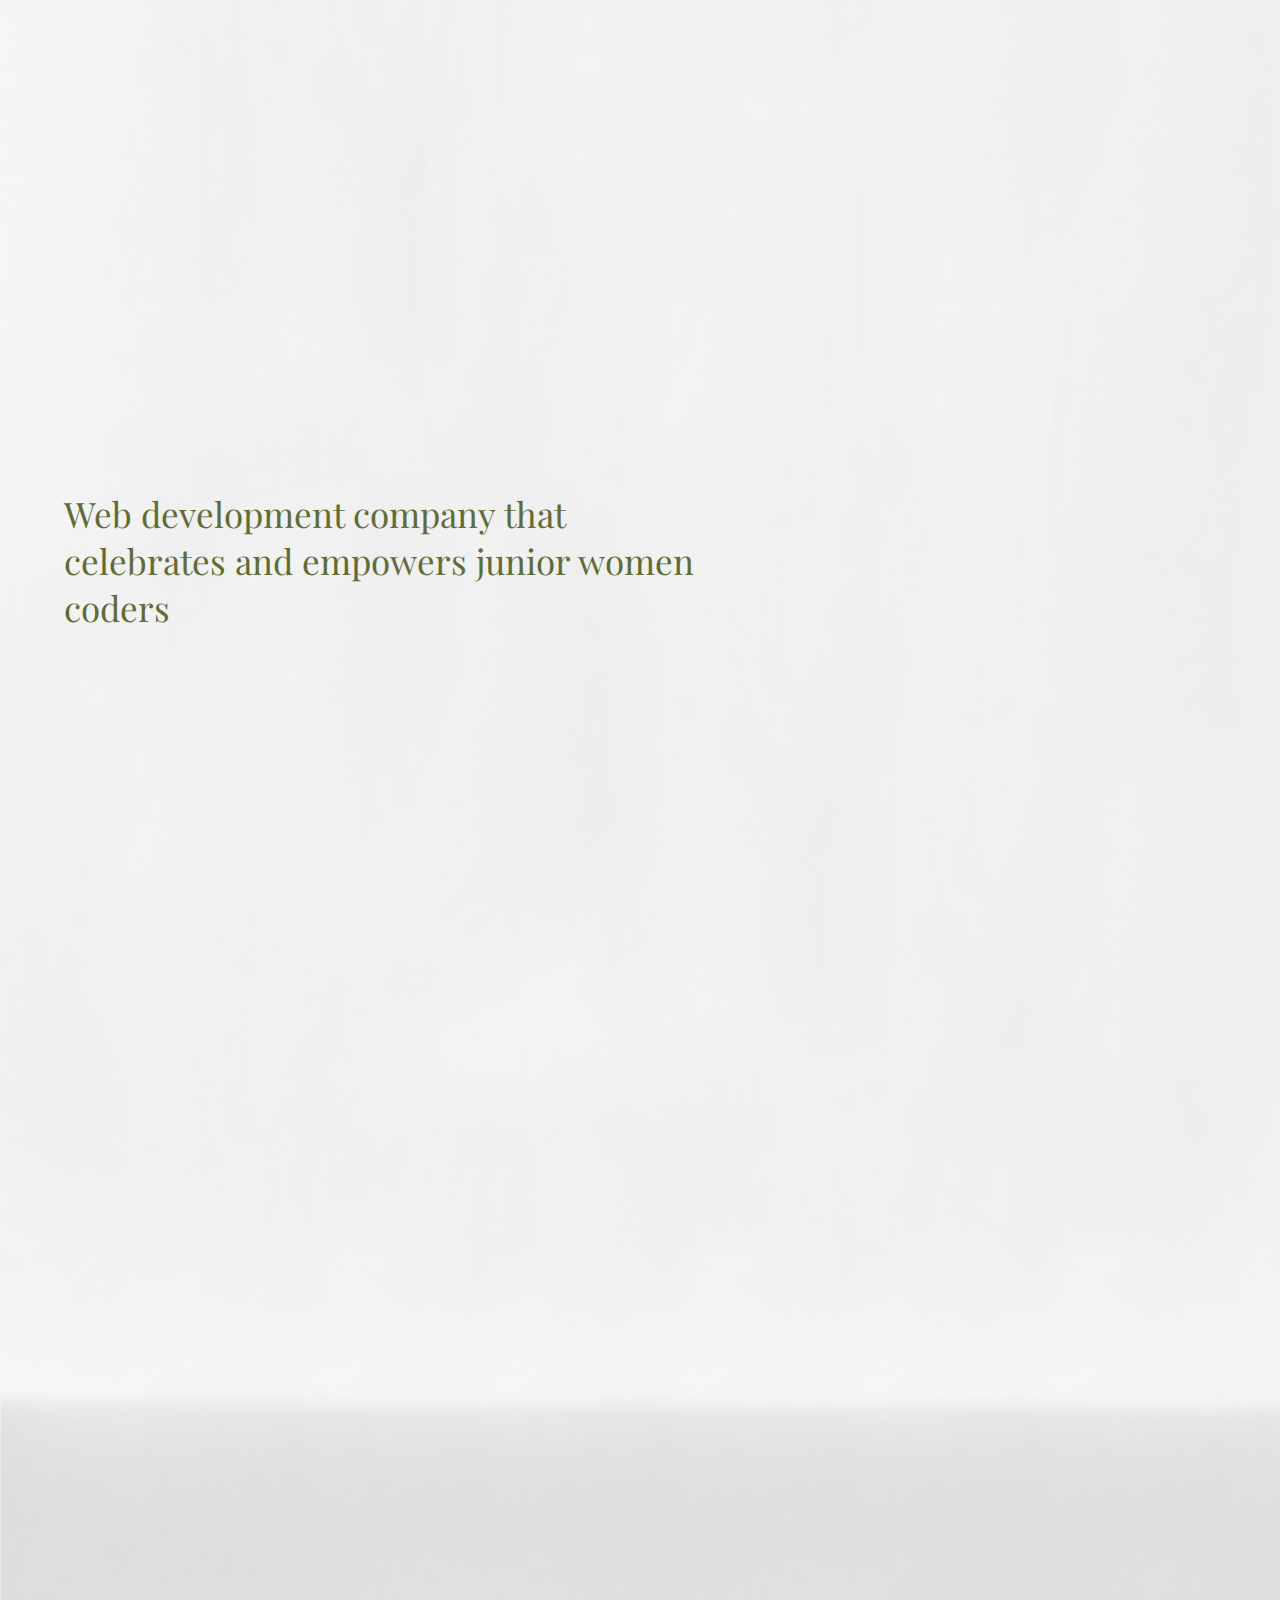
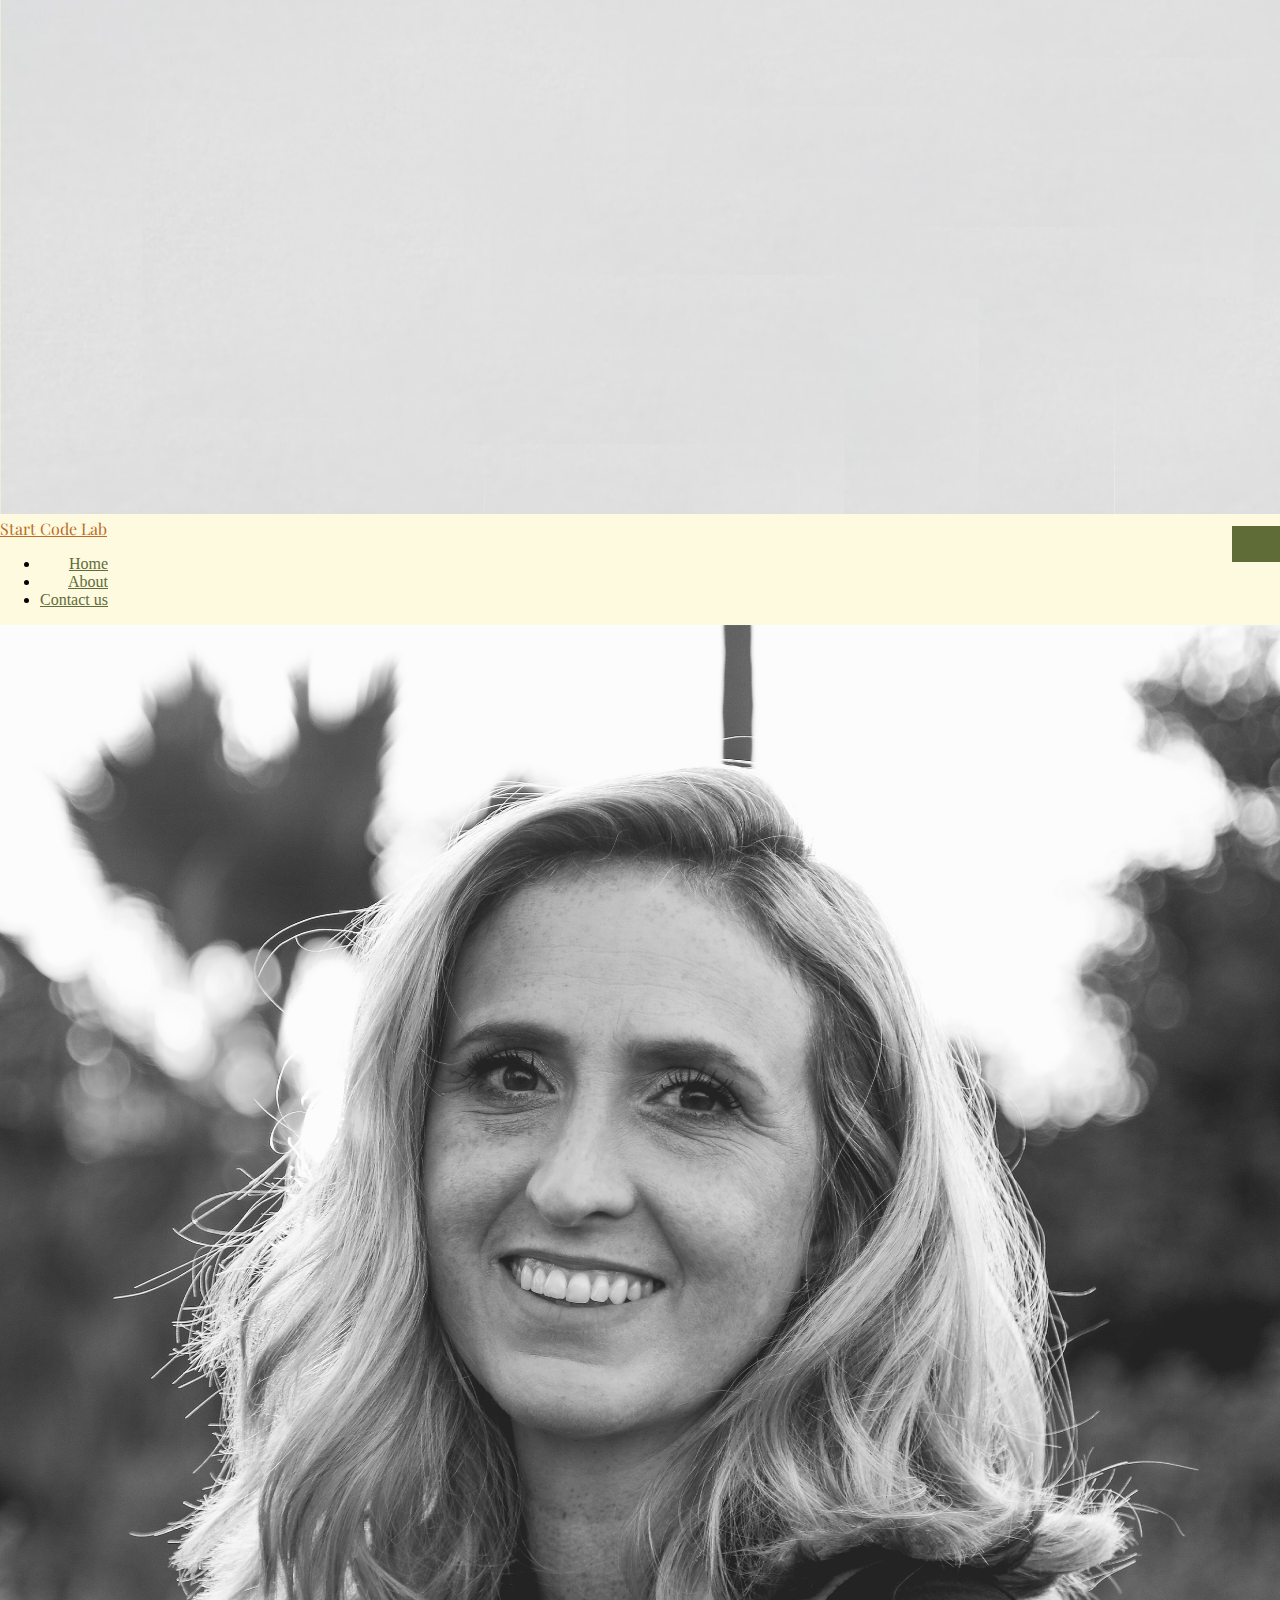
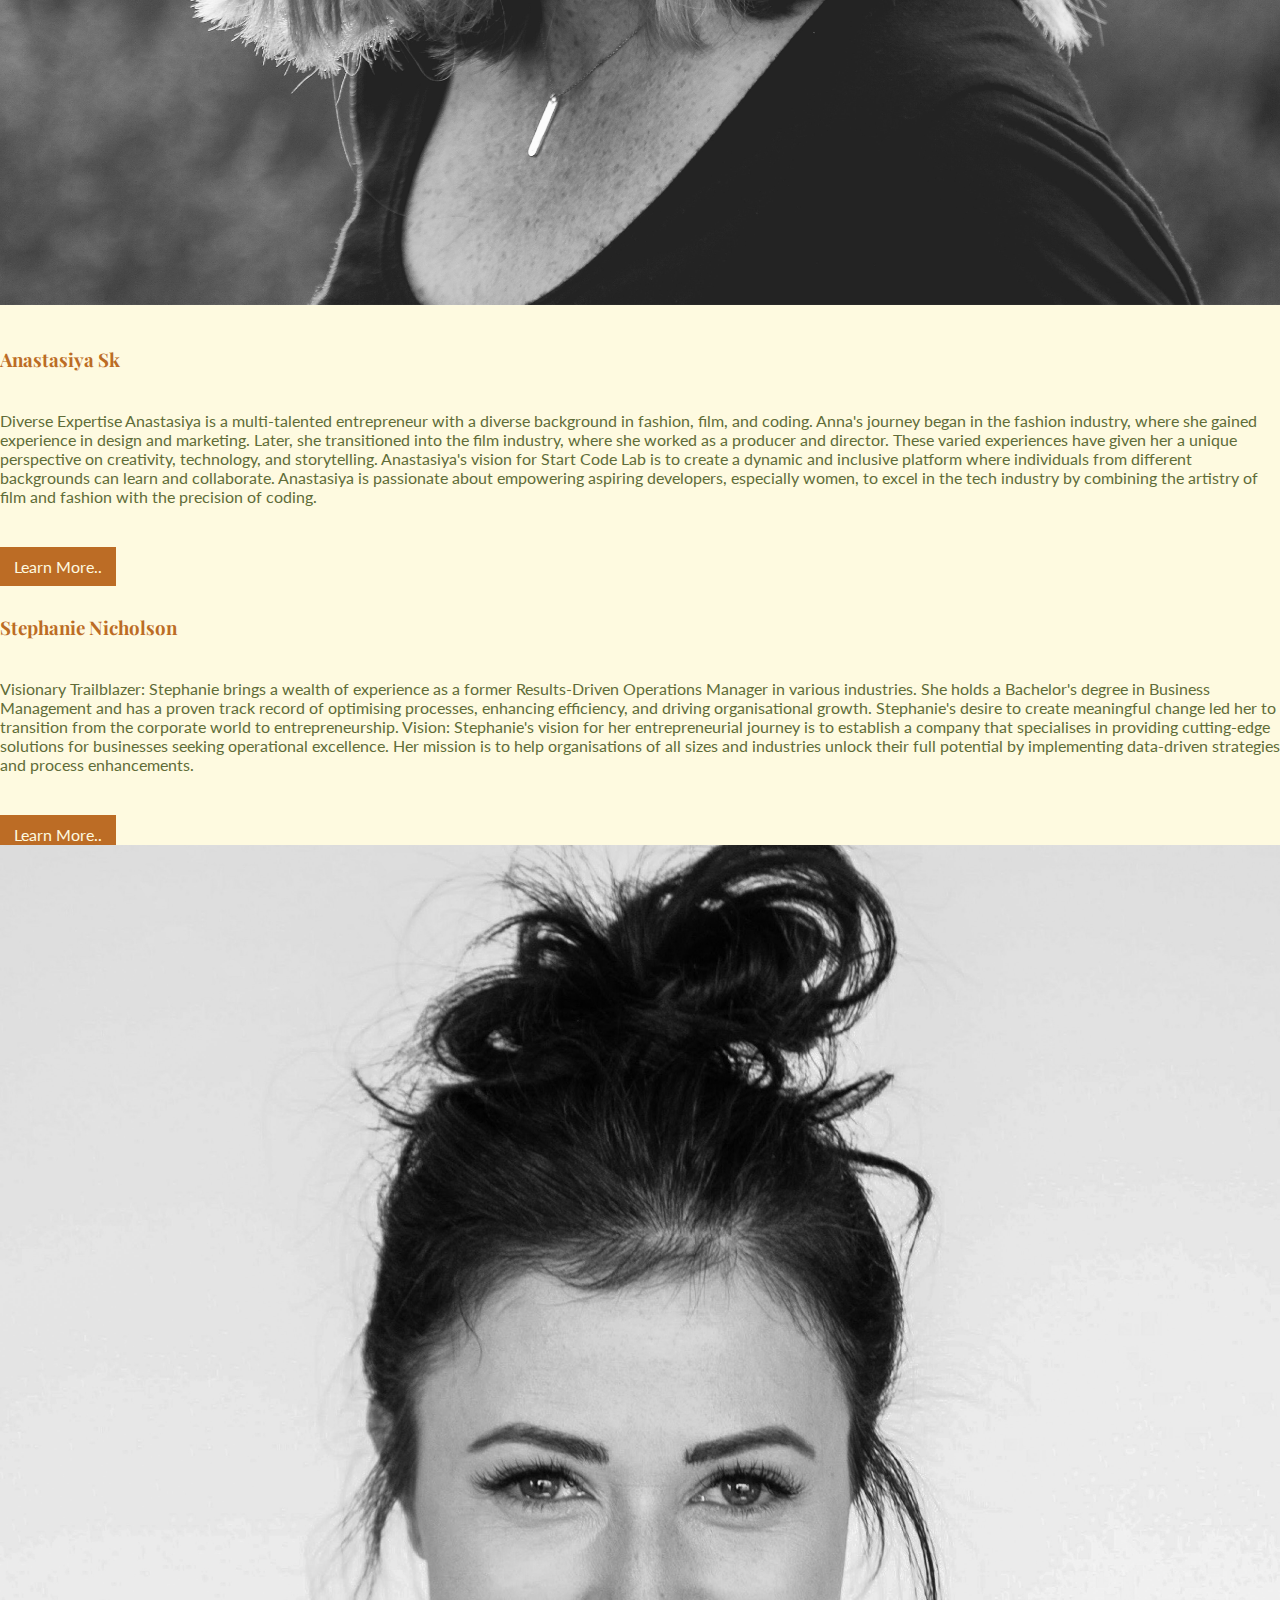
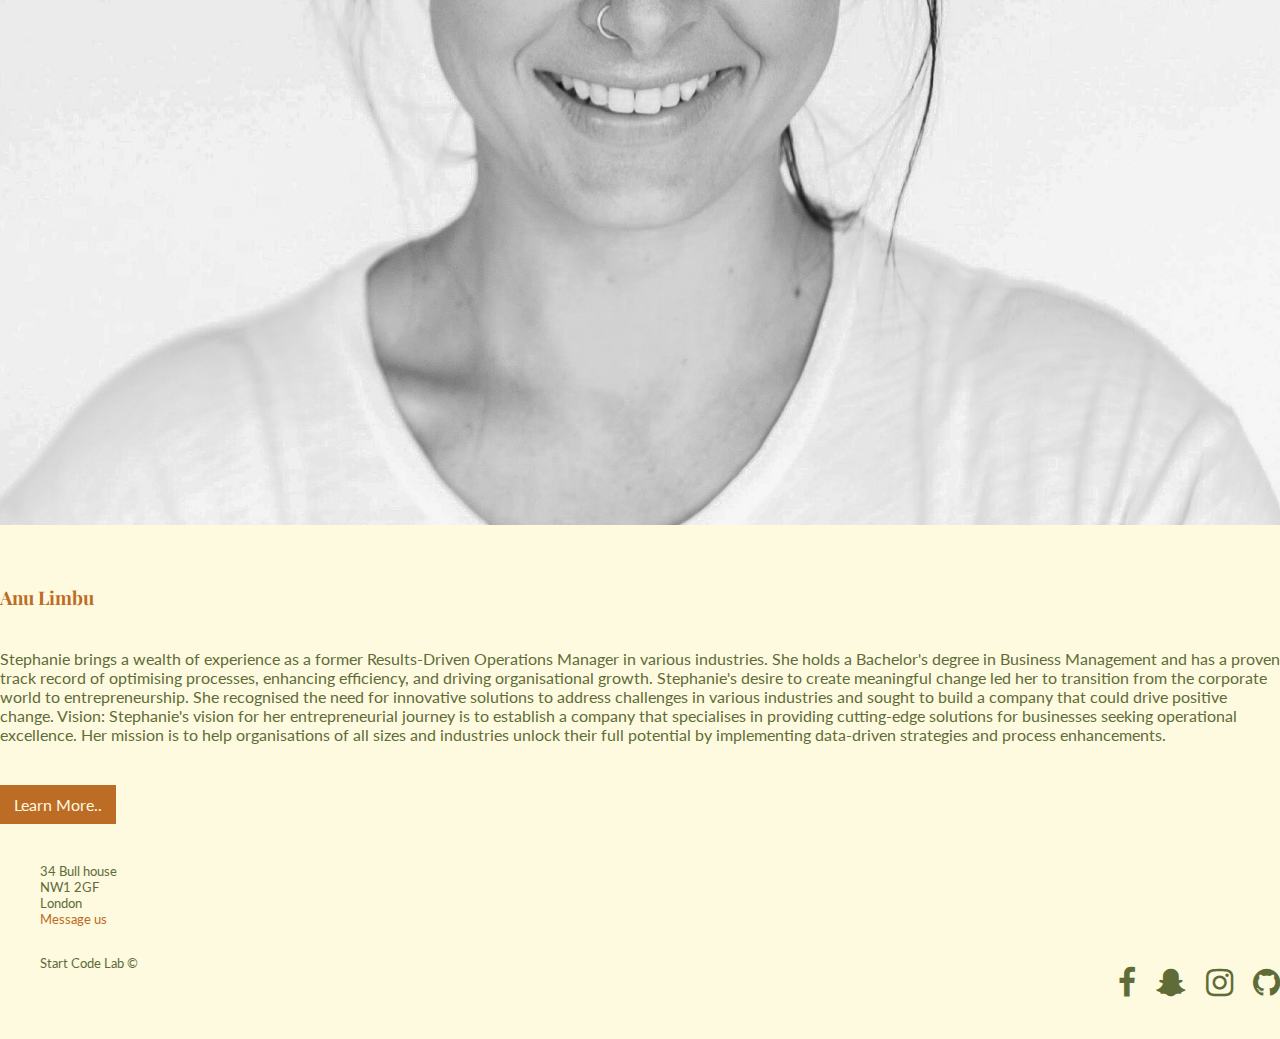
==== about.html @ 639496e7 "improvements to about us" ====
<!DOCTYPE html>
<html lang="en">

<head>
    <meta charset="UTF-8">
    <meta http-equiv="X-UA-Compatible" content="IE=edge">
    <meta name="viewport" content="width=device-width, initial-scale=1.0">

    <!-- Bootstrap-->
    <link href="https://cdn.jsdelivr.net/npm/bootstrap@5.3.2/dist/css/bootstrap.min.css" rel="stylesheet"
        integrity="sha384-T3c6CoIi6uLrA9TneNEoa7RxnatzjcDSCmG1MXxSR1GAsXEV/Dwwykc2MPK8M2HN" crossorigin="anonymous">
    <script src="https://cdn.jsdelivr.net/npm/bootstrap@5.3.2/dist/js/bootstrap.bundle.min.js"
        integrity="sha384-C6RzsynM9kWDrMNeT87bh95OGNyZPhcTNXj1NW7RuBCsyN/o0jlpcV8Qyq46cDfL"
        crossorigin="anonymous"></script>

    <!-- CSS stylesheet-->
    <link rel="stylesheet" href="style.css">

    <!-- Font awesome social icons for the footer -->
    <link rel="stylesheet" href="https://cdnjs.cloudflare.com/ajax/libs/font-awesome/4.7.0/css/font-awesome.min.css">

    <!-- Our custom Fonts Fonts (Playfair Display Bold 700 and Lato Regular 400) -->
    <link rel="preconnect" href="https://fonts.googleapis.com">
    <link rel="preconnect" href="https://fonts.gstatic.com" crossorigin>
    <link href="https://fonts.googleapis.com/css2?family=Playfair+Display:wght@700&display=swap" rel="stylesheet">
    <link rel="preconnect" href="https://fonts.googleapis.com">
    <link rel="preconnect" href="https://fonts.gstatic.com" crossorigin>
    <link href="https://fonts.googleapis.com/css2?family=Lato&display=swap" rel="stylesheet">

    <title> Start Code Lab - testing</title>
</head>

<body>

    <header class="d-flex flex-column-reverse">
        <!-- Banner image working with text -->
        <div class="box">
            <img src="./images/Cover-About.png" class="img img-fluid" alt="green leave in vase">
            <div class="">
                <p class="img-title2"> Web development company that celebrates and empowers junior women
                    coders
                </p>
            </div>
        </div>

        <nav class="navbar navbar-expand-lg">
            <div class="container-fluid">
                <a class="navbar-brand" href="index.html"> Start Code Lab </a>
                <button class="navbar-toggler" type="button" data-bs-toggle="collapse"
                    data-bs-target="#collapsibleNavbar">
                    <span class="navbar-toggler-icon"></span>
                </button>

                <div class="collapse navbar-collapse justify-content-end" id="collapsibleNavbar">
                    <ul class="nav">
                        <li class="nav-item">
                            <a class="nav-link active" area-current="page" href="index.html"> Home </a>
                        </li>
                        <li class="nav-item">
                            <a class="nav-link" href="about.html"> About </a>
                        </li>
                        <li class="nav-item">
                            <a class="nav-link" href="contact.html"> Contact us </a>
                        </li>
                    </ul>
                </div>
            </div>
        </nav>
    </header>

    <main>
        <section class="bios">

            <div class="containeraboutus text-center">
                <div class="row">
                    <div class="col-sm">
                        <img class="profile1" src="./images/Founder2.png" width="100%" alt="">
                    </div>
                    <div class="col-sm align-self-center">
                        <h3>Anastasiya Sk</h3>
                        <p>Diverse Expertise

                            Anastasiya is a multi-talented entrepreneur with a diverse background in fashion, film, and
                            coding. Anna's journey began
                            in the fashion industry, where she gained experience in design and marketing. Later, she
                            transitioned into the film
                            industry, where she worked as a producer and director. These varied experiences have given
                            her a unique perspective on
                            creativity, technology, and storytelling.

                            Anastasiya's vision for Start Code Lab is to create a dynamic and inclusive platform where
                            individuals from different
                            backgrounds can learn and collaborate. Anastasiya is passionate about empowering aspiring
                            developers, especially women,
                            to excel in the tech industry by combining the artistry of film and fashion with the
                            precision of coding.

                        </p>
                        <button2>Learn More..</button2>

                    </div>
                </div>
                <div class="row">
                    <div class="col-sm order-md-1 align-self-center">
                        <h3>Stephanie Nicholson </h3>
                        <p>
                            Visionary Trailblazer: Stephanie brings a wealth of experience as a former Results-Driven
                            Operations Manager in various industries. She holds a Bachelor's degree in Business
                            Management and has a proven track record of optimising
                            processes, enhancing efficiency, and driving organisational growth.

                            Stephanie's desire to create meaningful change led her to transition from the corporate
                            world to entrepreneurship.

                            Vision: Stephanie's vision for her entrepreneurial journey is to establish a company that
                            specialises in providing
                            cutting-edge solutions for businesses seeking operational excellence. Her mission is to help
                            organisations of all sizes
                            and industries unlock their full potential by implementing data-driven strategies and
                            process enhancements.

                        </p>
                        <button2>Learn More..</button2>
                    </div>
                    <div class="col-sm order-md-1">

                        <img class="profile1" src="./images/Founder1.png" width="100%" alt="">
                    </div>
                </div>
                <div class="row">
                    <div class="col-sm">
                        <img class="profile1" src="./images/Founder3.png" width="100%" alt="">
                    </div>
                    <div class="col-sm align-self-center">
                        <h3>Anu Limbu </h3>
                        <p>Stephanie brings a wealth of experience as a former Results-Driven Operations Manager in
                            various industries. She holds a
                            Bachelor's degree in Business Management and has a proven track record of optimising
                            processes, enhancing efficiency,
                            and driving organisational growth.

                            Stephanie's desire to create meaningful change led her to transition from the corporate
                            world to entrepreneurship. She
                            recognised the need for innovative solutions to address challenges in various industries and
                            sought to build a company
                            that could drive positive change.

                            Vision: Stephanie's vision for her entrepreneurial journey is to establish a company that
                            specialises in providing
                            cutting-edge solutions for businesses seeking operational excellence. Her mission is to help
                            organisations of all sizes
                            and industries unlock their full potential by implementing data-driven strategies and
                            process enhancements.

                        </p>
                        <button2>Learn More..</button2>
                    </div>
                </div>

            </div>

        </section>
    </main>

    <footer class="footer d-inline-flex justify-content-between">
        <div class="address">
            <p> 34 Bull house <br> NW1 2GF <br> London <br>
                <a href="contact.html" class="link"> Message us </a>
            </p>
        </div>

        <div class="social-icons">
            <ul class="footer-social">
                <li class="flex-center"> <a href="#" class="fa fa-facebook fa-2x"></a></li>
                <li class="flex-center"> <a href="#" class="fa fa-snapchat-ghost fa-2x"></a></li>
                <li class="flex-center"> <a href="#" class="fa fa-instagram fa-2x"></a></li>
                <li class="flex-center"> <a href="#" class="fa fa-github fa-2x"></a> </li>
            </ul>
        </div>
        <p class="copyright"> Start Code Lab &copy </p>
    </footer>


</body>
---- style.css ----
body {}

/* background colour working only with  !important */
.bg-body {
        background-color: #FEFAE0 !important;


}

h1,
h2,
h3,
h4,
h5,
h6 {
        font-family: 'Playfair Display', serif !important;
        color: #BC6C25;
        margin-top: 3%;
        margin-bottom: 3%;

}

p {
        font-family: 'Lato', sans-serif !important;
        color: #606C38;
        margin-top: 3%;
        margin-bottom: 4%;

}

/* HEADER  */
/* Navigation hover isn't done yet  */

.box {
        position: relative;
}

/*  margin-top set to -%; so Nav bar would sit on the image properly */
a.navbar-brand {
        color: #BC6C25;
        font-family: 'Playfair Display', serif;
}


.img-fluid {
        margin-top: -15%
}

.img-title {
        position: absolute;
        font-family: 'Playfair Display', serif !important;
        color: #606C38 !important;
        font-size: 35px !important;
        text-align: center;
        left: 45%;
        right: 5%;
        top: 28%;
        /* letter-spacing: 3px; */
}

.img-title2 {
        position: absolute;
        font-family: 'Playfair Display', serif !important;
        color: #606C38 !important;
        font-size: 35px !important;
        text-align: left;
        left: 5%;
        right: 45%;
        top: 20%;
        /* letter-spacing: 3px; */
}





/* Hero img text Responsive for the mobile  */
@media screen and (max-width: 480px) {
        .img-title {
                font-size: 15px !important;
        }
}

@media screen and (max-width: 280px) {
        .img-title {
                font-size: 15px !important;
                left: 45%;
                right: 5%;
                top: 10%;
        }
}

.nav-link {
        color: #606C38 !important;
}

/* right align nav bar items */
.navbar-collapse {
        display: flex;
        text-align: right !important;
}

/* SERVICES */

.service-img {
        margin-top: 2%;
        margin-bottom: 2%;
}

div.container {
        margin-top: 3%;

}

/* TESTIMONIALS */

.testimonials {
        background-color: #606C38;
        margin-top: 2%;
        margin-bottom: 2%;
        padding-top: 2%;
        padding-bottom: 2%;
}

.carousel-item {
        margin-bottom: 3%;
}

/* find another solutions to have  text colour aplies in one section */
.testimonials p {
        color: #FEFAE0;
}

.testimonials h1 {
        color: #FEFAE0;
}

.testimonials h6 {
        color: #FEFAE0;
}

/* CONTACT US */
body {
        background: #FEFAE0;
        margin: 0
}

.form {
        width: 800px;
        height: 440px;
        background: #FEFAE0;
        border-radius: 8px;
        box-shadow: 0 #606C38;
        margin: 50px;
        padding: 20px 30px;
        max-width: calc(100vw - 50px);
        box-sizing: border-box;
        font-family: 'Lato', sans-serif;
        position: relative;

}

h2 {
        margin: 10px 0;
        font-family: 'Playfair Display';
        padding-bottom: 10px;
        width: 200px;
        color: #606C38;
        border-bottom: 2px solid #606C38;
        font-size: 30px;
}

input {
        width: 100%;
        padding: 20px;
        box-sizing: border-box;
        border-radius: 0px;
        background: #FEFAE0;
        opacity: 0.5;
        outline: none;
        resize: none;
        border: 0;
        font-family: 'Lato', sans-serif;
        border-bottom: 2px solid #606C38;
}

p:before {
        content: attr(type);
        display: block;
        margin: 28px 0 0;
        font-size: 14px;
        color: #606C38
}

button {
        float: right;
        border-radius: 0px;
        padding: 8px 12px;
        margin: 8px 0 0;
        font-family: 'Lato', sans-serif;
        border: 2px solid #606C38;
        color: #FEFAE0;
        background: #606C38;
        cursor: pointer;
        transition: all .3s
}

button:hover {
        background: #BC6C25;
        border: 2px solid #BC6C25;
}

button2 {
        float: center;
        border-radius: 0px;
        padding: 8px 12px;
        margin: 8px 0 0;
        font-family: 'Lato', sans-serif;
        border: 2px solid #BC6C25;
        color: #FEFAE0;
        background: #BC6C25;
        cursor: pointer;
        transition: all .3s
}

button2:hover {
        background: #606C38;
        border: 2px solid #606C38;
}

span {
        margin: 0 5px 0 15px
}

/* FOOTER  */
/* Revisit padding for the link (message us) */
.address a {
        text-decoration: none;
        color: #BC6C25;
}

/* Footer not responsive on smaller devices need to be aligned more; "message us" to put a bit lower; 
social icons position a bit higher than address text, to align  with the addresses;
  */
.footer {
        width: 100%;
        padding: 20px 20px;
        flex-wrap: wrap;
        gap: 20px;
        overflow: hidden;
}

.footer p {
        font-size: 13px;
        margin: 20px 20px;
}

.footer ul {
        list-style: none;
        display: flex;
        flex-wrap: wrap;
        flex-direction: row;
        gap: 20px;
        text-align: right;
        float: right;
        margin: 20px;
        align-items: center;
}

.footer-social li {
        align-items: center;
        cursor: pointer;
}

.footer-social li img {
        width: 25px;
        height: 25px;
        align-items: center;
        object-fit: contain;
}

.fa {
        color: #606C38;
        text-decoration: none;
}
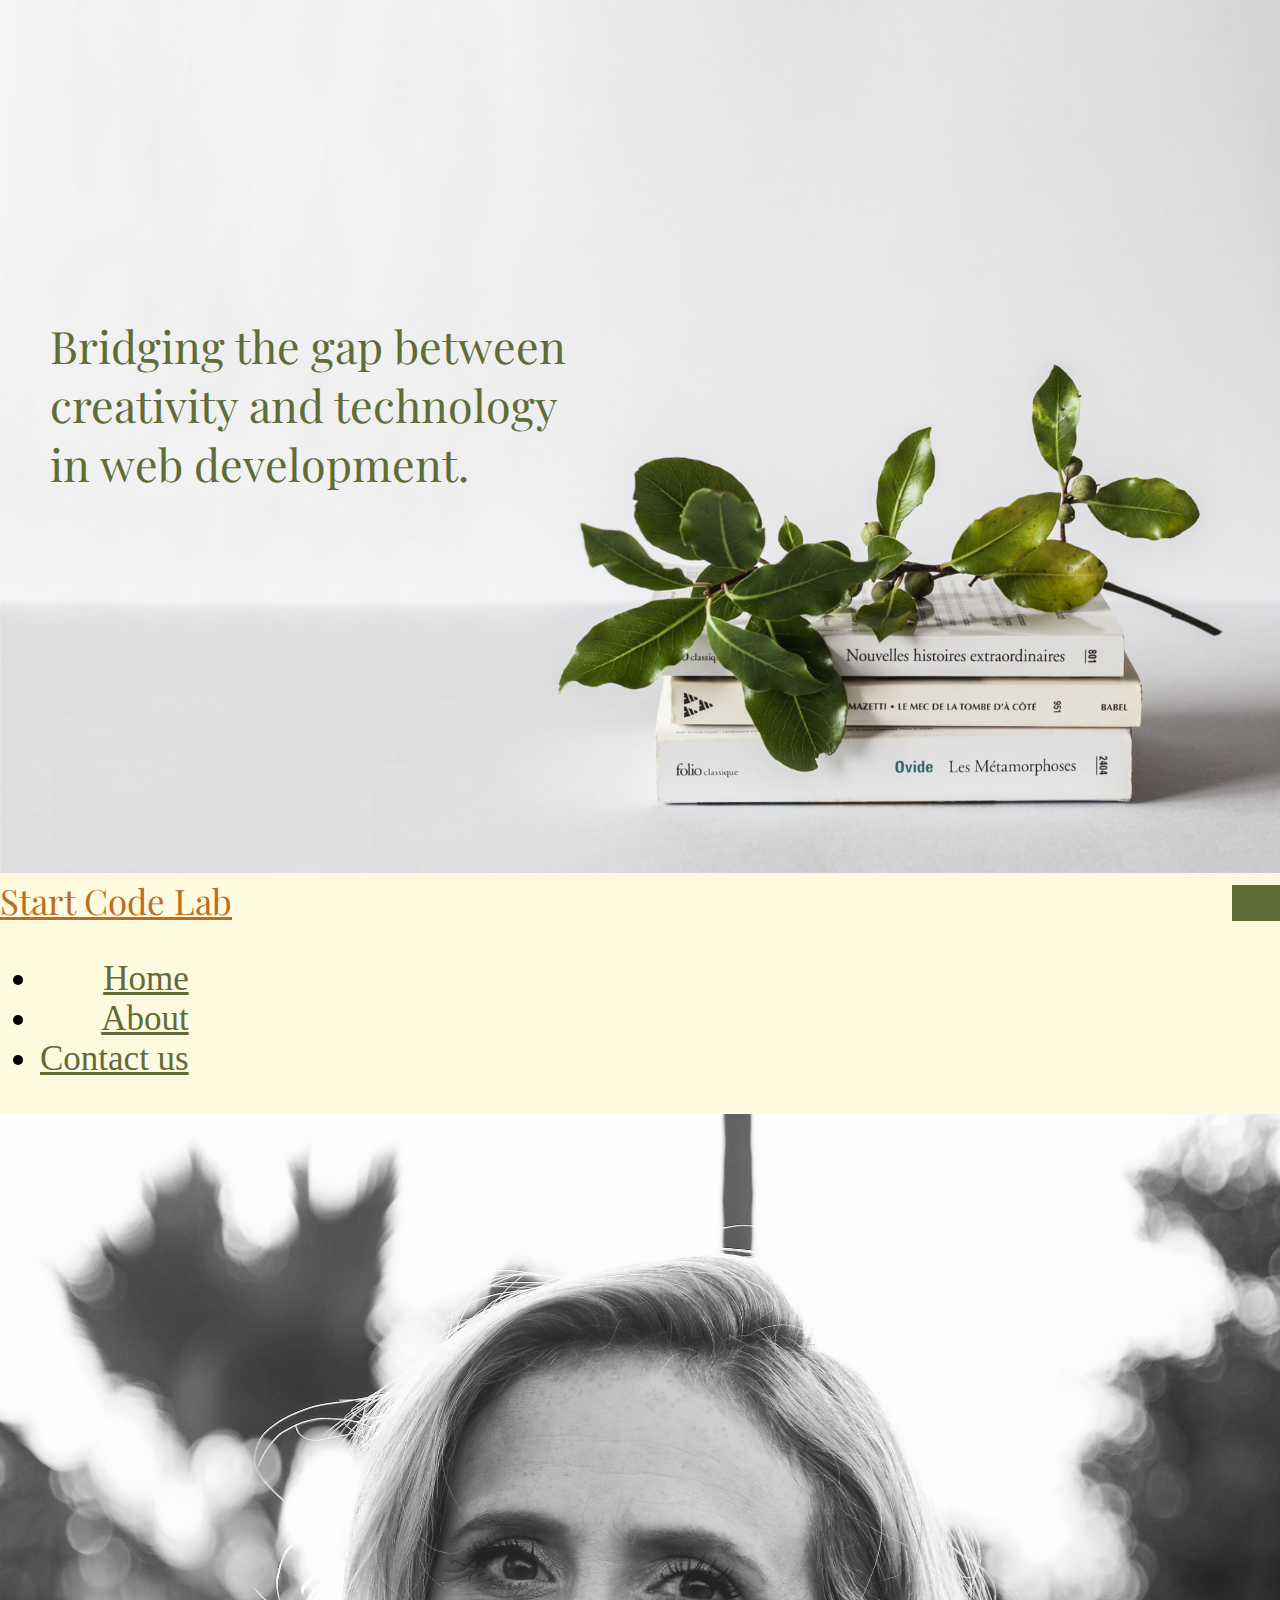
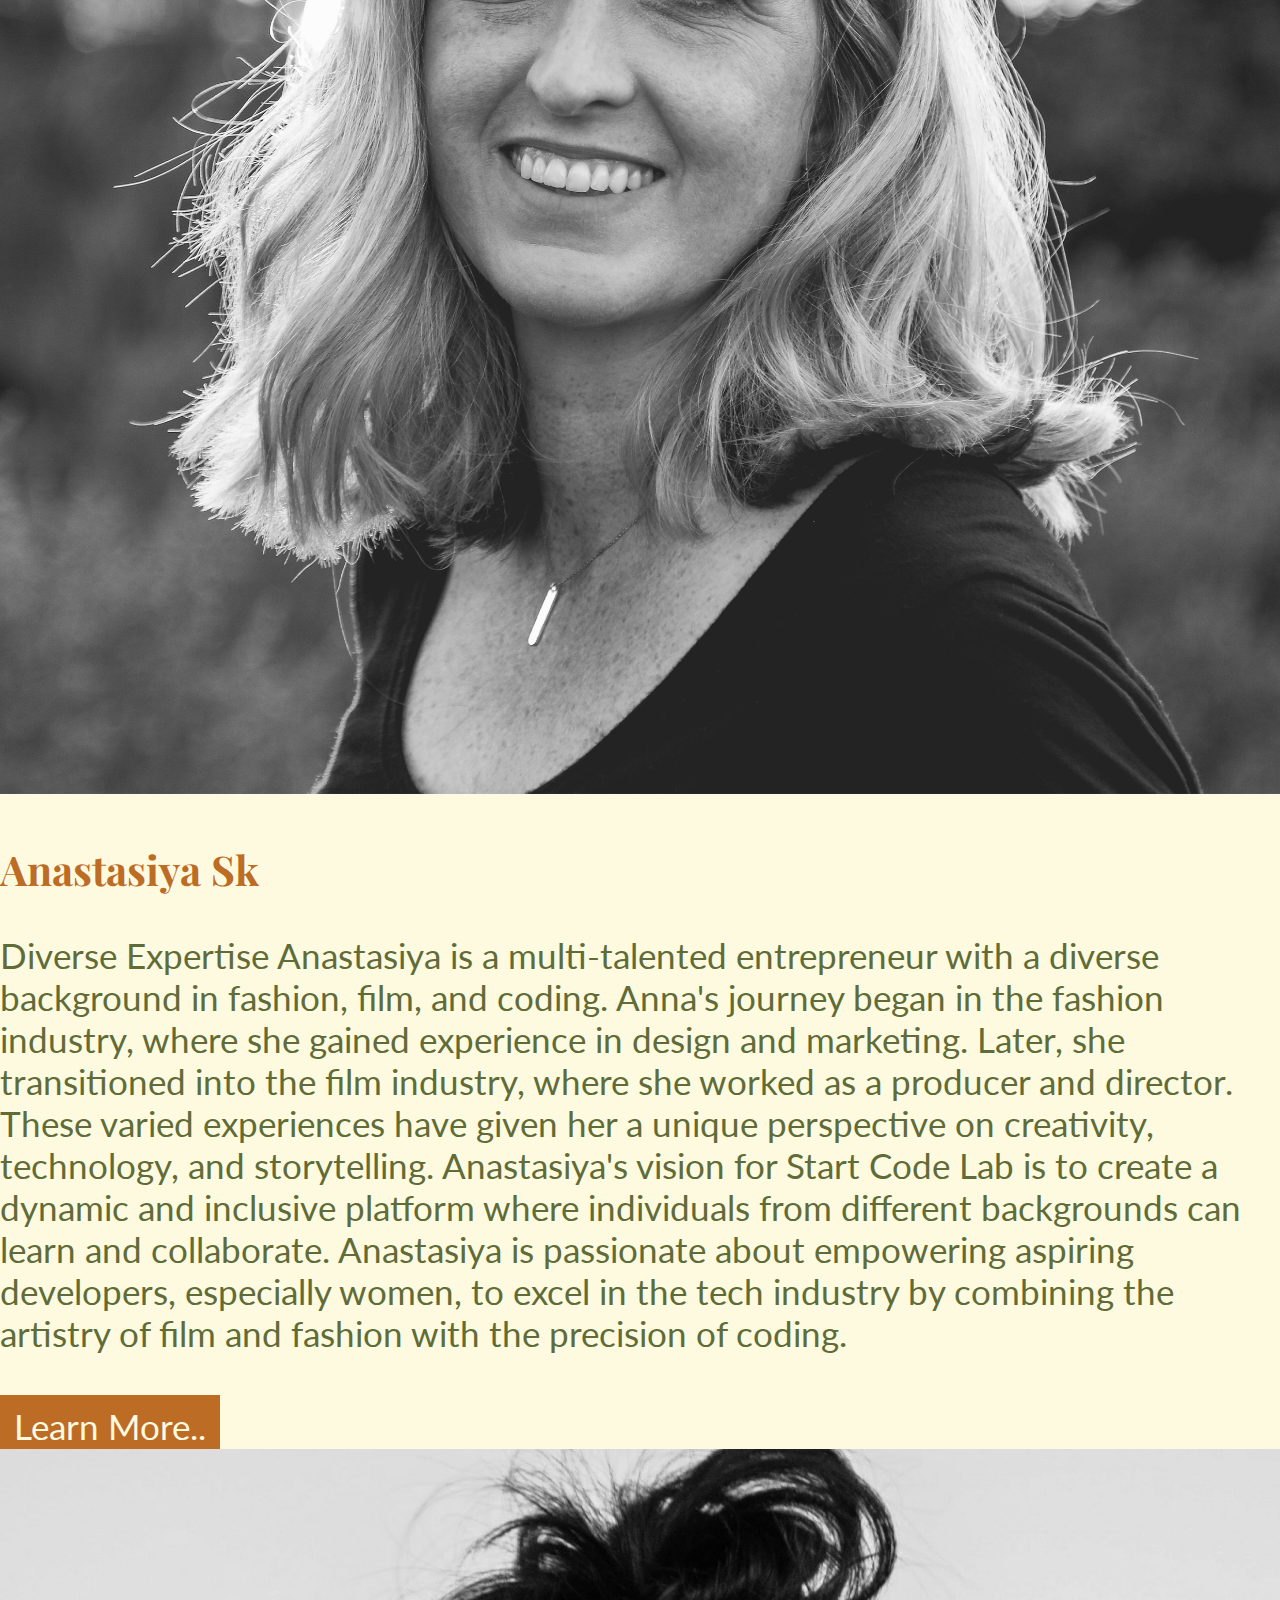
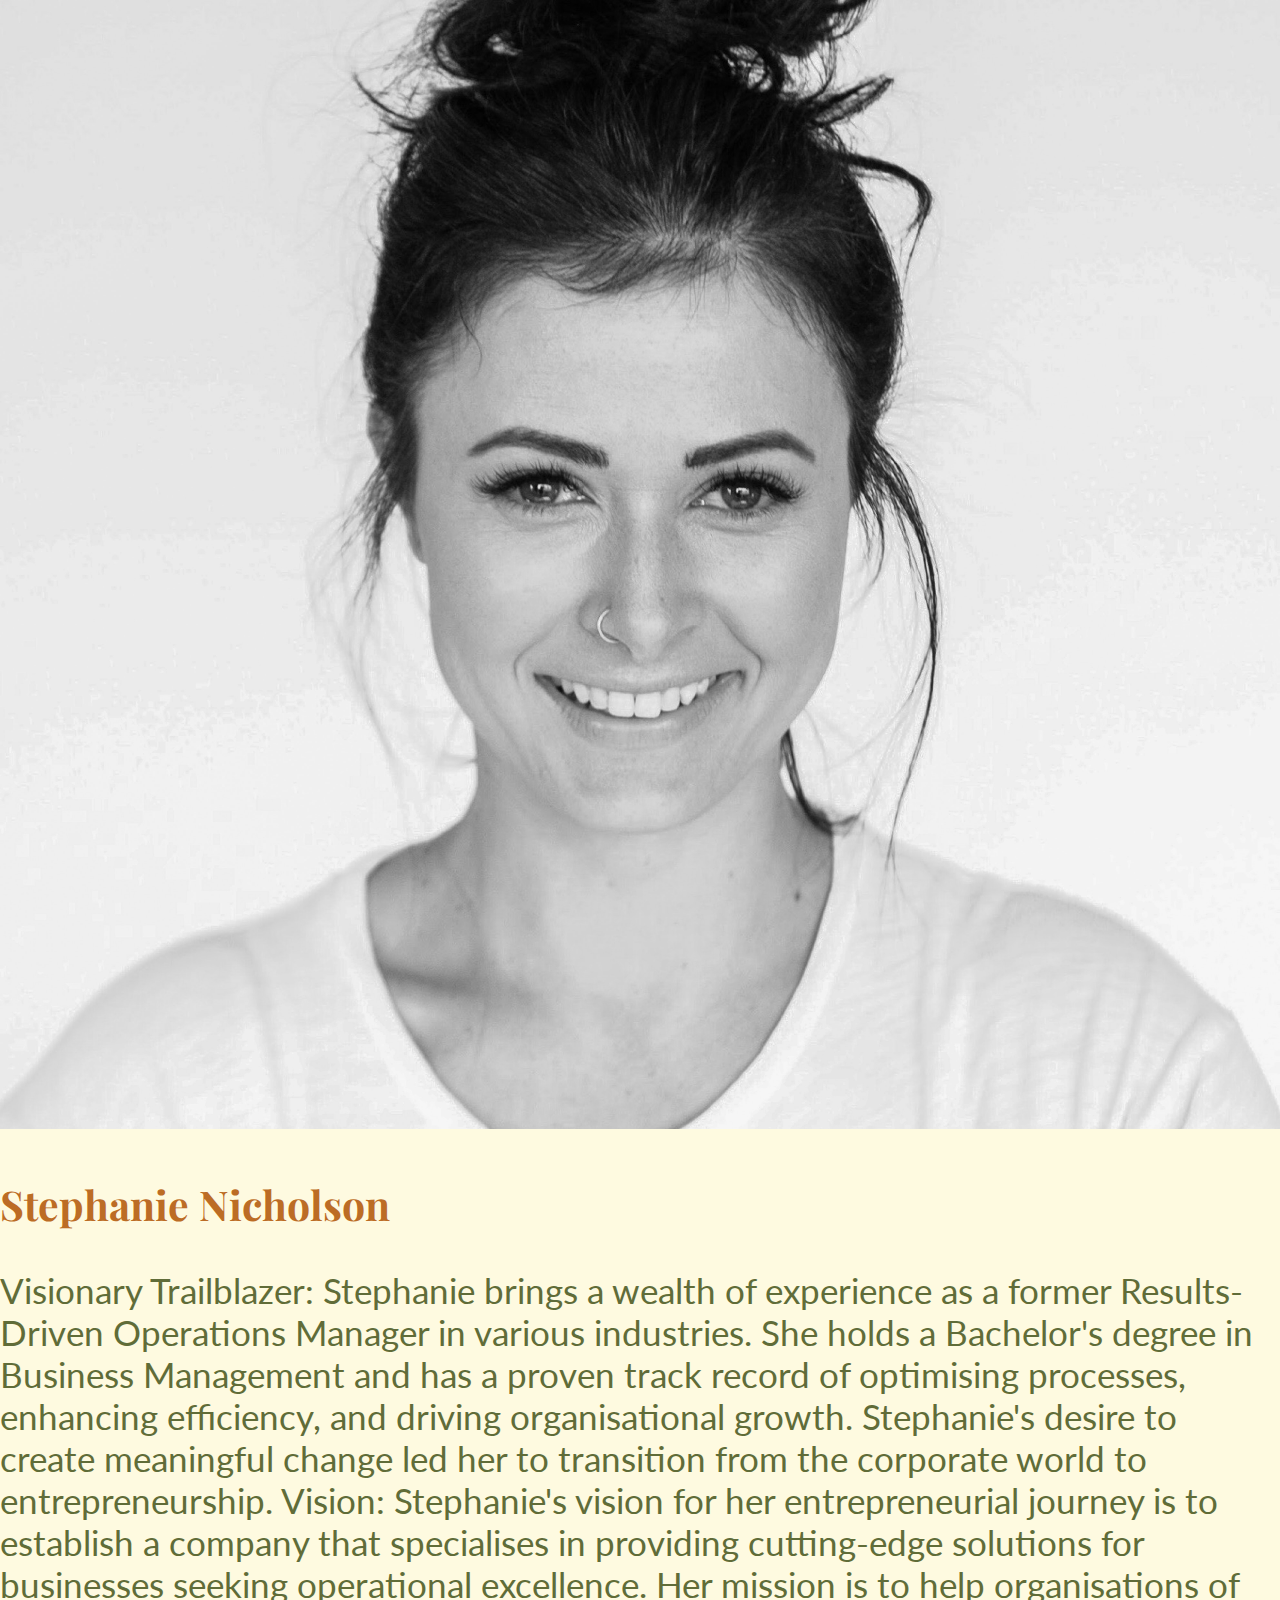
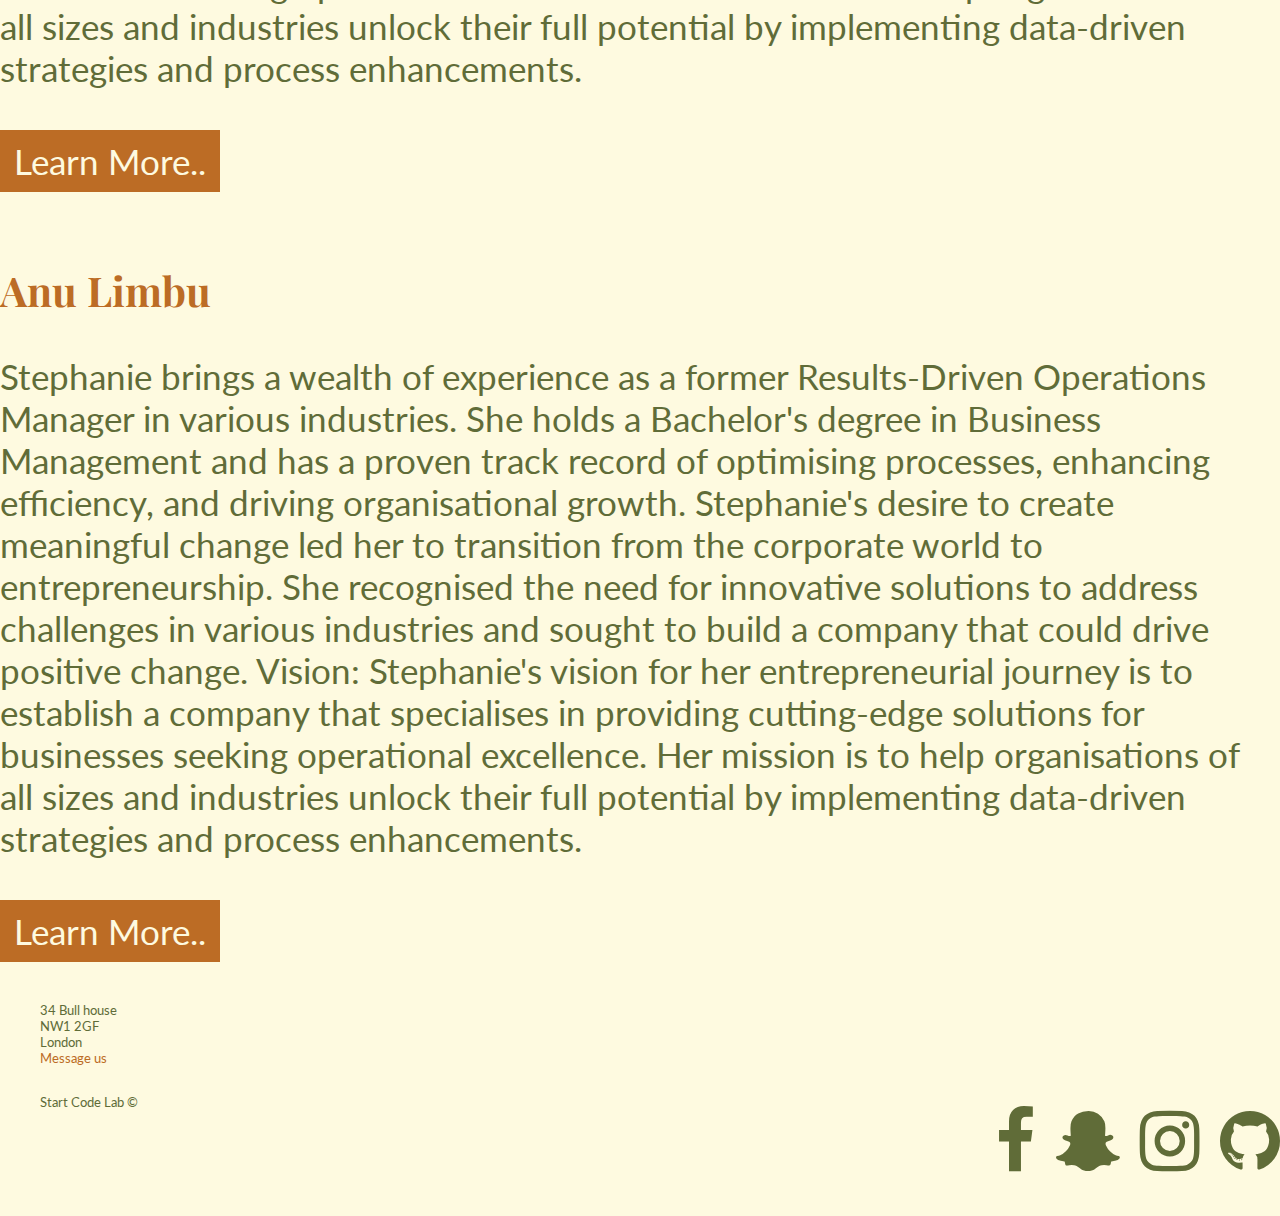
==== commit c56782f4: "with updates from Anu" ====
--- a/about.html
+++ b/about.html
@@ -34,13 +34,14 @@
 
     <header class="d-flex flex-column-reverse">
         <!-- Banner image working with text -->
-        <div class="box">
-            <img src="./images/Cover-About.png" class="img img-fluid" alt="green leave in vase">
-            <div class="">
-                <p class="img-title2"> Web development company that celebrates and empowers junior women
-                    coders
-                </p>
+
+        <div class="image-container">
+            <img src="./images/Cover-About.png" alt="cover home">
+            <div class="overlay-text" style="font-size:3.5vw;">Bridging the gap between <br> creativity and technology
+                <br> in
+                web development.
             </div>
+
         </div>
 
         <nav class="navbar navbar-expand-lg">
@@ -101,7 +102,11 @@
                     </div>
                 </div>
                 <div class="row">
-                    <div class="col-sm order-md-1 align-self-center">
+                    <div class="col-sm order-sm-2">
+
+                        <img class="profile1" src="./images/Founder1.png" width="100%" alt="">
+                    </div>
+                    <div class="col-sm order-sm-1 align-self-center">
                         <h3>Stephanie Nicholson </h3>
                         <p>
                             Visionary Trailblazer: Stephanie brings a wealth of experience as a former Results-Driven
@@ -122,10 +127,7 @@
                         </p>
                         <button2>Learn More..</button2>
                     </div>
-                    <div class="col-sm order-md-1">
 
-                        <img class="profile1" src="./images/Founder1.png" width="100%" alt="">
-                    </div>
                 </div>
                 <div class="row">
                     <div class="col-sm">
--- a/style.css
+++ b/style.css
@@ -282,4 +282,37 @@
 .fa {
         color: #606C38;
         text-decoration: none;
+}
+
+/* testing Anu header
+  */
+.image-container {
+        position: relative;
+        display: inline-block;
+}
+
+.image-container img {
+        display: block;
+        width: 100%;
+        height: auto%;
+}
+
+.overlay-text {
+        position: absolute;
+        padding: 10px;
+        top: 35%;
+        right: 55%;
+
+        color: #606C38;
+        font-size: 55px;
+        text-align: left;
+        font-family: 'Playfair Display', serif !important;
+
+}
+
+
+@media screen and (min-width: 601px) {
+        div {
+                font-size: 35px;
+        }
 }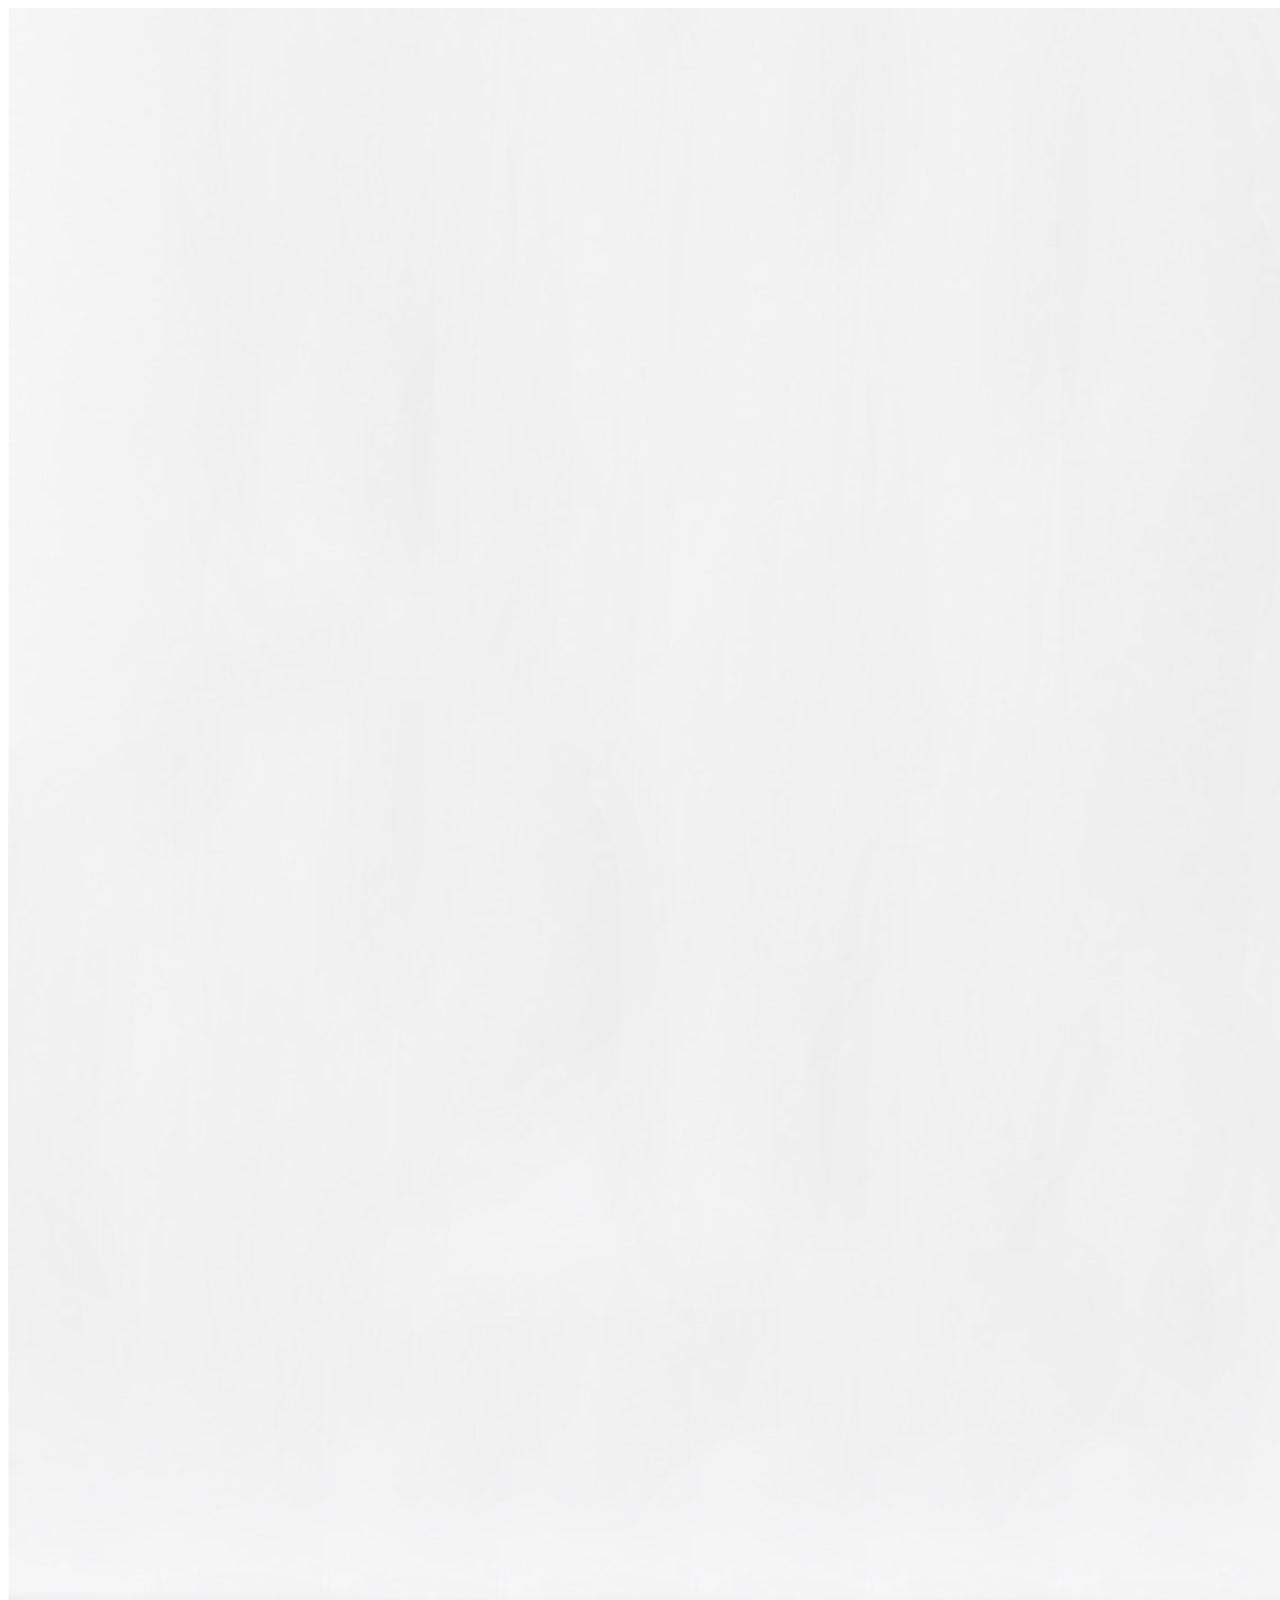
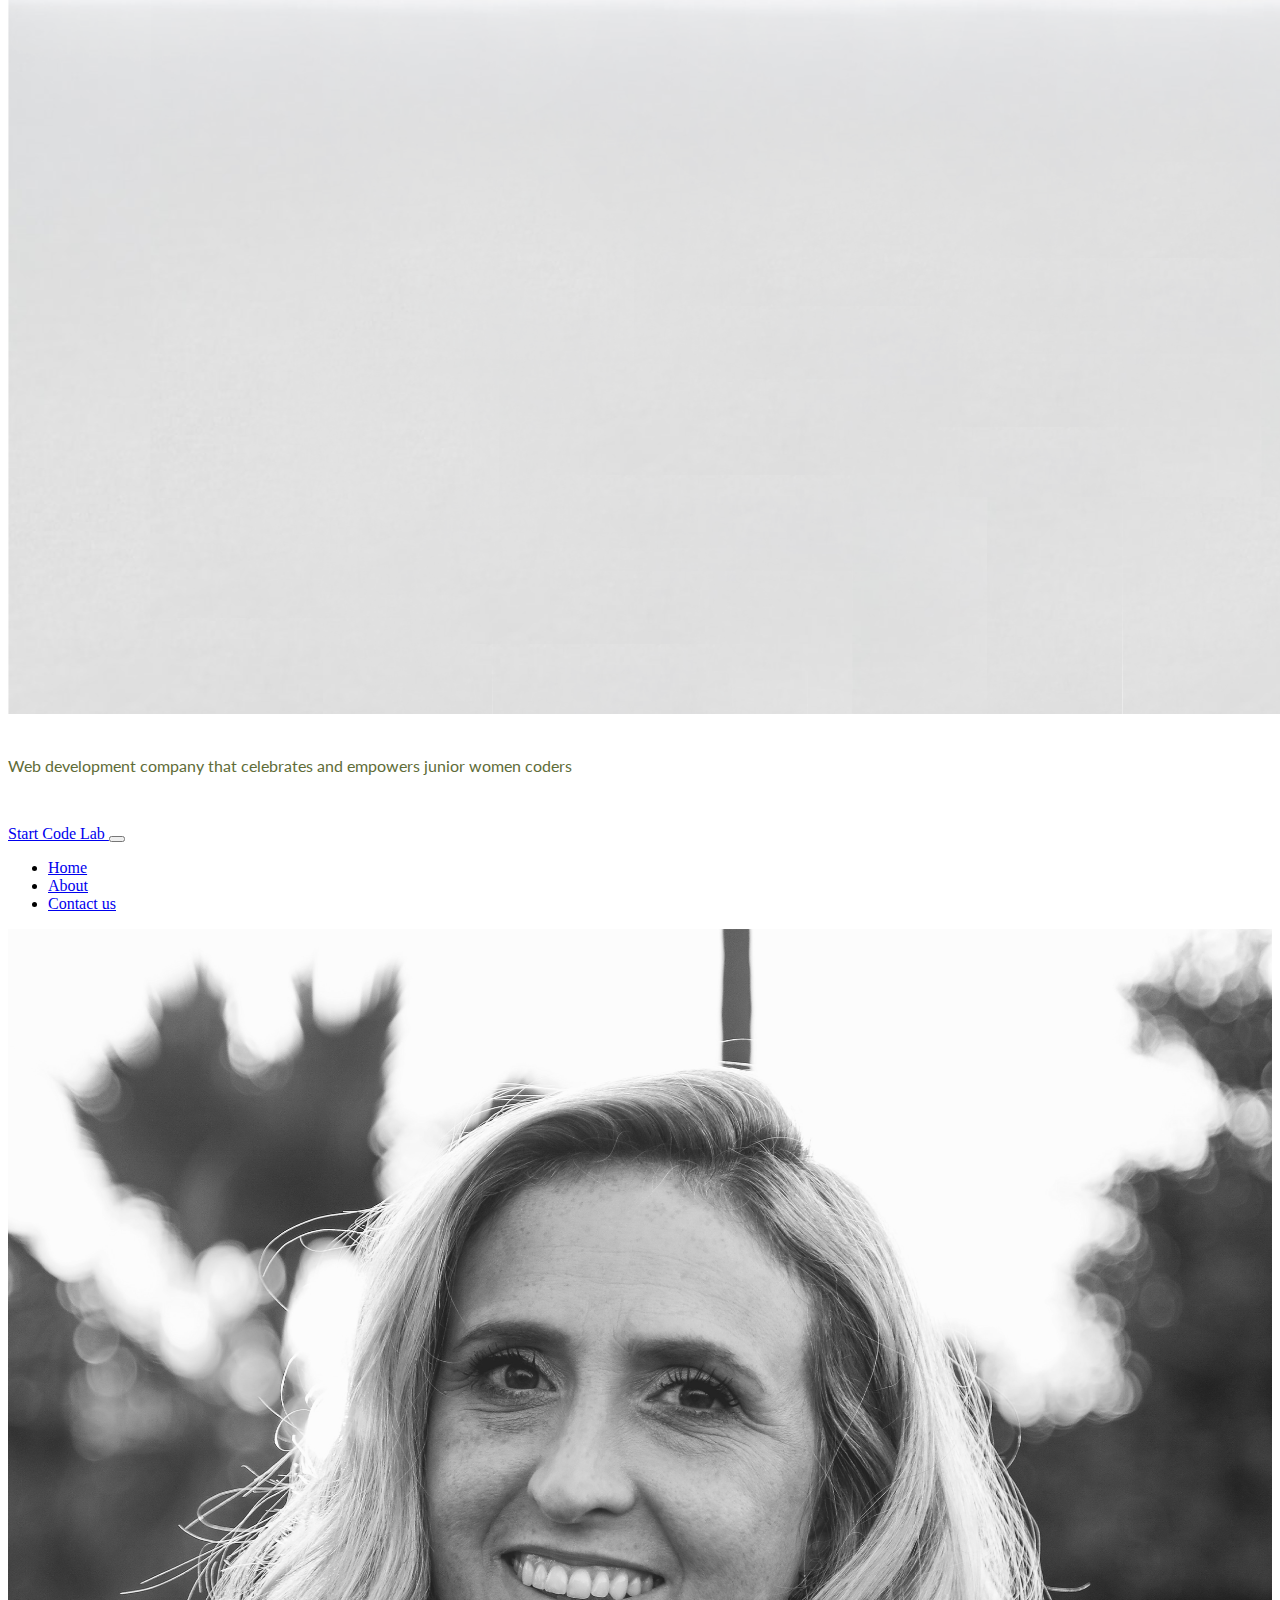
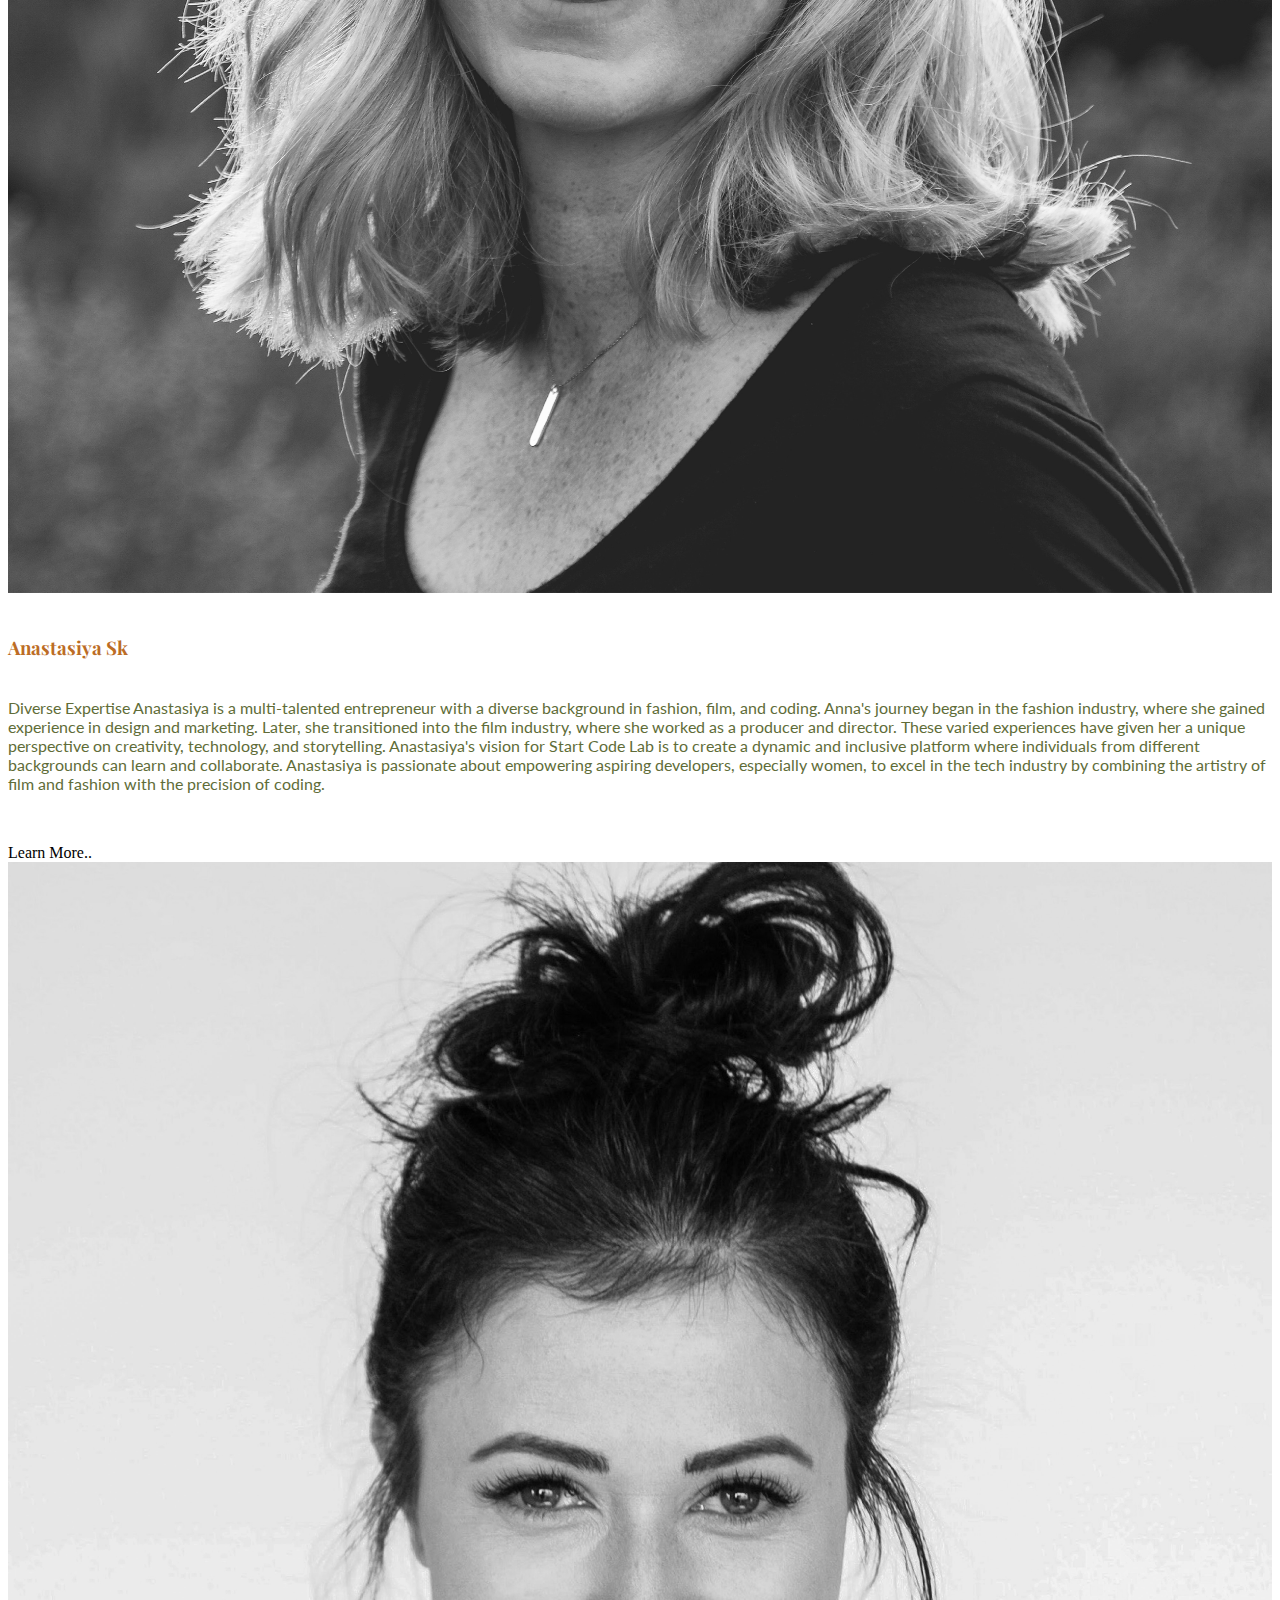
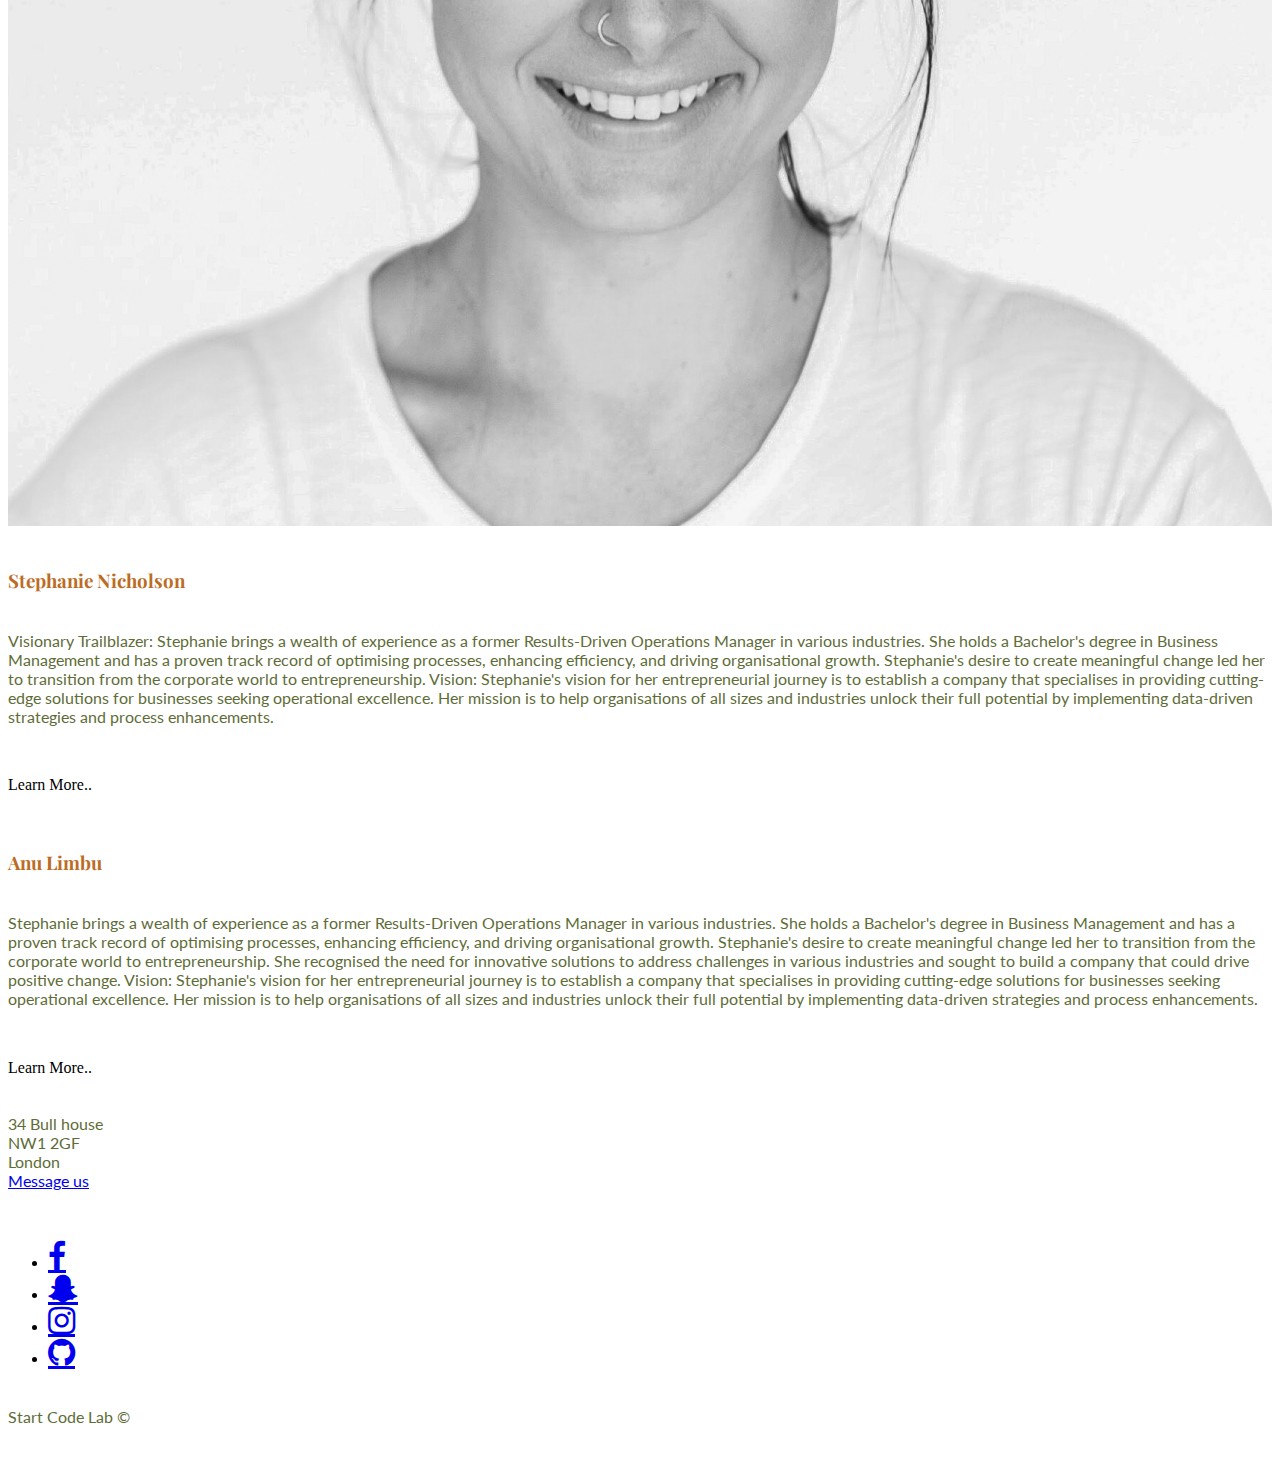
==== commit cef7bfda: "responsive order" ====
--- a/about.html
+++ b/about.html
@@ -34,14 +34,13 @@
 
     <header class="d-flex flex-column-reverse">
         <!-- Banner image working with text -->
-
-        <div class="image-container">
-            <img src="./images/Cover-About.png" alt="cover home">
-            <div class="overlay-text" style="font-size:3.5vw;">Bridging the gap between <br> creativity and technology
-                <br> in
-                web development.
+        <div class="box">
+            <img src="./images/Cover-About.png" class="img img-fluid" alt="green leave in vase">
+            <div class="">
+                <p class="img-title2"> Web development company that celebrates and empowers junior women
+                    coders
+                </p>
             </div>
-
         </div>
 
         <nav class="navbar navbar-expand-lg">
@@ -101,12 +100,12 @@
 
                     </div>
                 </div>
+        
                 <div class="row">
                     <div class="col-sm order-sm-2">
-
                         <img class="profile1" src="./images/Founder1.png" width="100%" alt="">
                     </div>
-                    <div class="col-sm order-sm-1 align-self-center">
+                     <div class="col-sm order-sm-1 align-self-center">
                         <h3>Stephanie Nicholson </h3>
                         <p>
                             Visionary Trailblazer: Stephanie brings a wealth of experience as a former Results-Driven
--- a/style.css
+++ b/style.css
@@ -1,4 +1,5 @@
 body {}
+
 
 /* background colour working only with  !important */
 .bg-body {
@@ -6,6 +7,7 @@
 
 
 }
+
 
 h1,
 h2,
@@ -26,6 +28,30 @@
         margin-top: 3%;
         margin-bottom: 4%;
 
+=======
+.row h1 {
+        font-family: 'Playfair Display', serif!important;
+        color: #BC6C25;
+        margin-top:15%;
+        margin-bottom:1%;
+        font-size: 30px ;
+}
+
+h2,h3,h4,h5,h6 {
+        font-family: 'Playfair Display', serif!important;
+        color: #BC6C25;
+        margin-top:3%;
+        margin-bottom:3%;
+        font-size: 20px ;
+
+}
+
+.row p {
+        font-family: 'Lato', sans-serif!important;
+        color: #606C38 ;
+        margin-top: 3%;
+        margin-bottom:40%;
+        font-size: 15px;     
 }
 
 /* HEADER  */
@@ -91,7 +117,11 @@
 }
 
 .nav-link {
-        color: #606C38 !important;
+      color: #606C38 !important;
+
+        color: #606C38!important;
+        font-size: 15px;
+
 }
 
 /* right align nav bar items */
@@ -100,11 +130,54 @@
         text-align: right !important;
 }
 
+
 /* SERVICES */
+        /* cover section */
+.image-container {
+        position: relative;
+        display: inline-block;
+        }
+
+        .image-container img {
+        display: block;
+        width: 100%;
+        height: auto%;
+        }
+
+        .overlay-text {
+        position: absolute;
+        padding: 10px; 
+        top: 35%; 
+        left: 55%; 
+
+        color: #606C38; 
+        font-size: 55px; 
+        text-align: left;
+        font-family: 'Playfair Display', serif!important;
+
+        }
+
+
+        @media screen and (min-width: 601px) {
+        div {
+                font-size: 35px;
+        }
+        }
+        
+
+        /* SERVICES */
 
 .service-img {
         margin-top: 2%;
         margin-bottom: 2%;
+}
+
+.services h1 {
+        font-family: 'Playfair Display', serif!important;
+        color: #BC6C25;
+        margin-top:10%;
+        margin-bottom:1%;
+        font-size: 30px ;
 }
 
 div.container {
@@ -121,9 +194,20 @@
         padding-top: 2%;
         padding-bottom: 2%;
 }
+.testimonials h1 {
+        font-family: 'Playfair Display', serif!important;
+        color: #BC6C25;
+        margin-top:3%;
+        margin-bottom:1%;
+        font-size: 30px ;
+}
 
 .carousel-item {
         margin-bottom: 3%;
+        font-family: 'Lato', sans-serif!important;
+        color: #606C38 ;
+        margin-bottom:3%;
+        font-size: 15px;
 }
 
 /* find another solutions to have  text colour aplies in one section */
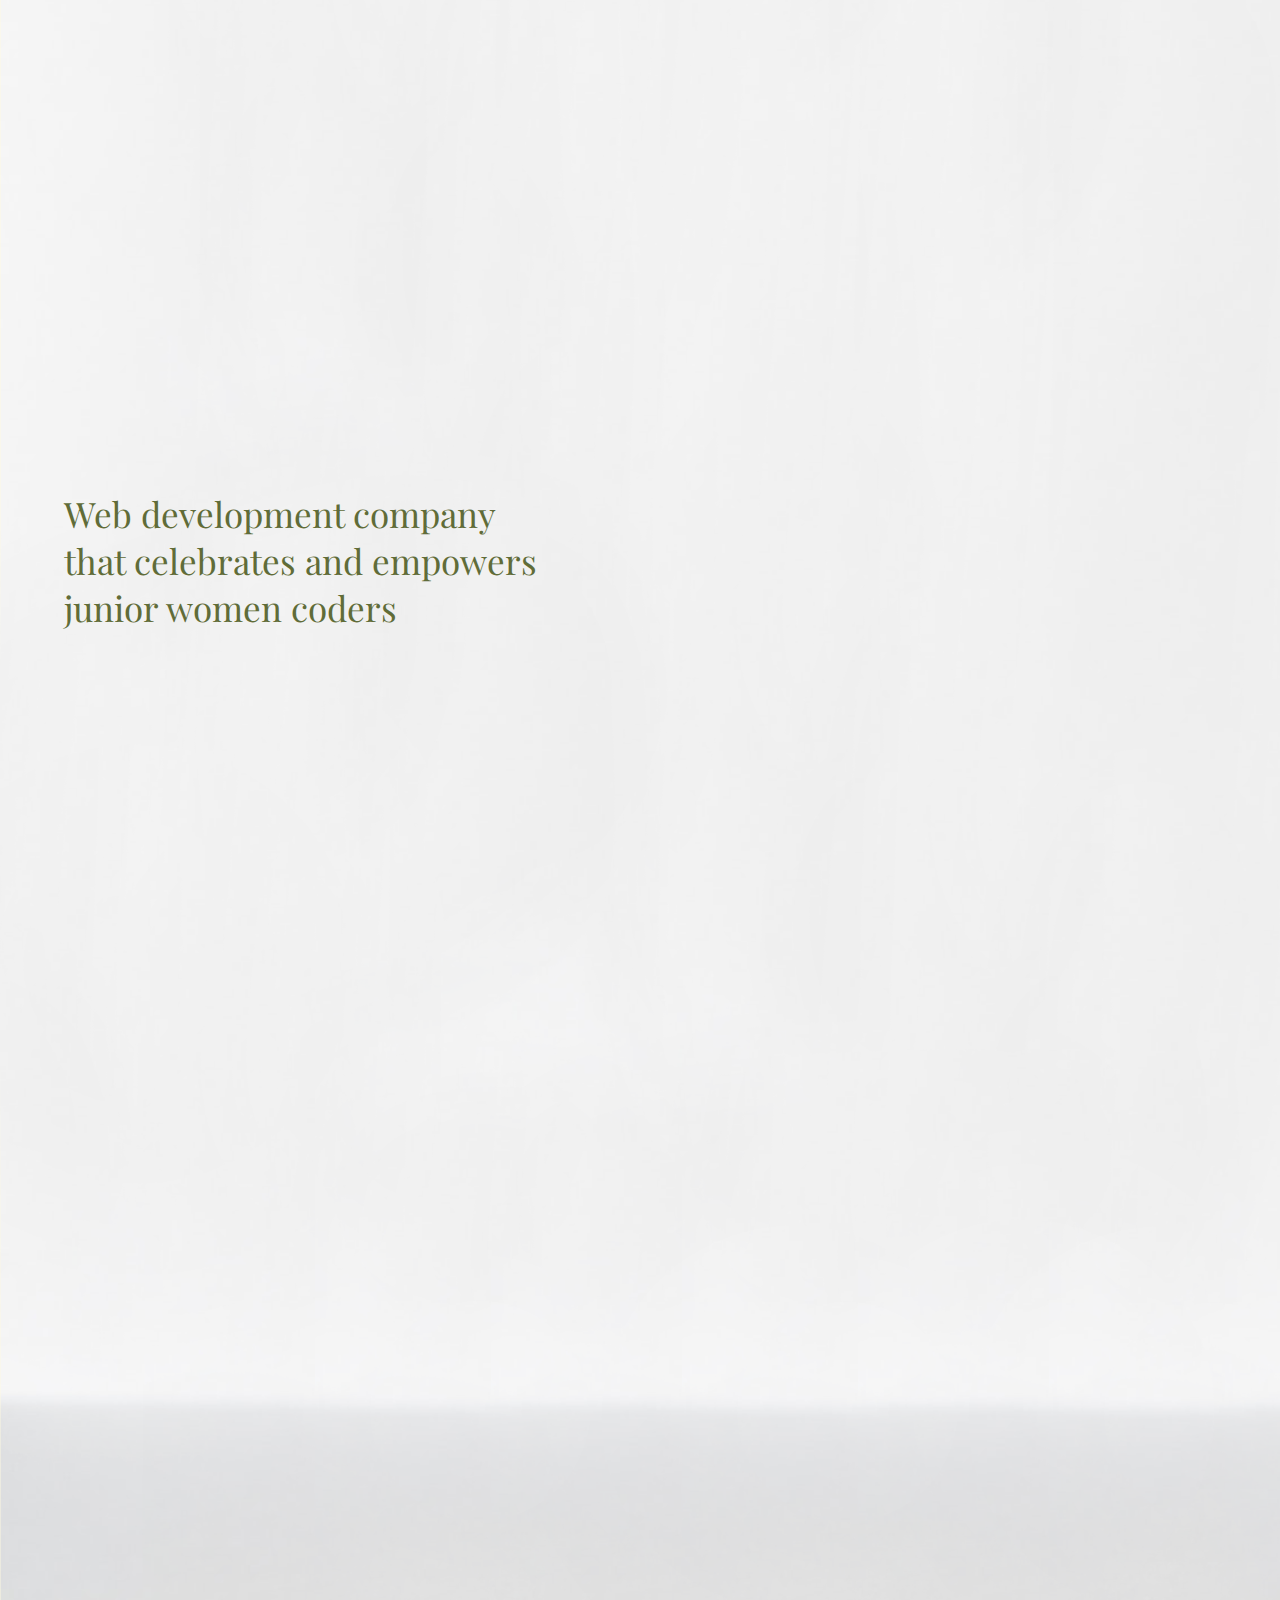
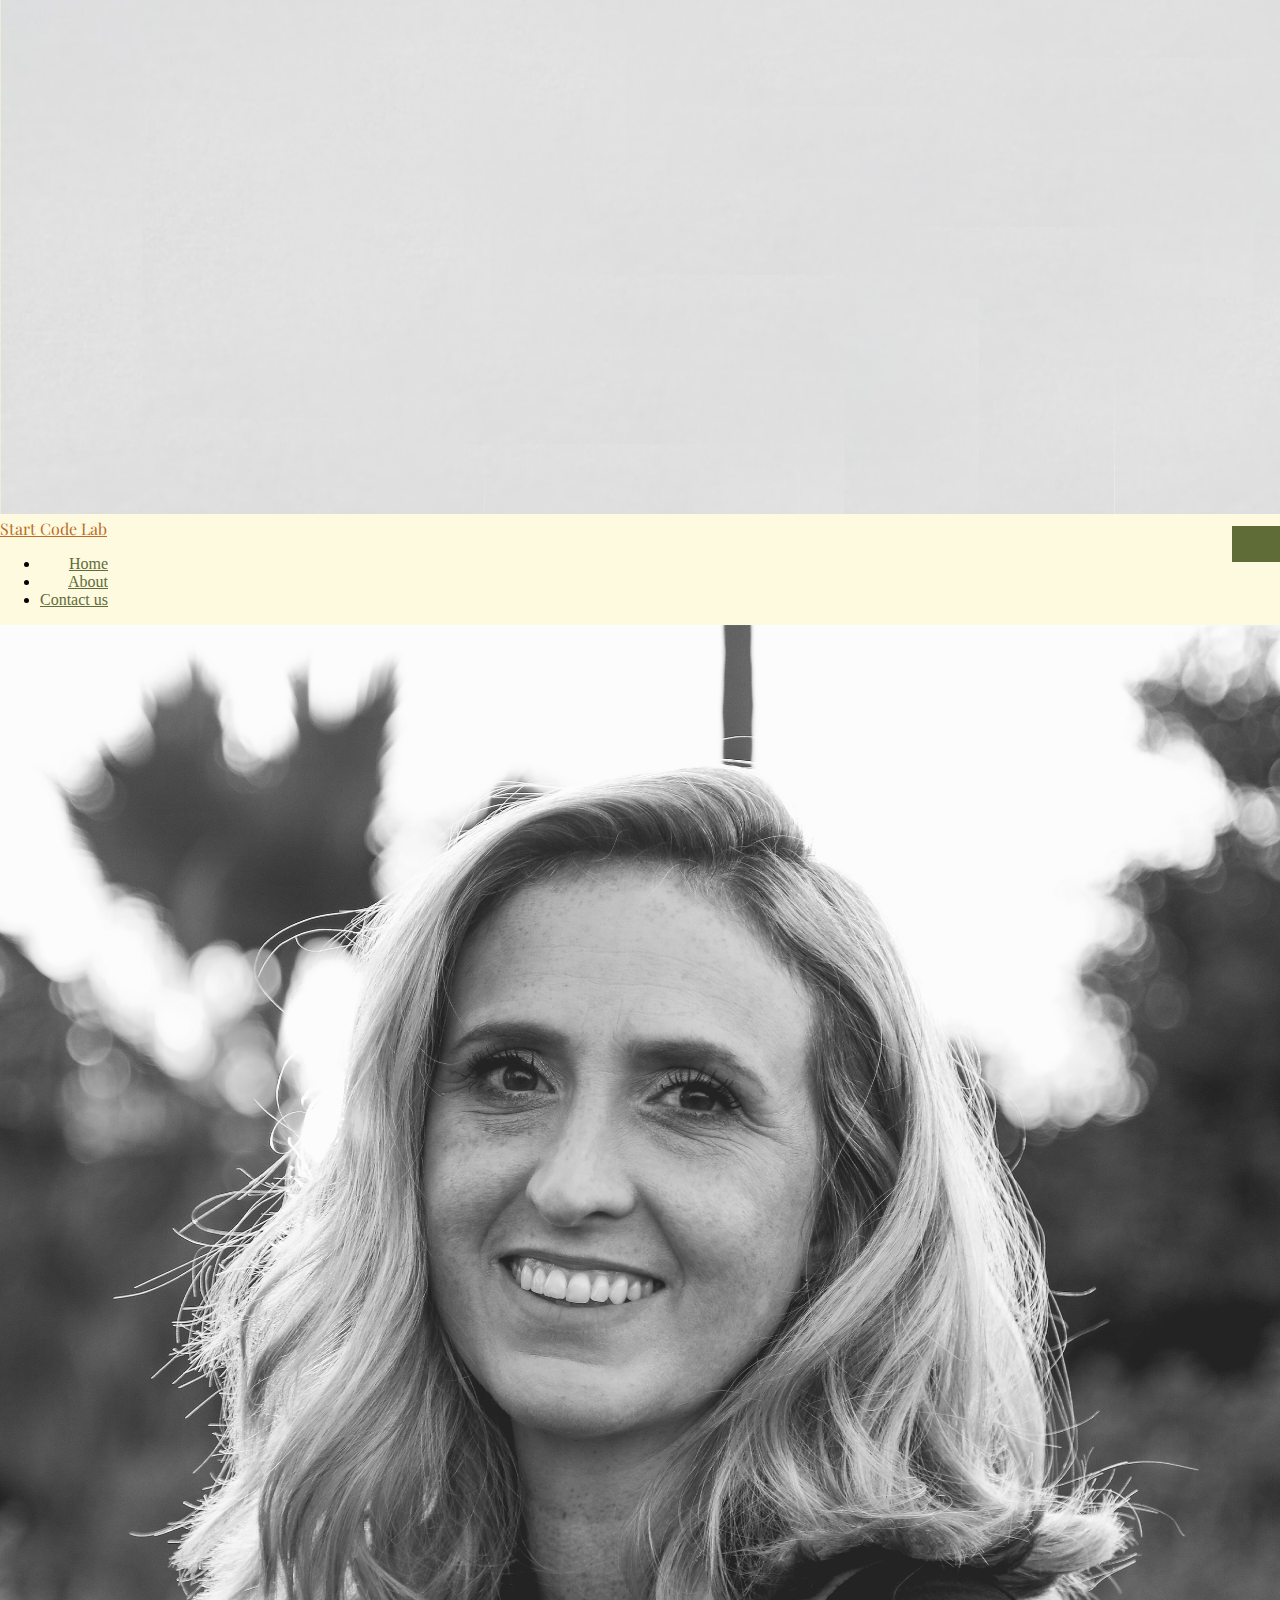
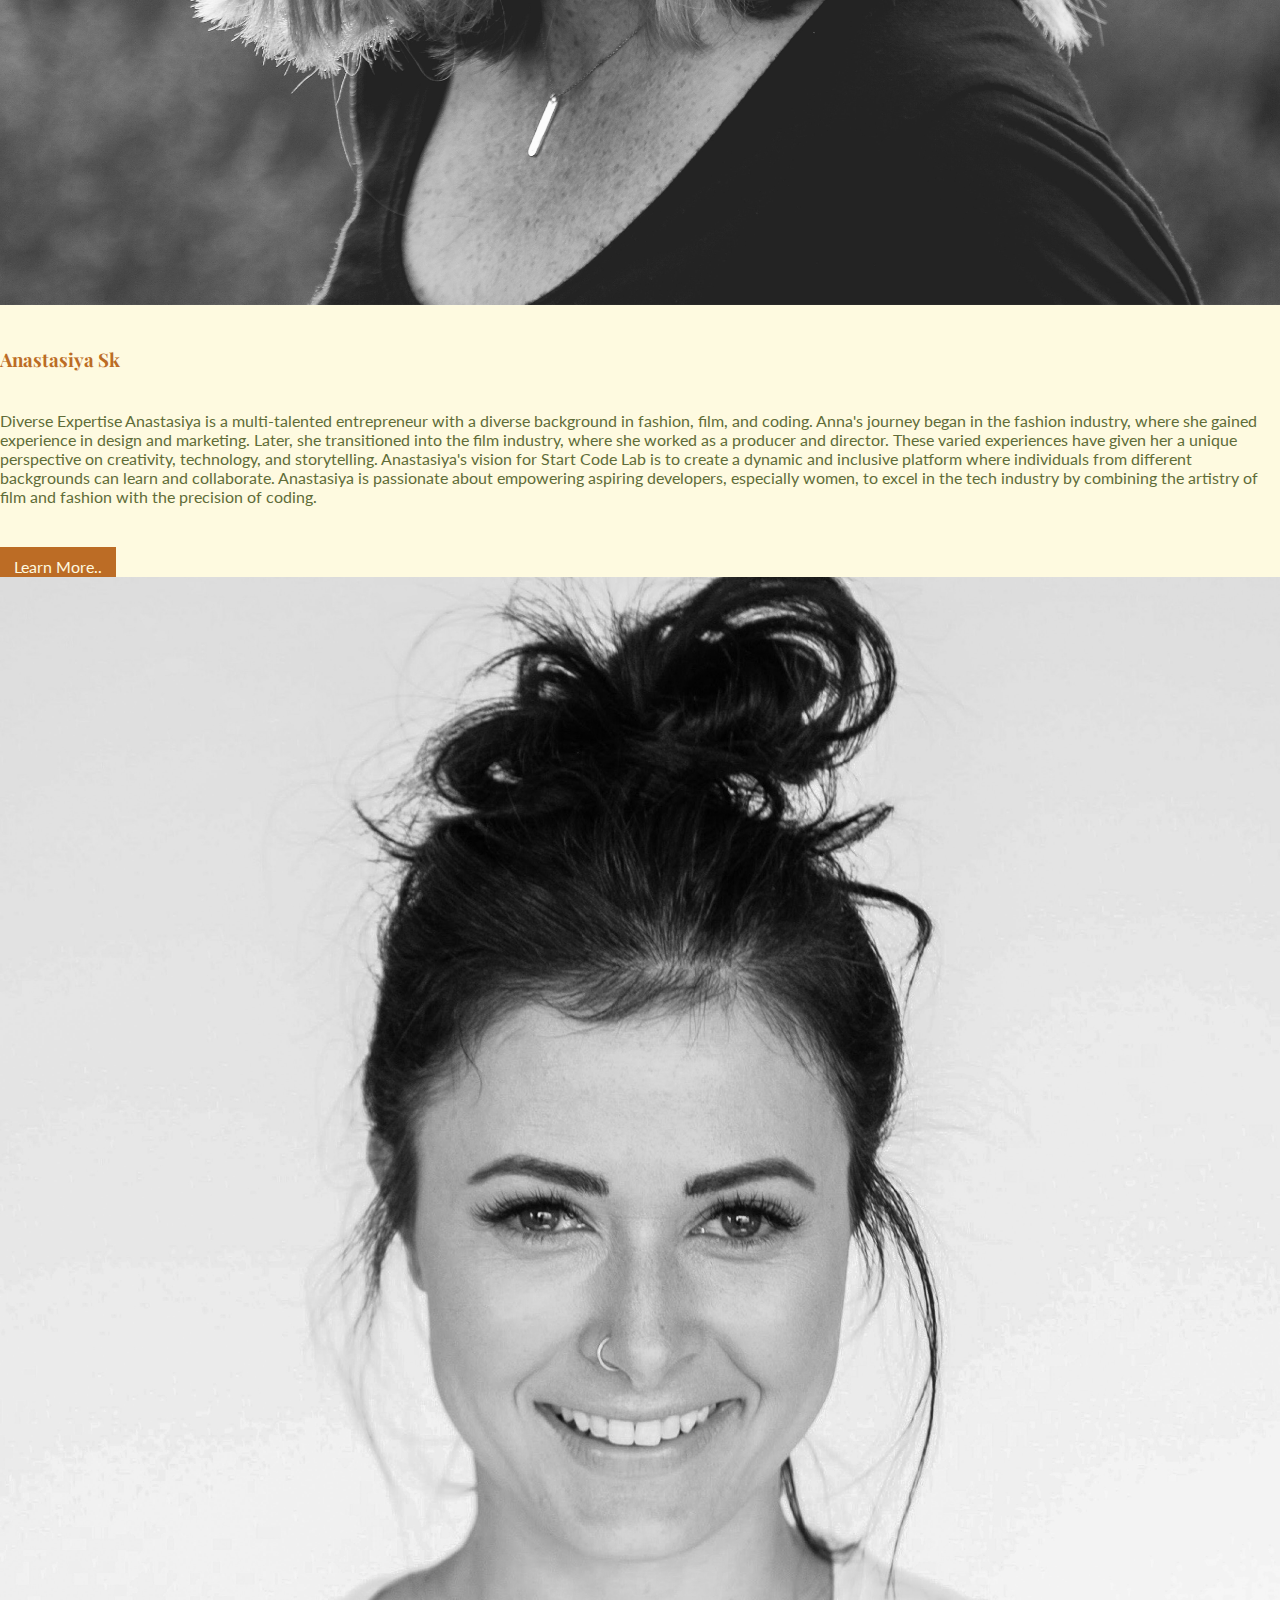
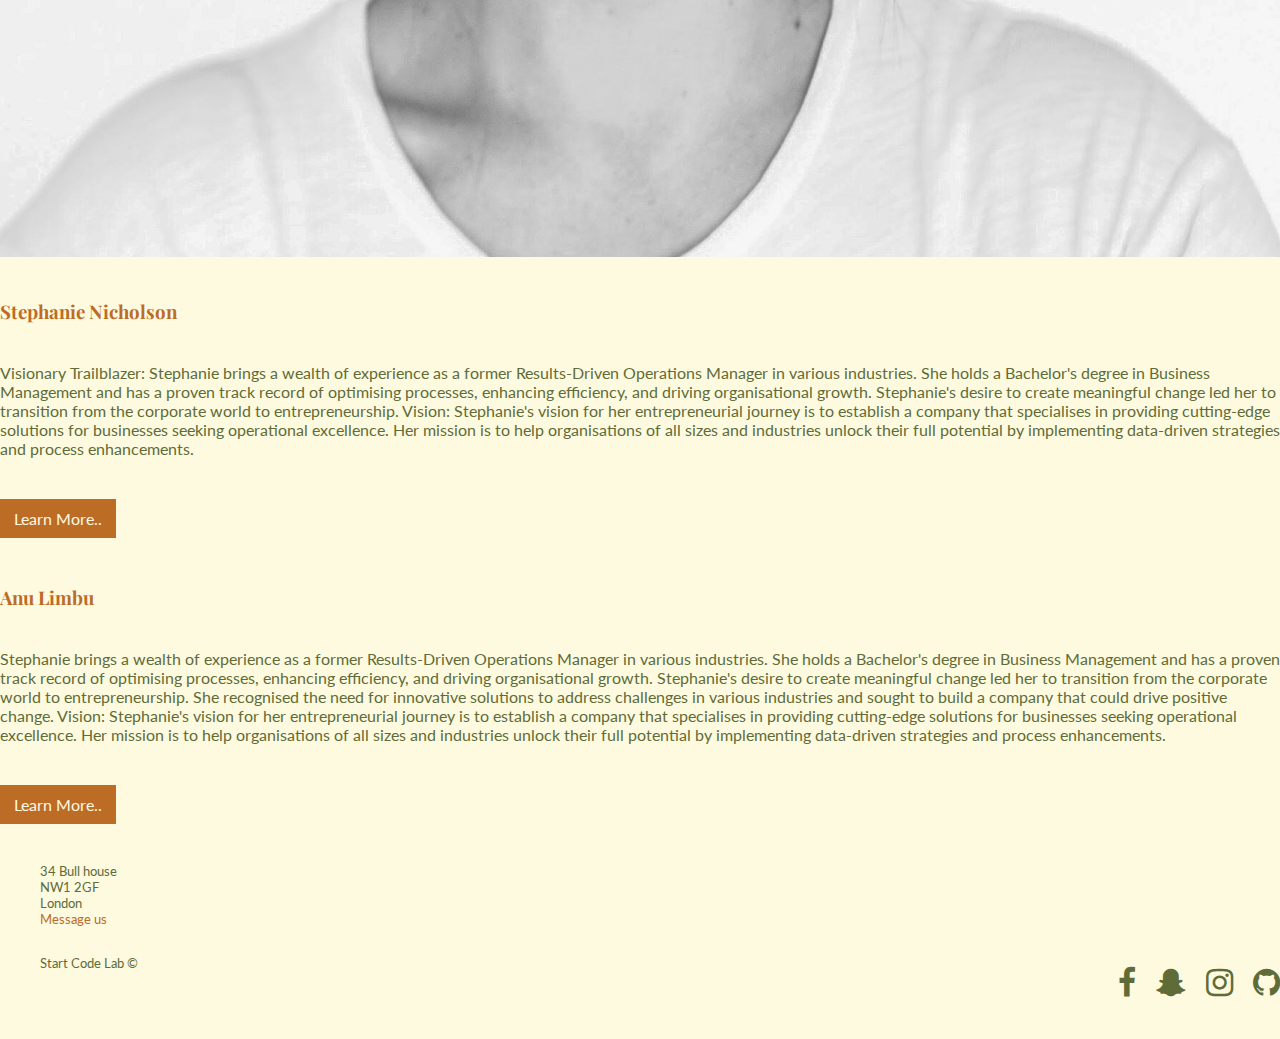
==== commit 474ccf23: "Working changes" ====
--- a/about.html
+++ b/about.html
@@ -37,7 +37,7 @@
         <div class="box">
             <img src="./images/Cover-About.png" class="img img-fluid" alt="green leave in vase">
             <div class="">
-                <p class="img-title2"> Web development company that celebrates and empowers junior women
+                <p class="img-title2 text-end"> Web development company that celebrates and empowers junior women
                     coders
                 </p>
             </div>
--- a/style.css
+++ b/style.css
@@ -1,5 +1,4 @@
 body {}
-
 
 /* background colour working only with  !important */
 .bg-body {
@@ -7,7 +6,6 @@
 
 
 }
-
 
 h1,
 h2,
@@ -28,30 +26,6 @@
         margin-top: 3%;
         margin-bottom: 4%;
 
-=======
-.row h1 {
-        font-family: 'Playfair Display', serif!important;
-        color: #BC6C25;
-        margin-top:15%;
-        margin-bottom:1%;
-        font-size: 30px ;
-}
-
-h2,h3,h4,h5,h6 {
-        font-family: 'Playfair Display', serif!important;
-        color: #BC6C25;
-        margin-top:3%;
-        margin-bottom:3%;
-        font-size: 20px ;
-
-}
-
-.row p {
-        font-family: 'Lato', sans-serif!important;
-        color: #606C38 ;
-        margin-top: 3%;
-        margin-bottom:40%;
-        font-size: 15px;     
 }
 
 /* HEADER  */
@@ -91,7 +65,7 @@
         font-size: 35px !important;
         text-align: left;
         left: 5%;
-        right: 45%;
+        right: 56%;
         top: 20%;
         /* letter-spacing: 3px; */
 }
@@ -105,6 +79,9 @@
         .img-title {
                 font-size: 15px !important;
         }
+        .img-title2 {
+                font-size: 15px !important;
+        }
 }
 
 @media screen and (max-width: 280px) {
@@ -114,14 +91,14 @@
                 right: 5%;
                 top: 10%;
         }
+        .img-title2 {
+                font-size: 15px !important;
+
+        }
 }
 
 .nav-link {
-      color: #606C38 !important;
-
-        color: #606C38!important;
-        font-size: 15px;
-
+        color: #606C38 !important;
 }
 
 /* right align nav bar items */
@@ -131,53 +108,15 @@
 }
 
 
+
+
+
+
 /* SERVICES */
-        /* cover section */
-.image-container {
-        position: relative;
-        display: inline-block;
-        }
-
-        .image-container img {
-        display: block;
-        width: 100%;
-        height: auto%;
-        }
-
-        .overlay-text {
-        position: absolute;
-        padding: 10px; 
-        top: 35%; 
-        left: 55%; 
-
-        color: #606C38; 
-        font-size: 55px; 
-        text-align: left;
-        font-family: 'Playfair Display', serif!important;
-
-        }
-
-
-        @media screen and (min-width: 601px) {
-        div {
-                font-size: 35px;
-        }
-        }
-        
-
-        /* SERVICES */
 
 .service-img {
         margin-top: 2%;
         margin-bottom: 2%;
-}
-
-.services h1 {
-        font-family: 'Playfair Display', serif!important;
-        color: #BC6C25;
-        margin-top:10%;
-        margin-bottom:1%;
-        font-size: 30px ;
 }
 
 div.container {
@@ -194,20 +133,9 @@
         padding-top: 2%;
         padding-bottom: 2%;
 }
-.testimonials h1 {
-        font-family: 'Playfair Display', serif!important;
-        color: #BC6C25;
-        margin-top:3%;
-        margin-bottom:1%;
-        font-size: 30px ;
-}
 
 .carousel-item {
         margin-bottom: 3%;
-        font-family: 'Lato', sans-serif!important;
-        color: #606C38 ;
-        margin-bottom:3%;
-        font-size: 15px;
 }
 
 /* find another solutions to have  text colour aplies in one section */
@@ -366,37 +294,4 @@
 .fa {
         color: #606C38;
         text-decoration: none;
-}
-
-/* testing Anu header
-  */
-.image-container {
-        position: relative;
-        display: inline-block;
-}
-
-.image-container img {
-        display: block;
-        width: 100%;
-        height: auto%;
-}
-
-.overlay-text {
-        position: absolute;
-        padding: 10px;
-        top: 35%;
-        right: 55%;
-
-        color: #606C38;
-        font-size: 55px;
-        text-align: left;
-        font-family: 'Playfair Display', serif !important;
-
-}
-
-
-@media screen and (min-width: 601px) {
-        div {
-                font-size: 35px;
-        }
 }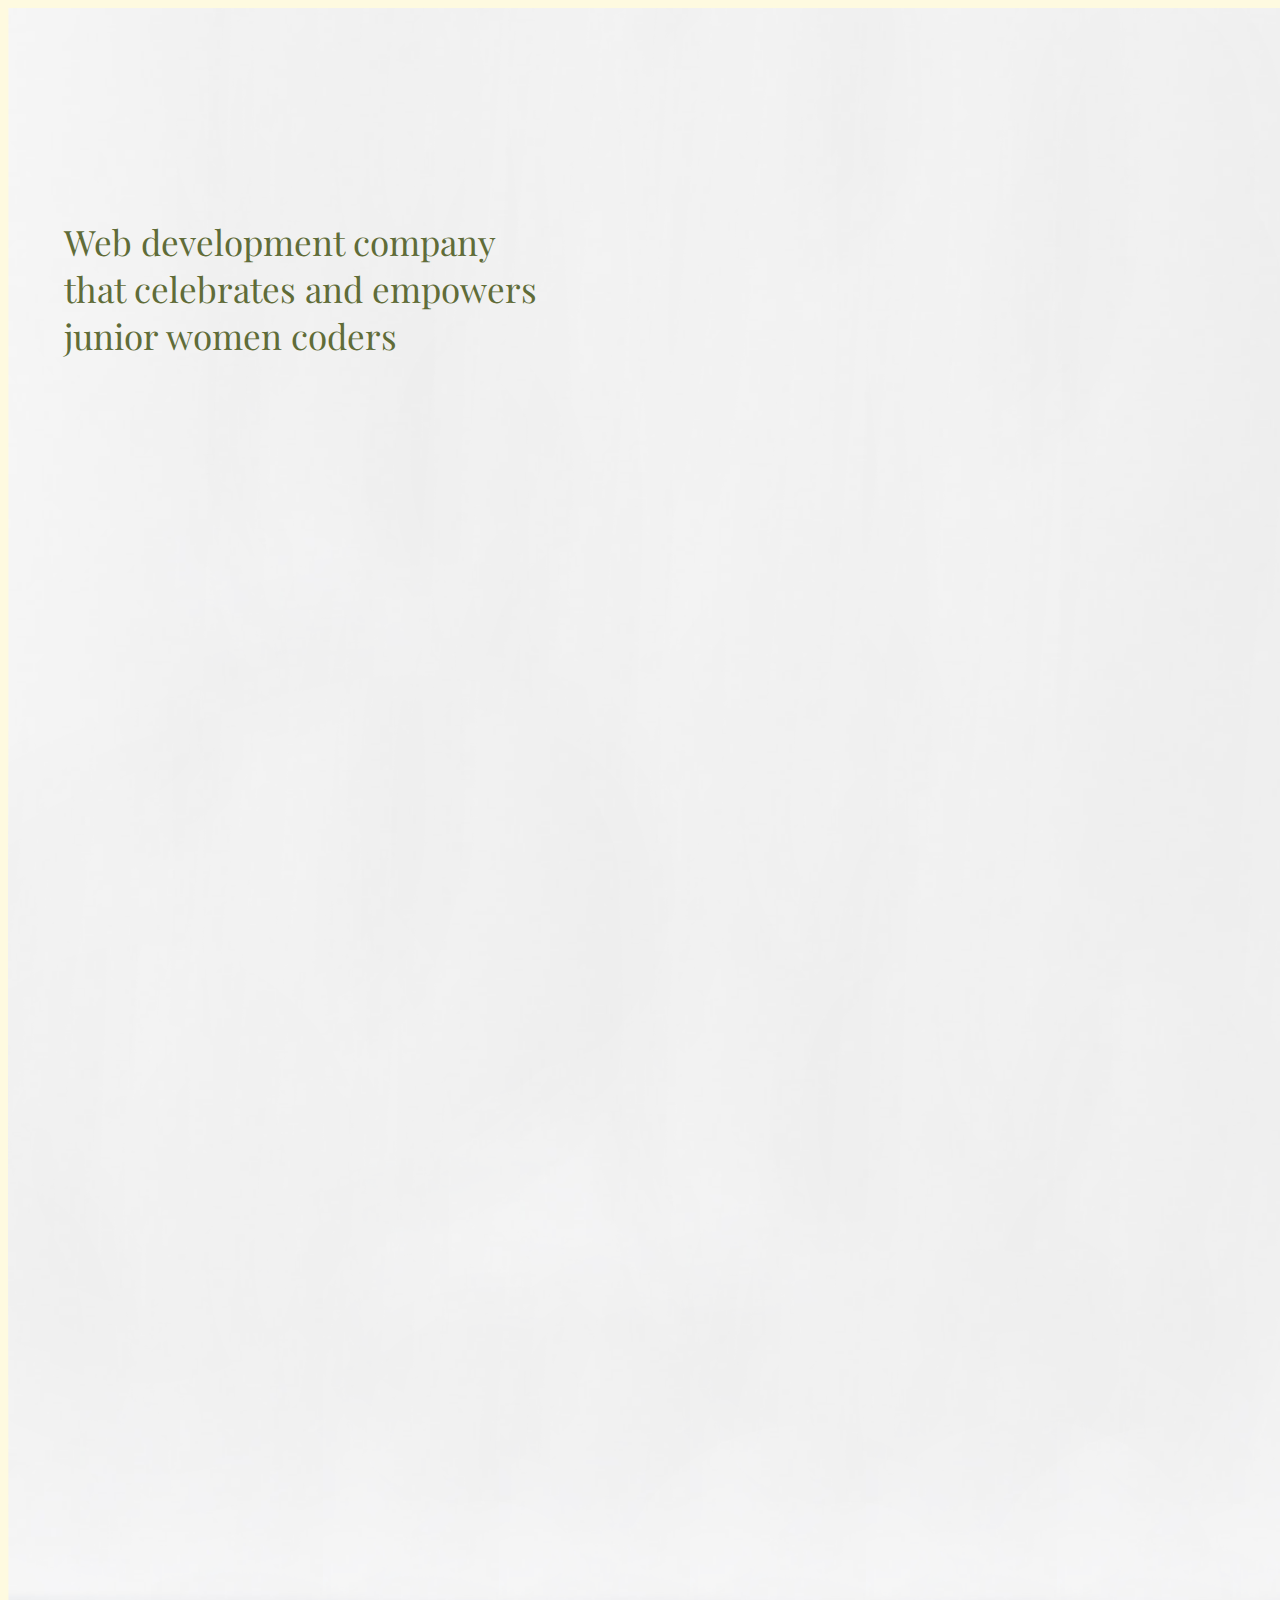
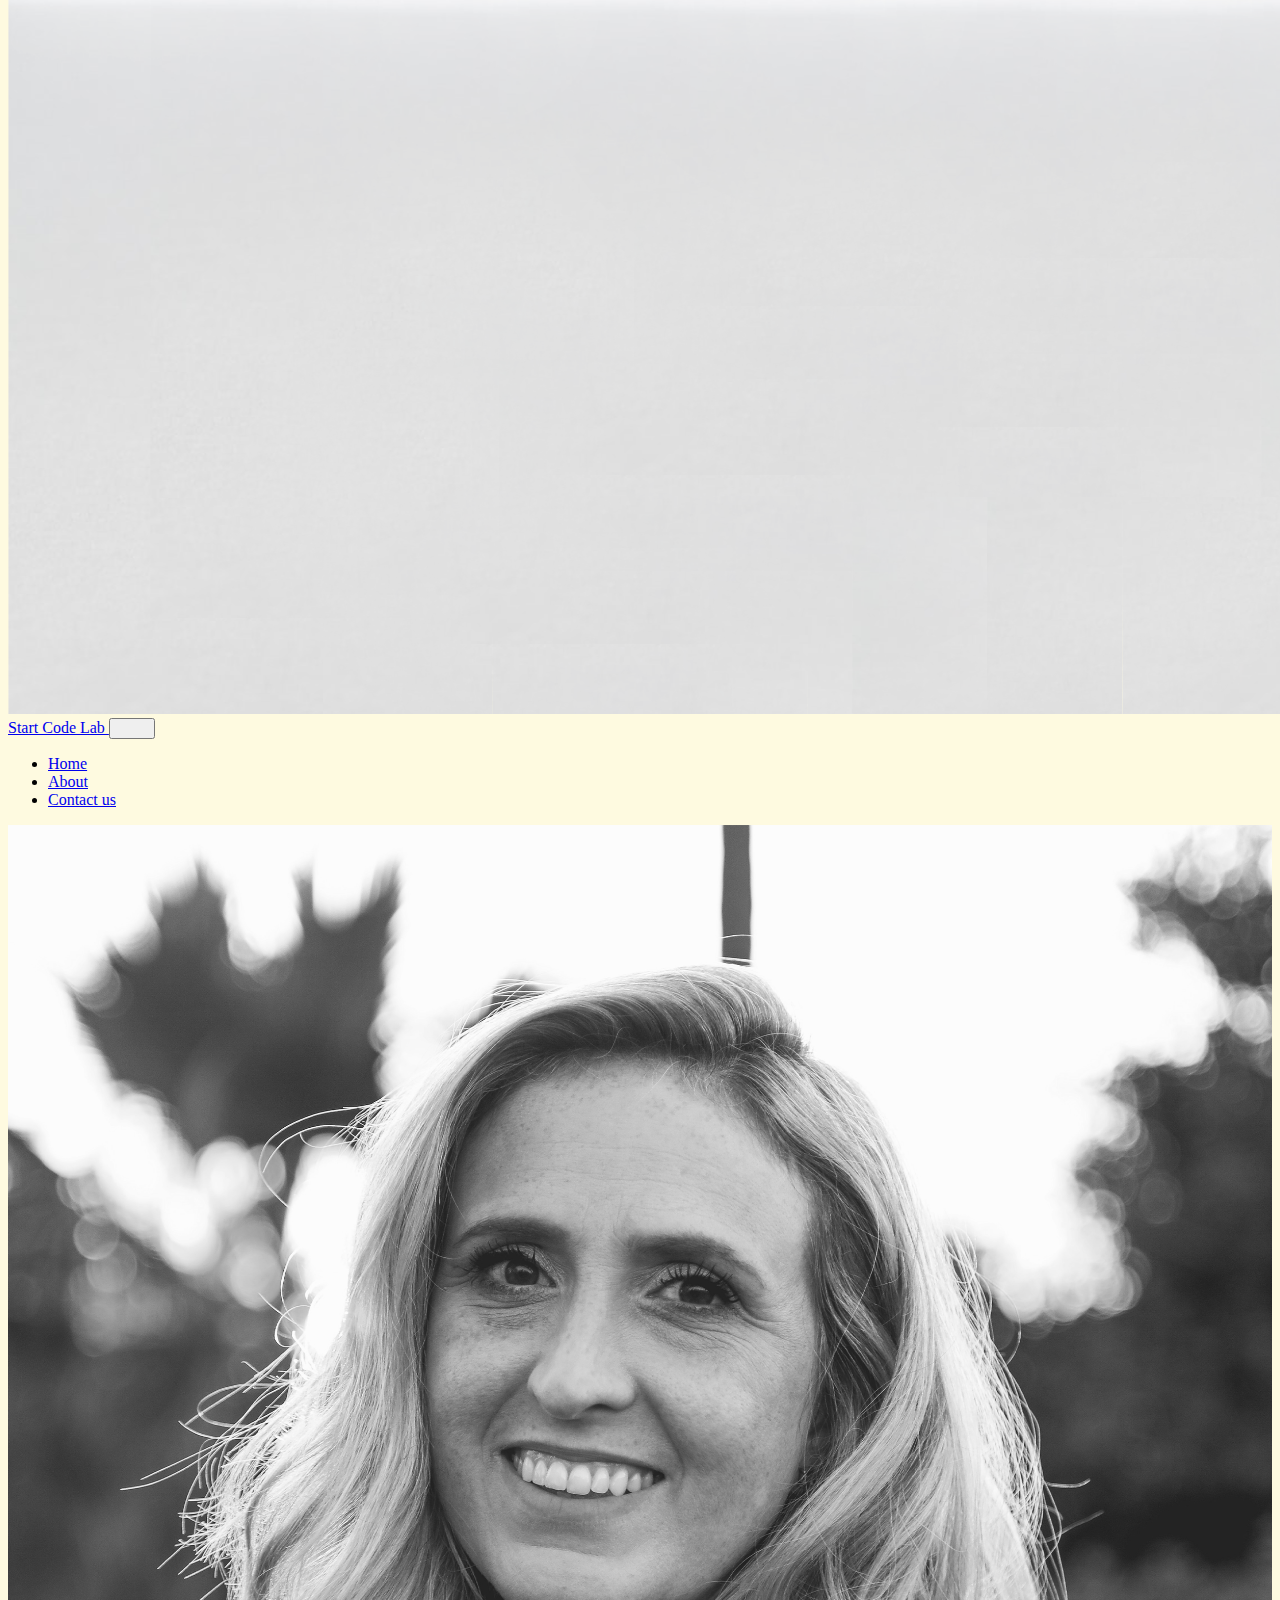
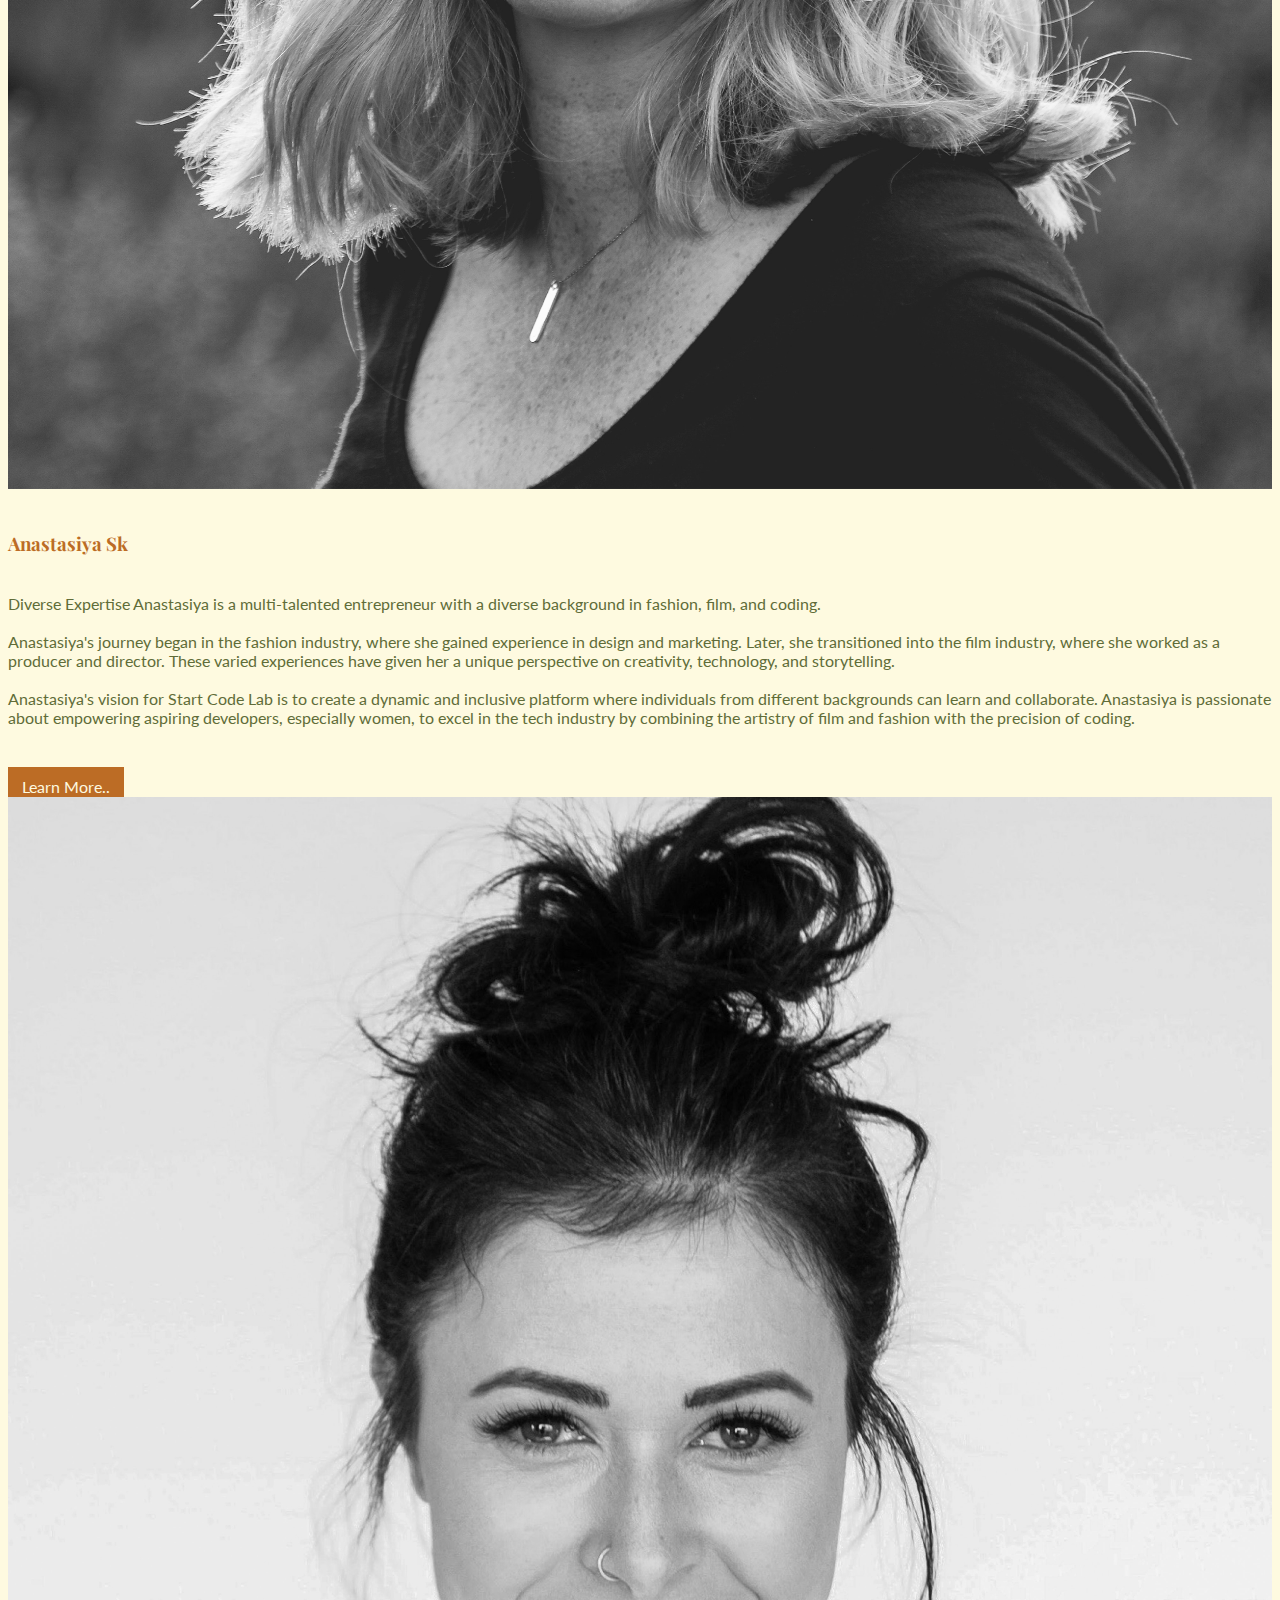
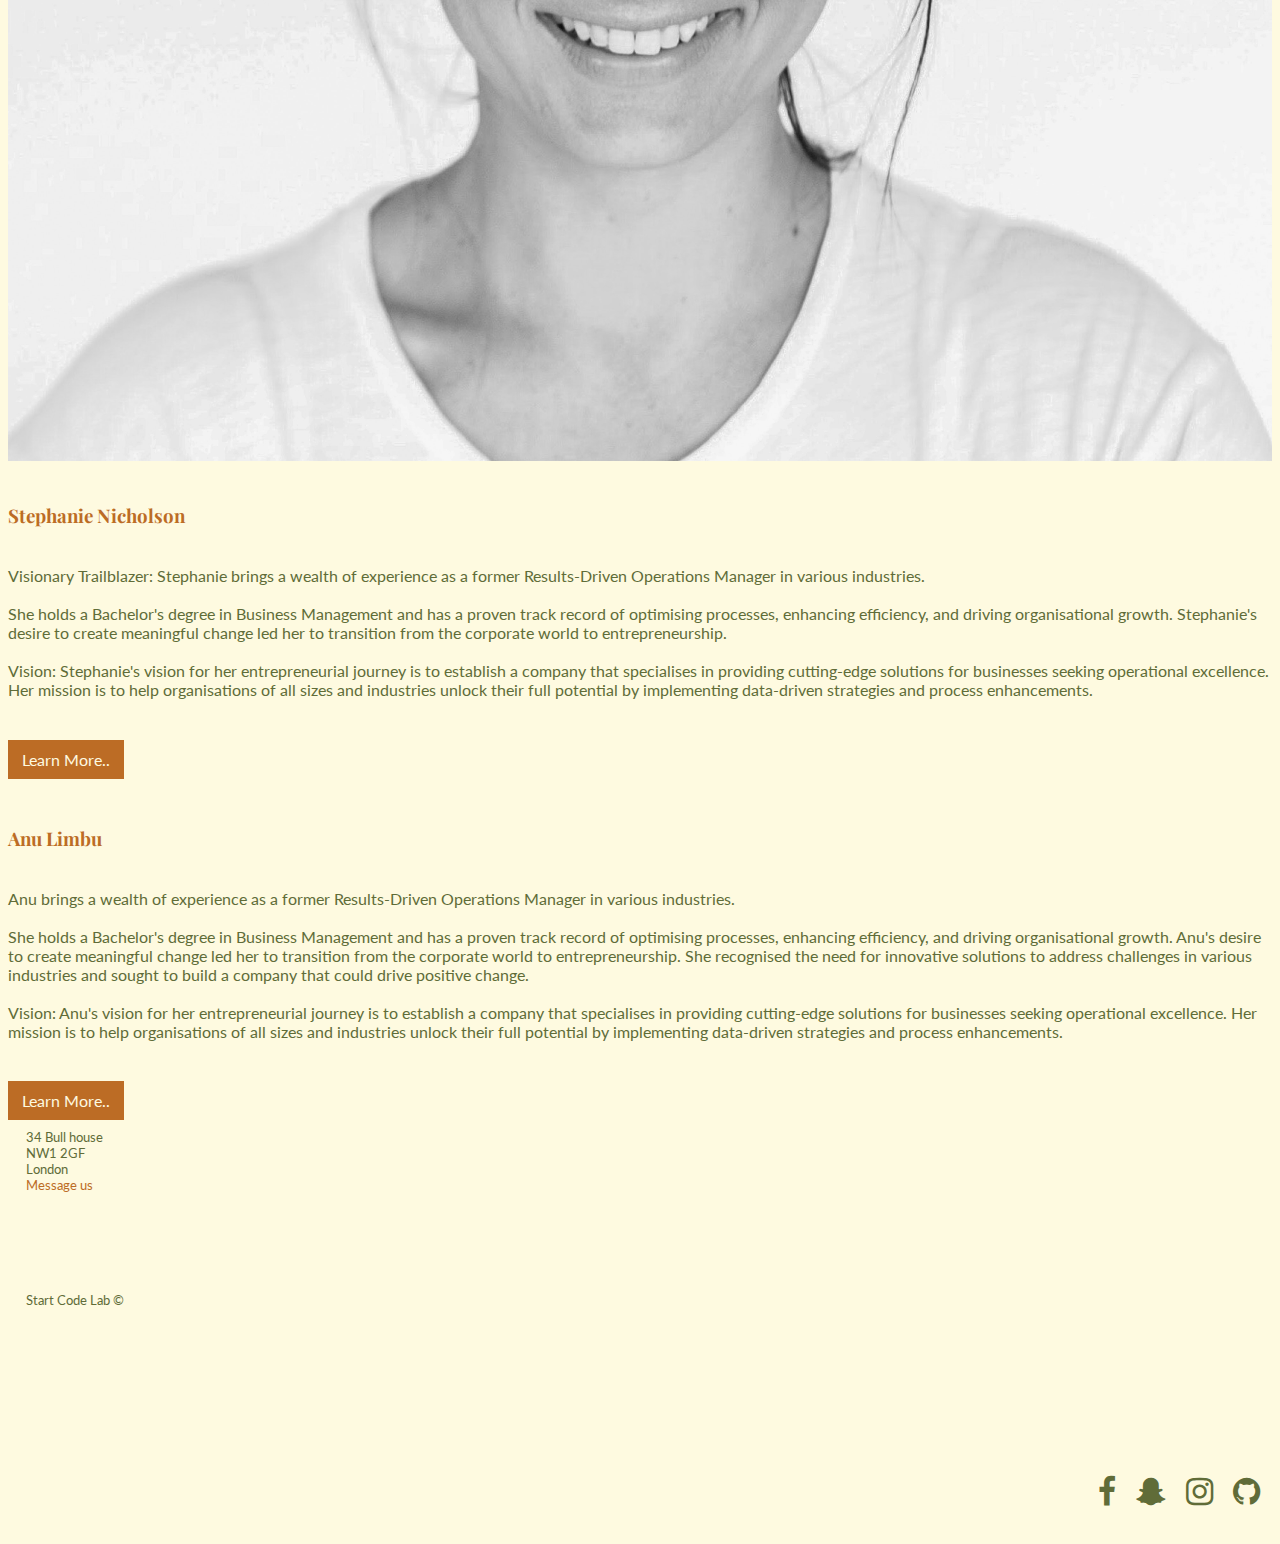
==== commit 8ddb2dd8: "added classes so they wont overlap other code" ====
--- a/about.html
+++ b/about.html
@@ -81,13 +81,13 @@
                         <p>Diverse Expertise
 
                             Anastasiya is a multi-talented entrepreneur with a diverse background in fashion, film, and
-                            coding. Anna's journey began
+                            coding. <br> <br> Anastasiya's journey began
                             in the fashion industry, where she gained experience in design and marketing. Later, she
                             transitioned into the film
                             industry, where she worked as a producer and director. These varied experiences have given
                             her a unique perspective on
                             creativity, technology, and storytelling.
-
+                            <br> <br>
                             Anastasiya's vision for Start Code Lab is to create a dynamic and inclusive platform where
                             individuals from different
                             backgrounds can learn and collaborate. Anastasiya is passionate about empowering aspiring
@@ -109,12 +109,12 @@
                         <h3>Stephanie Nicholson </h3>
                         <p>
                             Visionary Trailblazer: Stephanie brings a wealth of experience as a former Results-Driven
-                            Operations Manager in various industries. She holds a Bachelor's degree in Business
+                            Operations Manager in various industries. <br> <br>She holds a Bachelor's degree in Business
                             Management and has a proven track record of optimising
                             processes, enhancing efficiency, and driving organisational growth.
 
                             Stephanie's desire to create meaningful change led her to transition from the corporate
-                            world to entrepreneurship.
+                            world to entrepreneurship.<br> <br>
 
                             Vision: Stephanie's vision for her entrepreneurial journey is to establish a company that
                             specialises in providing
@@ -134,19 +134,19 @@
                     </div>
                     <div class="col-sm align-self-center">
                         <h3>Anu Limbu </h3>
-                        <p>Stephanie brings a wealth of experience as a former Results-Driven Operations Manager in
-                            various industries. She holds a
+                        <p>Anu brings a wealth of experience as a former Results-Driven Operations Manager in
+                            various industries. <br> <br> She holds a
                             Bachelor's degree in Business Management and has a proven track record of optimising
                             processes, enhancing efficiency,
                             and driving organisational growth.
 
-                            Stephanie's desire to create meaningful change led her to transition from the corporate
+                            Anu's desire to create meaningful change led her to transition from the corporate
                             world to entrepreneurship. She
                             recognised the need for innovative solutions to address challenges in various industries and
                             sought to build a company
-                            that could drive positive change.
-
-                            Vision: Stephanie's vision for her entrepreneurial journey is to establish a company that
+                            that could drive positive change.<br> <br>
+                            
+                            Vision: Anu's vision for her entrepreneurial journey is to establish a company that
                             specialises in providing
                             cutting-edge solutions for businesses seeking operational excellence. Her mission is to help
                             organisations of all sizes
--- a/style.css
+++ b/style.css
@@ -1,11 +1,7 @@
-body {}
-
-/* background colour working only with  !important */
-.bg-body {
-        background-color: #FEFAE0 !important;
-
-
-}
+body {
+        background-color: #FEFAE0 !important;     
+}
+
 
 h1,
 h2,
@@ -28,33 +24,67 @@
 
 }
 
+/*  NAV BAR */
+
+/* text style for the nav bar(hover) */
+.w3-hover-theme:hover {
+        color:#bc6c25!important; 
+        background-color:#bc6c25 !important;
+}
+
+.w3-hover-text-theme:hover {
+        color:#bc6c25 !important;
+}
+
+.w3-hover-border-theme:hover {
+        border-color:#bc6c25 !important;
+}
+
+.w3-border-bottom {
+        border-bottom: 2px solid  #FEFAE0 !important;
+}
+
+
+.w3-bar-item{
+        font-family: 'Playfair Display', serif !important;
+        color: #606C38!important;
+        font-size: 16px;
+        font-weight: bold;
+}
+
+
+.logo{
+        color:#bc6c25!important;
+        font-size: 20px;
+
+}
+
+
+     /* cover  image section */
+      .image-container {
+        position: relative;
+        display: inline-block;
+        }
+
+         .image-container img {
+        display: block;
+        width: 100%;
+        height: auto;
+        }
+
+
 /* HEADER  */
-/* Navigation hover isn't done yet  */
-
-.box {
-        position: relative;
-}
-
-/*  margin-top set to -%; so Nav bar would sit on the image properly */
-a.navbar-brand {
-        color: #BC6C25;
-        font-family: 'Playfair Display', serif;
-}
-
-
-.img-fluid {
-        margin-top: -15%
-}
 
 .img-title {
         position: absolute;
         font-family: 'Playfair Display', serif !important;
+        font-size: 3.5vw;
         color: #606C38 !important;
-        font-size: 35px !important;
+        /* font-size: 35px !important; */
         text-align: center;
         left: 45%;
         right: 5%;
-        top: 28%;
+        top: 26%;
         /* letter-spacing: 3px; */
 }
 
@@ -72,47 +102,190 @@
 
 
 
-
-
-/* Hero img text Responsive for the mobile  */
-@media screen and (max-width: 480px) {
+/* Cover img text Responsive  */
+
+
+@media screen (max-device-width: 600px) {
         .img-title {
-                font-size: 15px !important;
+                font-size: 18px !important;
+                left: 45%;
+                right: 5%;
+                top: 9%;
         }
         .img-title2 {
                 font-size: 15px !important;
-        }
-}
-
-@media screen and (max-width: 280px) {
+
+        }
+}
+
+@media screen and (min-device-width: 460px) and (max-device-width: 500px) {
+        .img-title {
+                font-size: 16px !important;
+                left: 45%;
+                right: 5%;
+                top: 13%;
+        }
+        .img-title2 {
+                font-size: 15px !important;
+
+        }
+}
+
+
+
+@media screen and (min-device-width: 370px) and (max-device-width: 460px) {
         .img-title {
                 font-size: 15px !important;
                 left: 45%;
                 right: 5%;
                 top: 10%;
         }
+
         .img-title2 {
                 font-size: 15px !important;
 
         }
 }
 
-.nav-link {
-        color: #606C38 !important;
-}
-
-/* right align nav bar items */
-.navbar-collapse {
+
+@media screen and (min-device-width: 300px) and (max-device-width: 370px) {
+        .img-title {
+                font-size: 12px !important;
+                left: 48%;
+                right: 5%;
+                top: 10%;
+        }
+
+        .img-title2 {
+                font-size: 15px !important;
+        }
+}
+
+
+/* The smallest size  */
+@media screen and (min-device-width: 250px) and (max-device-width: 300px) {
+        .img-title {
+                font-size: 10px !important;
+                left: 47%;
+                right: 5%;
+                top: 25%;
+        }
+
+        .img-title2 {
+                font-size: 15px !important;
+        }
+}
+
+
+
+/* Responsive text size of the NAV BAR  */
+
+@media screen and (min-device-width: 450px) and (max-device-width: 550px) {
+
+        .w3-bar .w3-bar-item {
+                padding: 8px 9px;
+                font-size: 13px;
+        }
+}
+
+@media screen and (min-device-width: 250px) and (max-device-width: 450px) {
+
+        .w3-bar .w3-bar-item {
+                padding: 8px 8px;
+                font-size: 10px;
+        }
+}
+
+
+                /* FOOTER  */
+
+/* Footer not responsive on smaller devices need to be aligned more; */
+.footer {
+        width: 100%;
+        padding: 8px 8px;
+        flex-wrap: wrap;
+        gap: 5px;
+        overflow: hidden;
+}
+
+.footer p {
+        font-size: 13px;
+        margin: 10px 10px;
+}
+
+
+.footer ul {
+        list-style: none;
         display: flex;
-        text-align: right !important;
-}
-
-
-
-
-
-
-/* SERVICES */
+        flex-wrap: wrap;
+        flex-direction: row;
+        gap: 20px;
+        text-align: right;
+        float: right;
+        margin: 20px;
+        padding-top: 20%;
+        align-items: center;
+}
+
+.footer-social li {
+        align-items: center;
+        cursor: pointer;
+}
+
+.footer-social li img {
+        width: 25px;
+        height: 25px;
+        align-items: center;
+        object-fit: contain;
+}
+
+.fa {
+        color: #606C38;
+        text-decoration: none;
+}
+.fa:hover {
+        color: #BC6C25;
+      }
+
+.link{
+        text-decoration: none;
+        color: #BC6C25;
+}
+
+.link:hover{
+        color: #606C38;
+
+}
+
+
+.copyright {
+        padding-top: 7%;        
+
+}
+
+@media screen  and (min-device-width: 461px) and (max-device-width: 530px)   {
+        p.copyright{
+                padding-top: 14%;         
+        }       
+}
+
+@media screen  and (min-device-width: 530px) and (max-device-width: 725px)   {
+        p.copyright{
+                padding-top: 10%;         
+        }       
+}
+
+@media screen  and (min-device-width: 725px) and (max-device-width: 900px)   {
+        p.copyright{
+                padding-top: 9%;         
+        }       
+}
+
+
+
+                /* HOME PAGE */
+
+/* SERVICES section */
 
 .service-img {
         margin-top: 2%;
@@ -121,10 +294,16 @@
 
 div.container {
         margin-top: 3%;
-
-}
-
-/* TESTIMONIALS */
+}
+
+/* hover on the service list */
+.service.w3-hover-text-theme:hover {
+        color: #606C38 !important;
+}
+
+
+
+                /* TESTIMONIALS  section */
 
 .testimonials {
         background-color: #606C38;
@@ -151,11 +330,20 @@
         color: #FEFAE0;
 }
 
-/* CONTACT US */
-body {
-        background: #FEFAE0;
-        margin: 0
-}
+/* Testimonials arrows not overlapping and responsive  */
+@media screen and (min-device-width: 250px)  and (max-device-width: 670px)  {
+       .carousel-inner{
+        padding-left: 20%;
+        padding-right: 20%;
+        font-size: 13px;
+        }
+}
+
+
+
+
+
+                /* CONTACT US  PAGE */
 
 .form {
         width: 800px;
@@ -196,7 +384,7 @@
         border-bottom: 2px solid #606C38;
 }
 
-p:before {
+p.form-input:before {
         content: attr(type);
         display: block;
         margin: 28px 0 0;
@@ -204,7 +392,7 @@
         color: #606C38
 }
 
-button {
+button.form-btn {
         float: right;
         border-radius: 0px;
         padding: 8px 12px;
@@ -217,7 +405,7 @@
         transition: all .3s
 }
 
-button:hover {
+button.form-btn:hover {
         background: #BC6C25;
         border: 2px solid #BC6C25;
 }
@@ -241,57 +429,6 @@
 }
 
 span {
-        margin: 0 5px 0 15px
-}
-
-/* FOOTER  */
-/* Revisit padding for the link (message us) */
-.address a {
-        text-decoration: none;
-        color: #BC6C25;
-}
-
-/* Footer not responsive on smaller devices need to be aligned more; "message us" to put a bit lower; 
-social icons position a bit higher than address text, to align  with the addresses;
-  */
-.footer {
-        width: 100%;
-        padding: 20px 20px;
-        flex-wrap: wrap;
-        gap: 20px;
-        overflow: hidden;
-}
-
-.footer p {
-        font-size: 13px;
-        margin: 20px 20px;
-}
-
-.footer ul {
-        list-style: none;
-        display: flex;
-        flex-wrap: wrap;
-        flex-direction: row;
-        gap: 20px;
-        text-align: right;
-        float: right;
-        margin: 20px;
-        align-items: center;
-}
-
-.footer-social li {
-        align-items: center;
-        cursor: pointer;
-}
-
-.footer-social li img {
-        width: 25px;
-        height: 25px;
-        align-items: center;
-        object-fit: contain;
-}
-
-.fa {
-        color: #606C38;
-        text-decoration: none;
-}+        margin: 0 15px 0 15px
+}
+
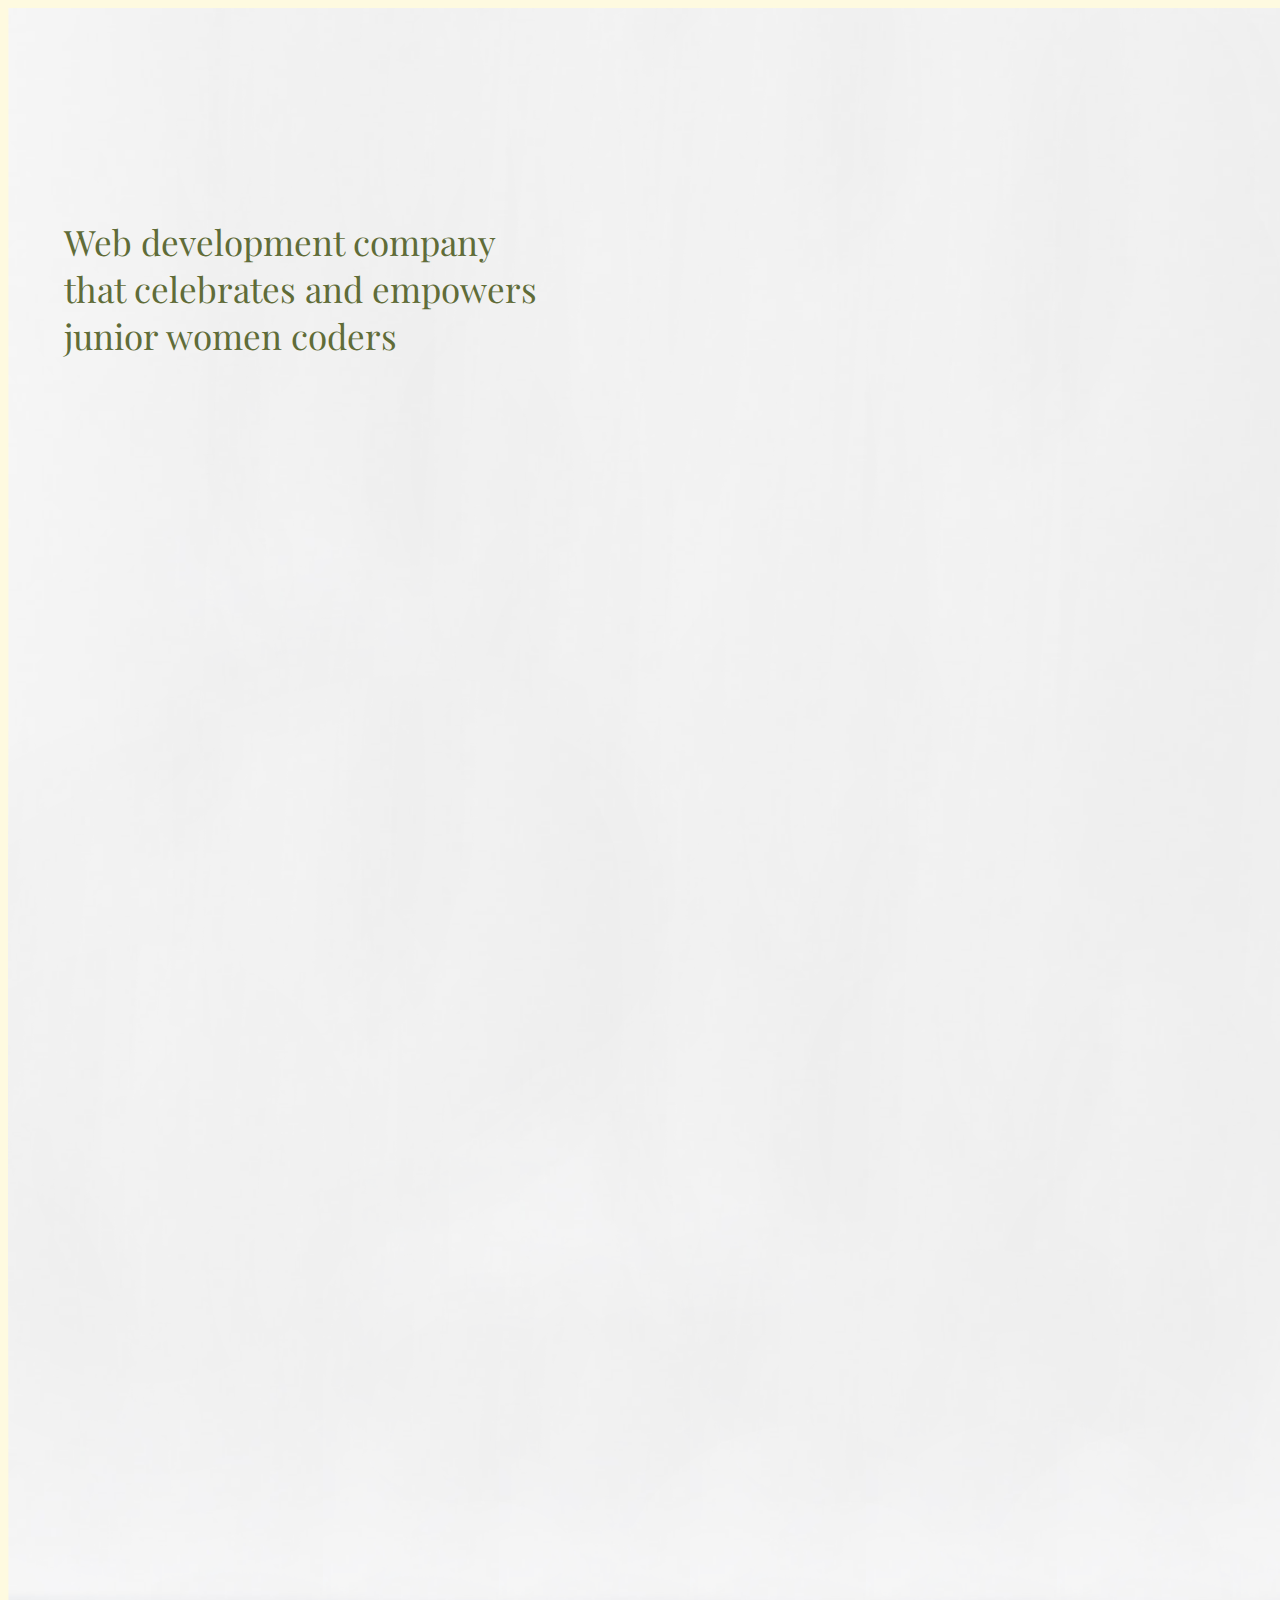
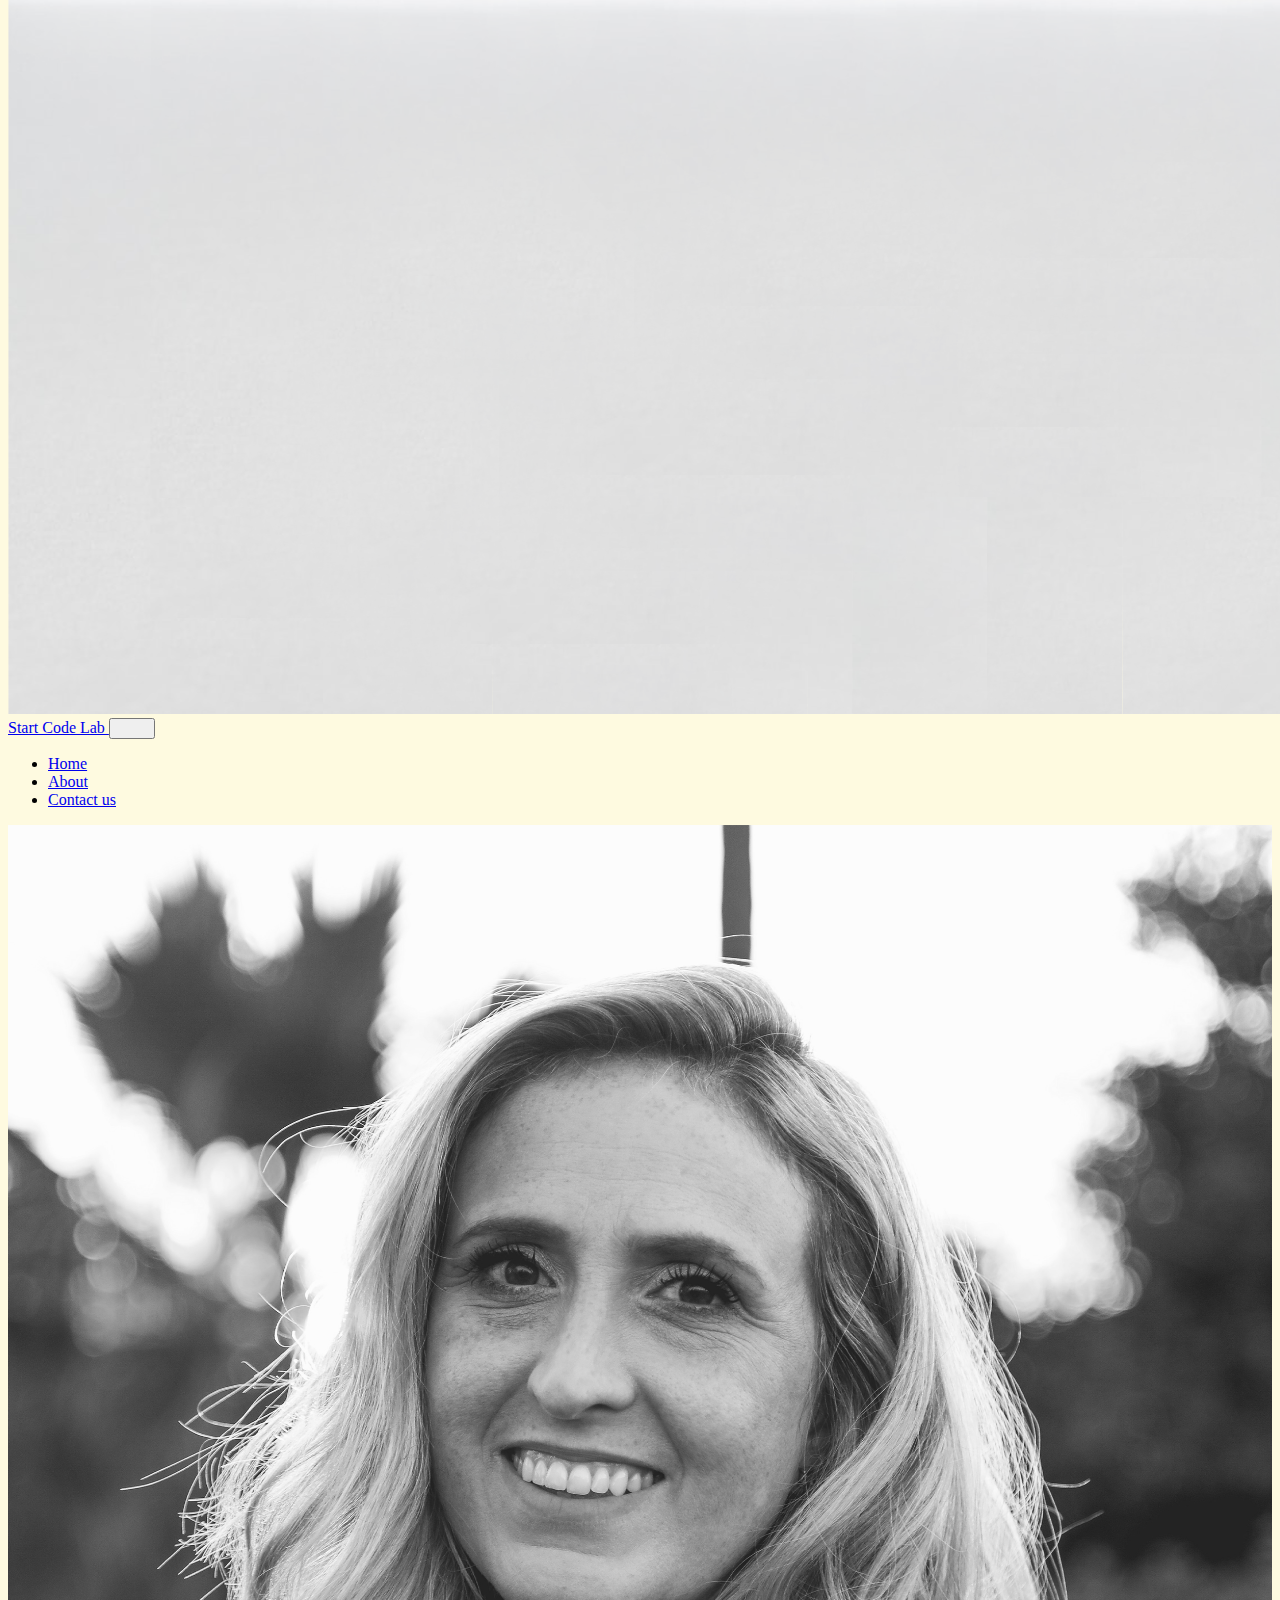
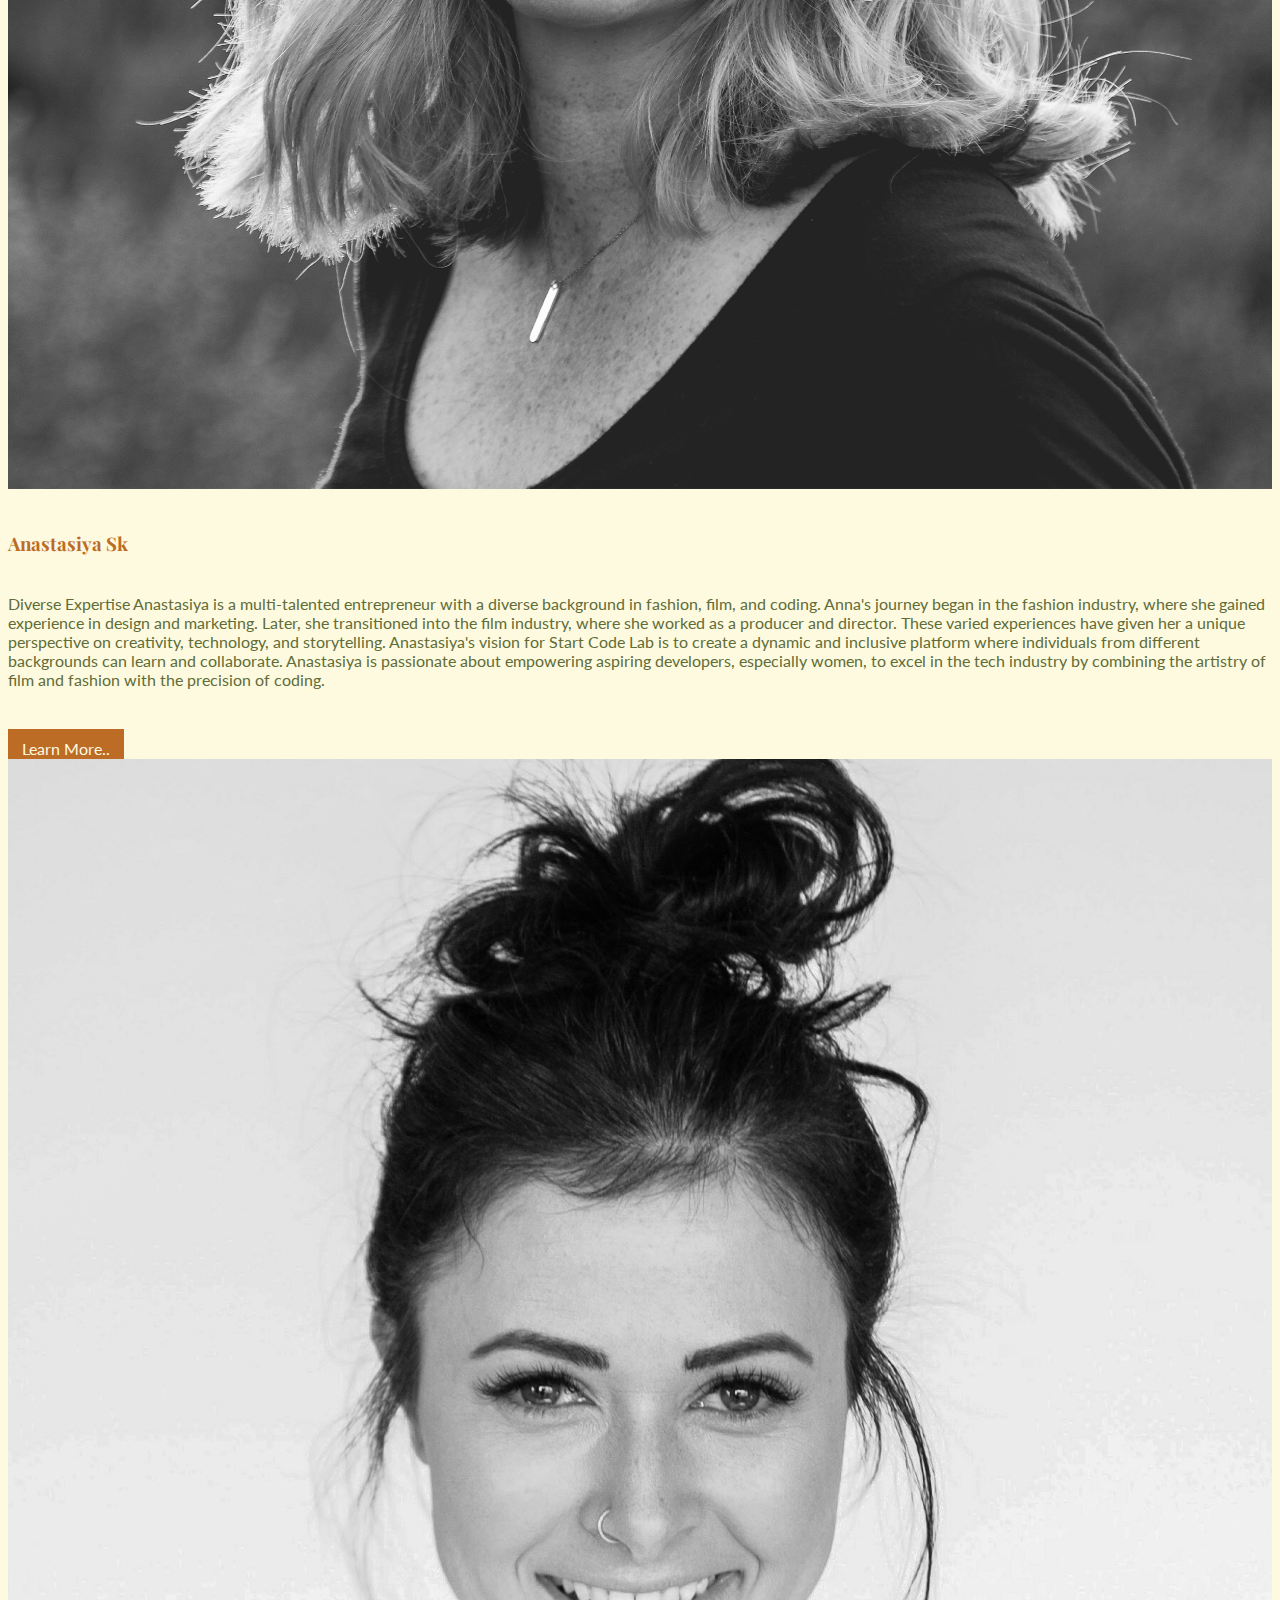
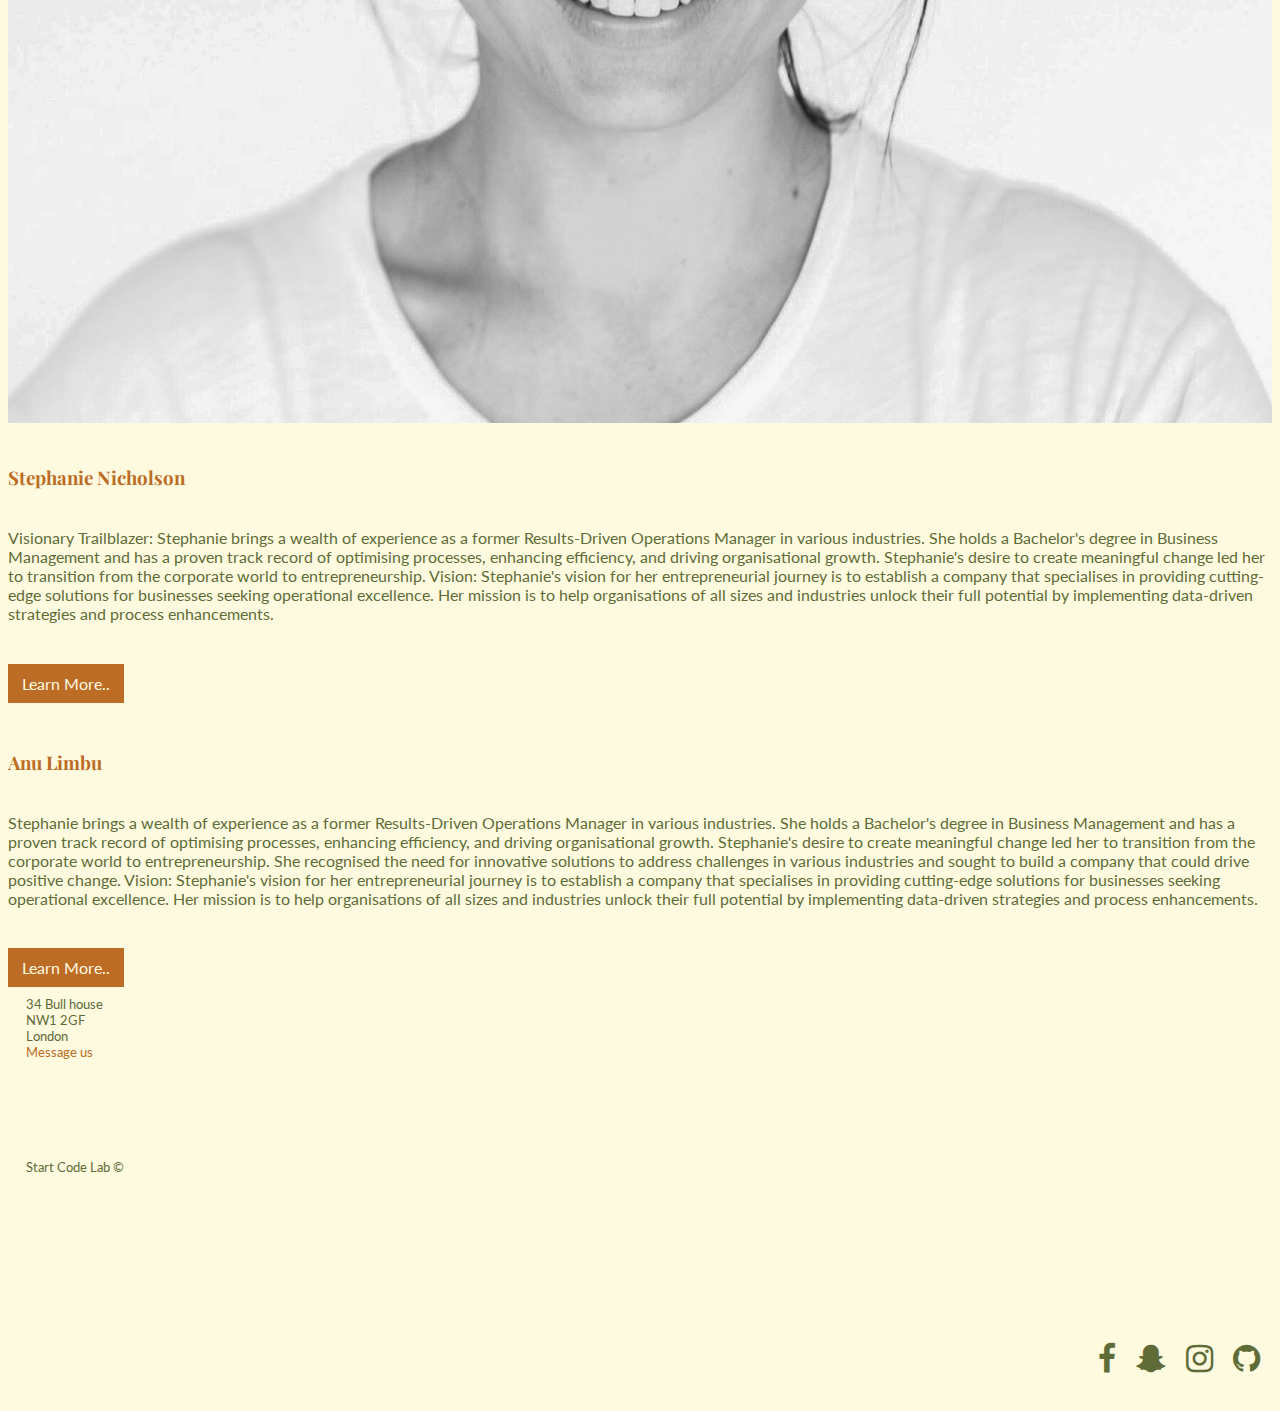
==== commit 8821406d: "Revert "added classes so they wont overlap other code"" ====
--- a/about.html
+++ b/about.html
@@ -81,13 +81,13 @@
                         <p>Diverse Expertise
 
                             Anastasiya is a multi-talented entrepreneur with a diverse background in fashion, film, and
-                            coding. <br> <br> Anastasiya's journey began
+                            coding. Anna's journey began
                             in the fashion industry, where she gained experience in design and marketing. Later, she
                             transitioned into the film
                             industry, where she worked as a producer and director. These varied experiences have given
                             her a unique perspective on
                             creativity, technology, and storytelling.
-                            <br> <br>
+
                             Anastasiya's vision for Start Code Lab is to create a dynamic and inclusive platform where
                             individuals from different
                             backgrounds can learn and collaborate. Anastasiya is passionate about empowering aspiring
@@ -109,12 +109,12 @@
                         <h3>Stephanie Nicholson </h3>
                         <p>
                             Visionary Trailblazer: Stephanie brings a wealth of experience as a former Results-Driven
-                            Operations Manager in various industries. <br> <br>She holds a Bachelor's degree in Business
+                            Operations Manager in various industries. She holds a Bachelor's degree in Business
                             Management and has a proven track record of optimising
                             processes, enhancing efficiency, and driving organisational growth.
 
                             Stephanie's desire to create meaningful change led her to transition from the corporate
-                            world to entrepreneurship.<br> <br>
+                            world to entrepreneurship.
 
                             Vision: Stephanie's vision for her entrepreneurial journey is to establish a company that
                             specialises in providing
@@ -134,19 +134,19 @@
                     </div>
                     <div class="col-sm align-self-center">
                         <h3>Anu Limbu </h3>
-                        <p>Anu brings a wealth of experience as a former Results-Driven Operations Manager in
-                            various industries. <br> <br> She holds a
+                        <p>Stephanie brings a wealth of experience as a former Results-Driven Operations Manager in
+                            various industries. She holds a
                             Bachelor's degree in Business Management and has a proven track record of optimising
                             processes, enhancing efficiency,
                             and driving organisational growth.
 
-                            Anu's desire to create meaningful change led her to transition from the corporate
+                            Stephanie's desire to create meaningful change led her to transition from the corporate
                             world to entrepreneurship. She
                             recognised the need for innovative solutions to address challenges in various industries and
                             sought to build a company
-                            that could drive positive change.<br> <br>
-                            
-                            Vision: Anu's vision for her entrepreneurial journey is to establish a company that
+                            that could drive positive change.
+
+                            Vision: Stephanie's vision for her entrepreneurial journey is to establish a company that
                             specialises in providing
                             cutting-edge solutions for businesses seeking operational excellence. Her mission is to help
                             organisations of all sizes
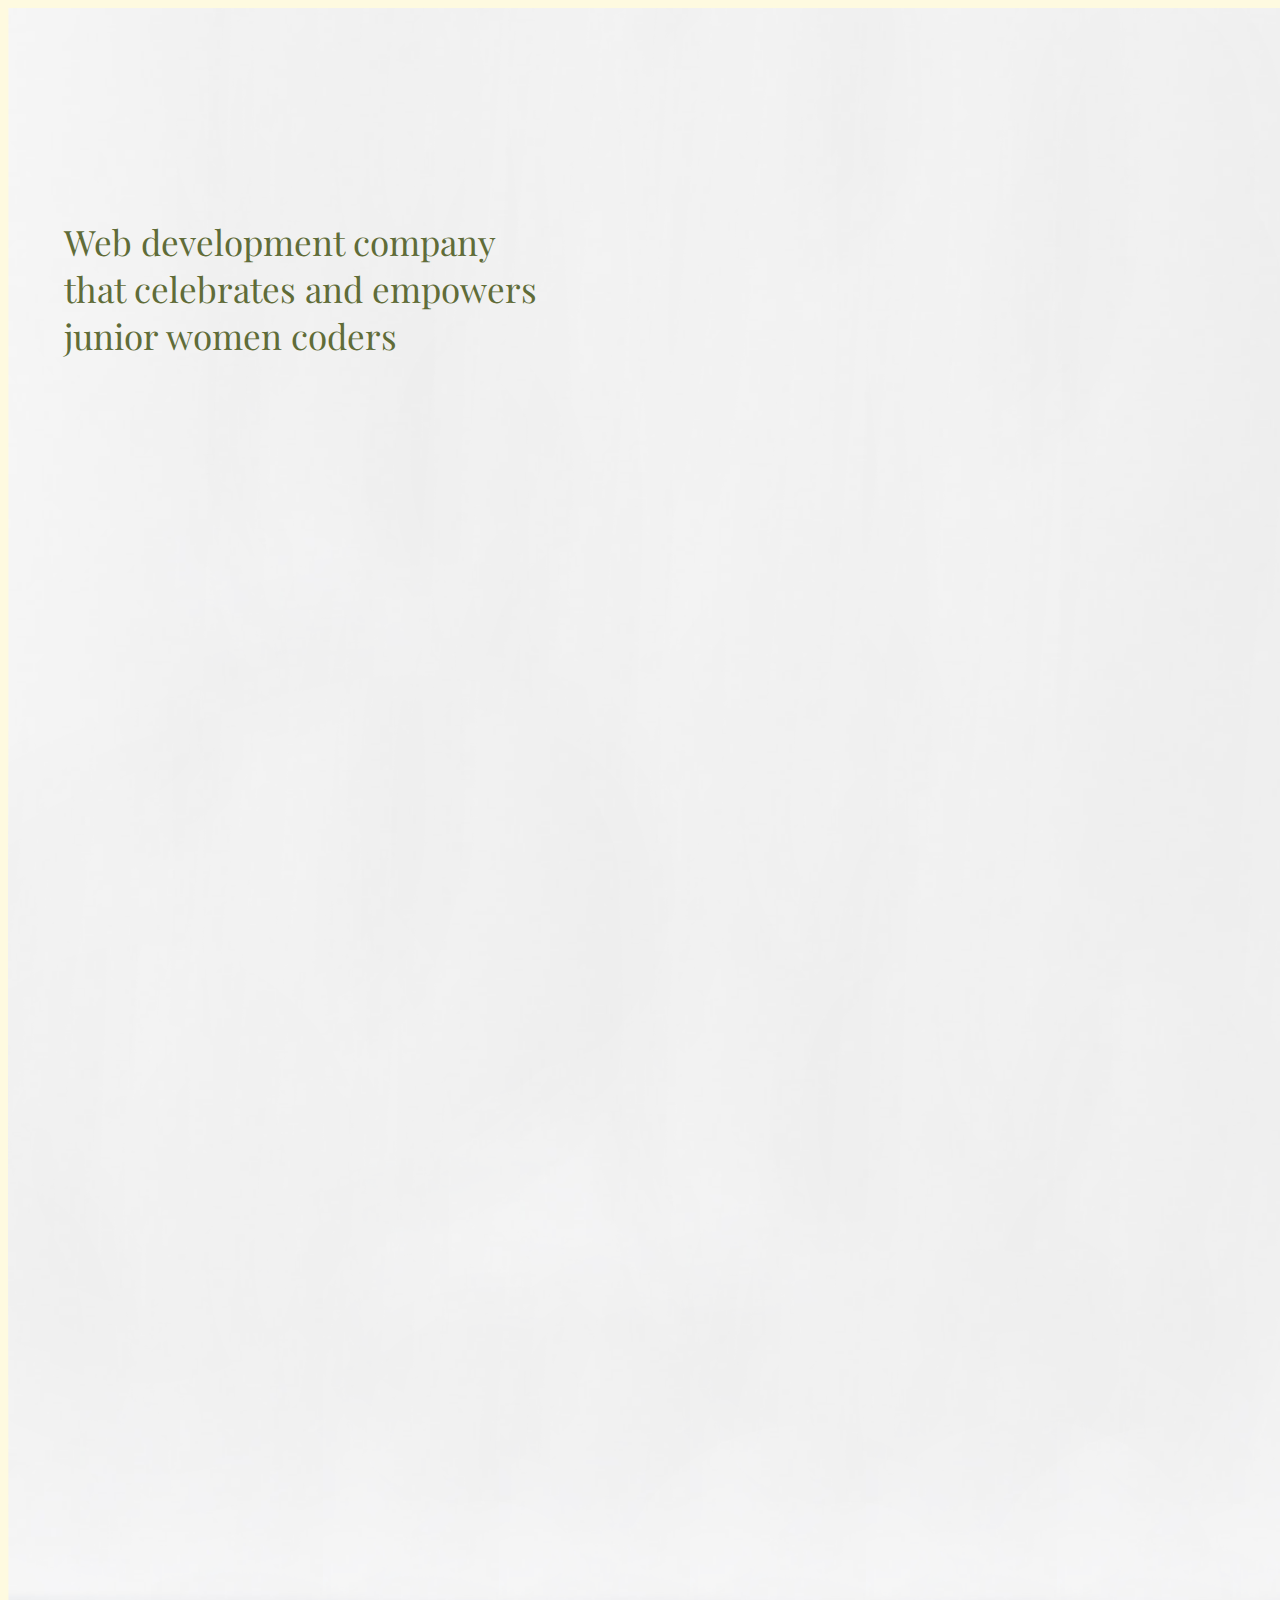
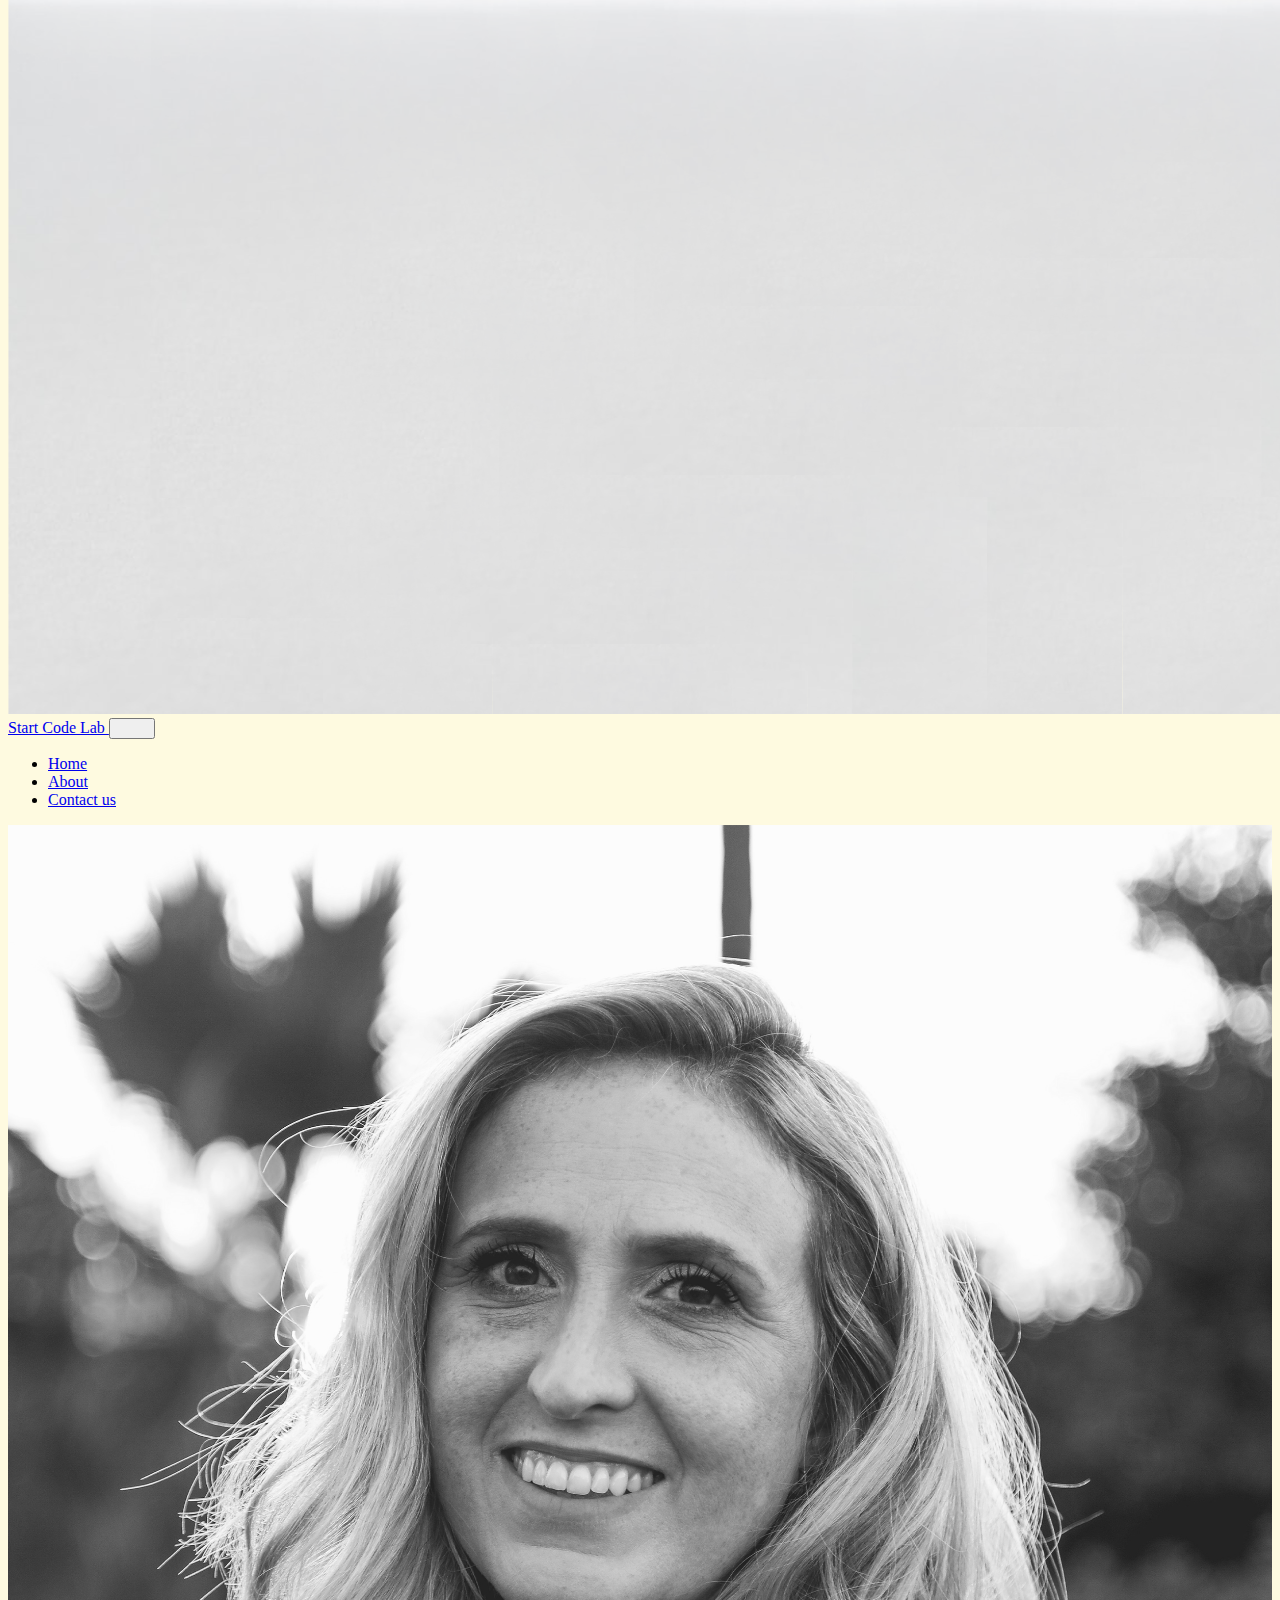
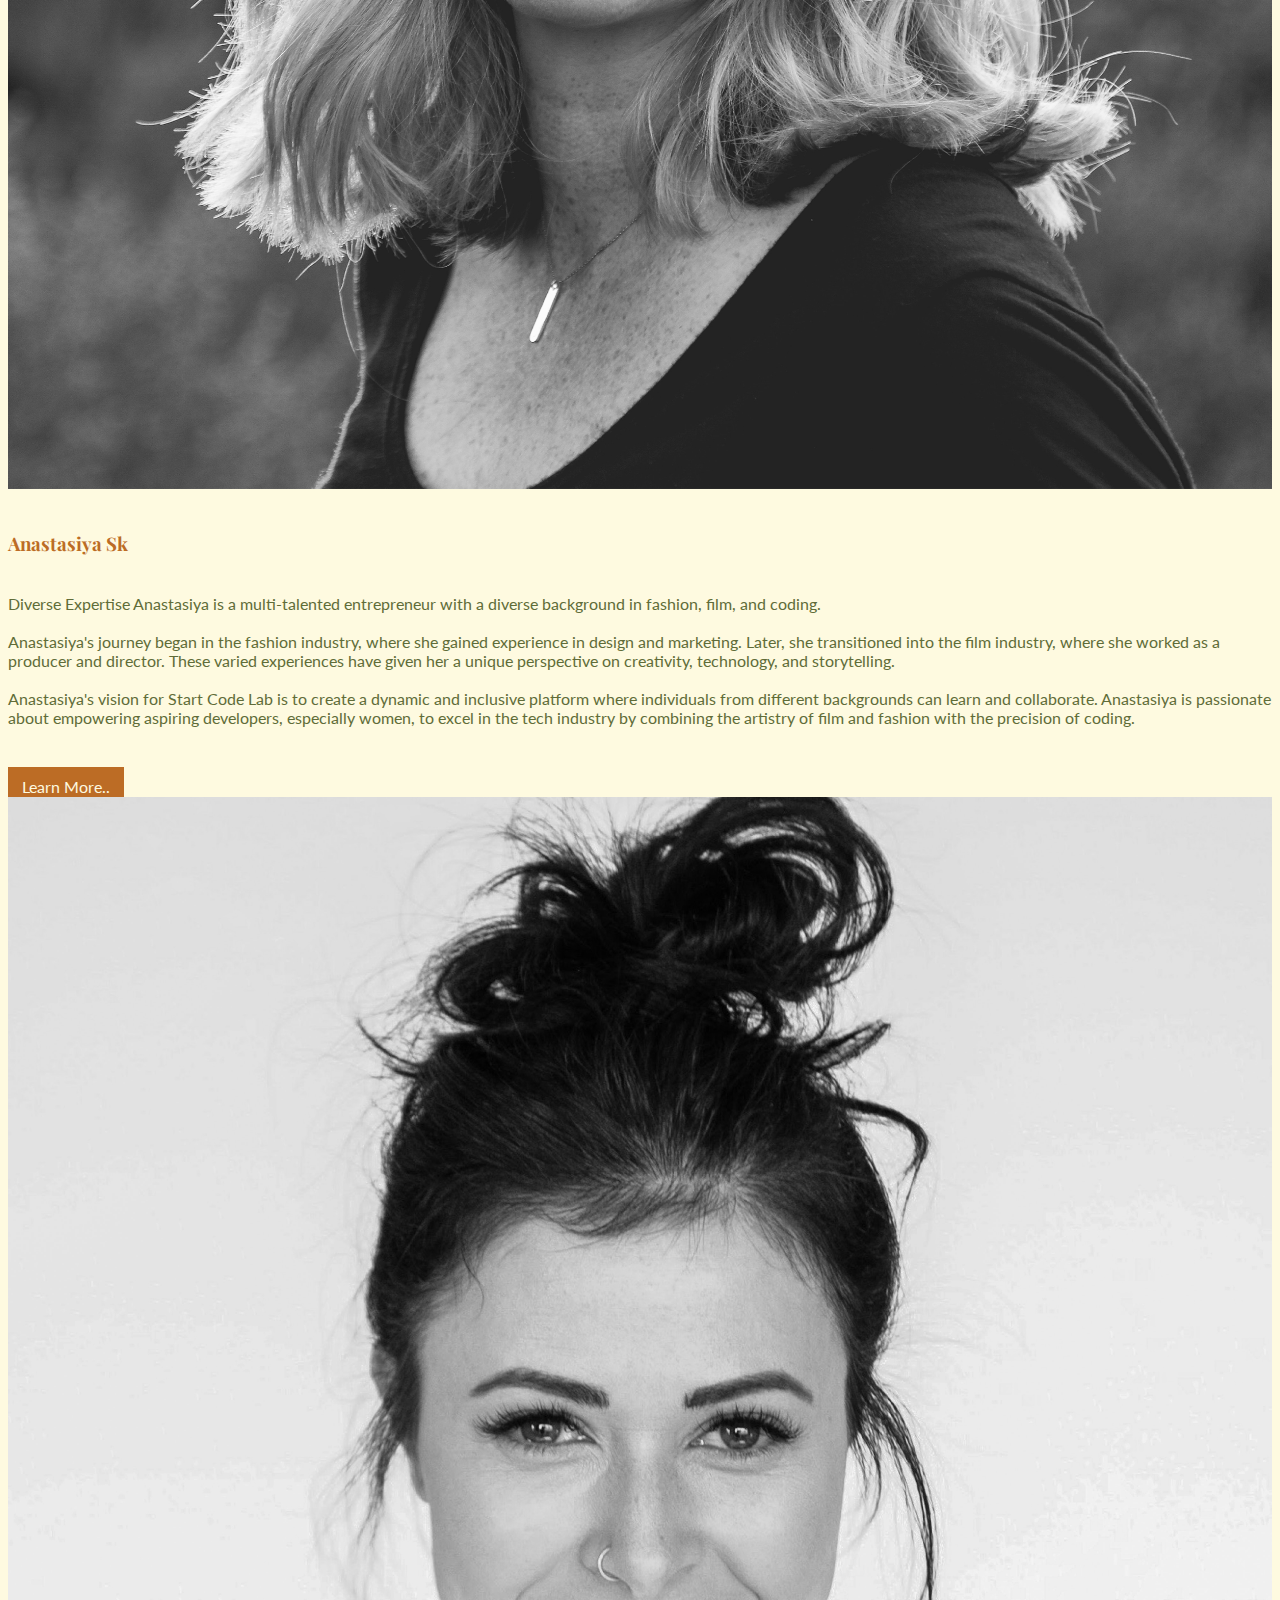
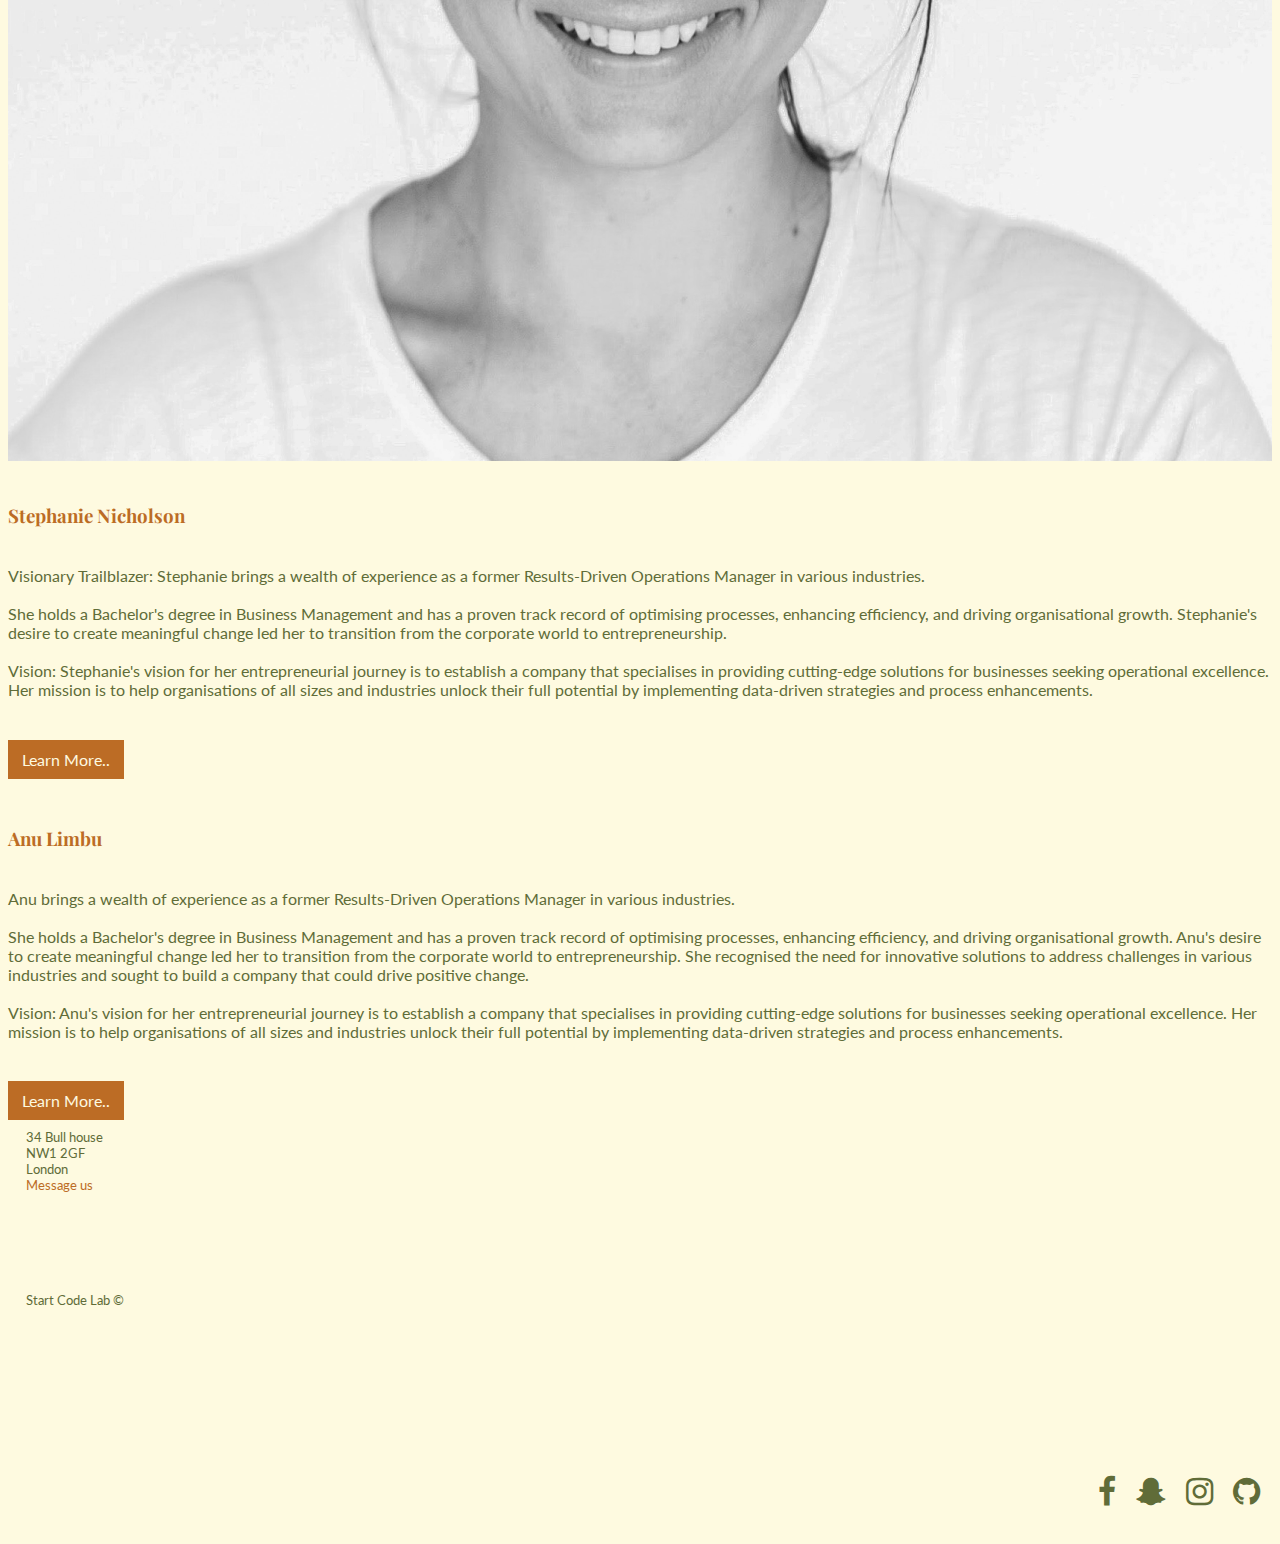
==== commit 91f3c04a: "added some br tag/ chnaged duplicating names(Steph twice)" ====
--- a/about.html
+++ b/about.html
@@ -81,13 +81,13 @@
                         <p>Diverse Expertise
 
                             Anastasiya is a multi-talented entrepreneur with a diverse background in fashion, film, and
-                            coding. Anna's journey began
+                            coding. <br> <br> Anastasiya's journey began
                             in the fashion industry, where she gained experience in design and marketing. Later, she
                             transitioned into the film
                             industry, where she worked as a producer and director. These varied experiences have given
                             her a unique perspective on
                             creativity, technology, and storytelling.
-
+                            <br> <br>
                             Anastasiya's vision for Start Code Lab is to create a dynamic and inclusive platform where
                             individuals from different
                             backgrounds can learn and collaborate. Anastasiya is passionate about empowering aspiring
@@ -109,12 +109,12 @@
                         <h3>Stephanie Nicholson </h3>
                         <p>
                             Visionary Trailblazer: Stephanie brings a wealth of experience as a former Results-Driven
-                            Operations Manager in various industries. She holds a Bachelor's degree in Business
+                            Operations Manager in various industries. <br> <br>She holds a Bachelor's degree in Business
                             Management and has a proven track record of optimising
                             processes, enhancing efficiency, and driving organisational growth.
 
                             Stephanie's desire to create meaningful change led her to transition from the corporate
-                            world to entrepreneurship.
+                            world to entrepreneurship.<br> <br>
 
                             Vision: Stephanie's vision for her entrepreneurial journey is to establish a company that
                             specialises in providing
@@ -134,19 +134,19 @@
                     </div>
                     <div class="col-sm align-self-center">
                         <h3>Anu Limbu </h3>
-                        <p>Stephanie brings a wealth of experience as a former Results-Driven Operations Manager in
-                            various industries. She holds a
+                        <p>Anu brings a wealth of experience as a former Results-Driven Operations Manager in
+                            various industries. <br> <br> She holds a
                             Bachelor's degree in Business Management and has a proven track record of optimising
                             processes, enhancing efficiency,
                             and driving organisational growth.
 
-                            Stephanie's desire to create meaningful change led her to transition from the corporate
+                            Anu's desire to create meaningful change led her to transition from the corporate
                             world to entrepreneurship. She
                             recognised the need for innovative solutions to address challenges in various industries and
                             sought to build a company
-                            that could drive positive change.
-
-                            Vision: Stephanie's vision for her entrepreneurial journey is to establish a company that
+                            that could drive positive change.<br> <br>
+                            
+                            Vision: Anu's vision for her entrepreneurial journey is to establish a company that
                             specialises in providing
                             cutting-edge solutions for businesses seeking operational excellence. Her mission is to help
                             organisations of all sizes
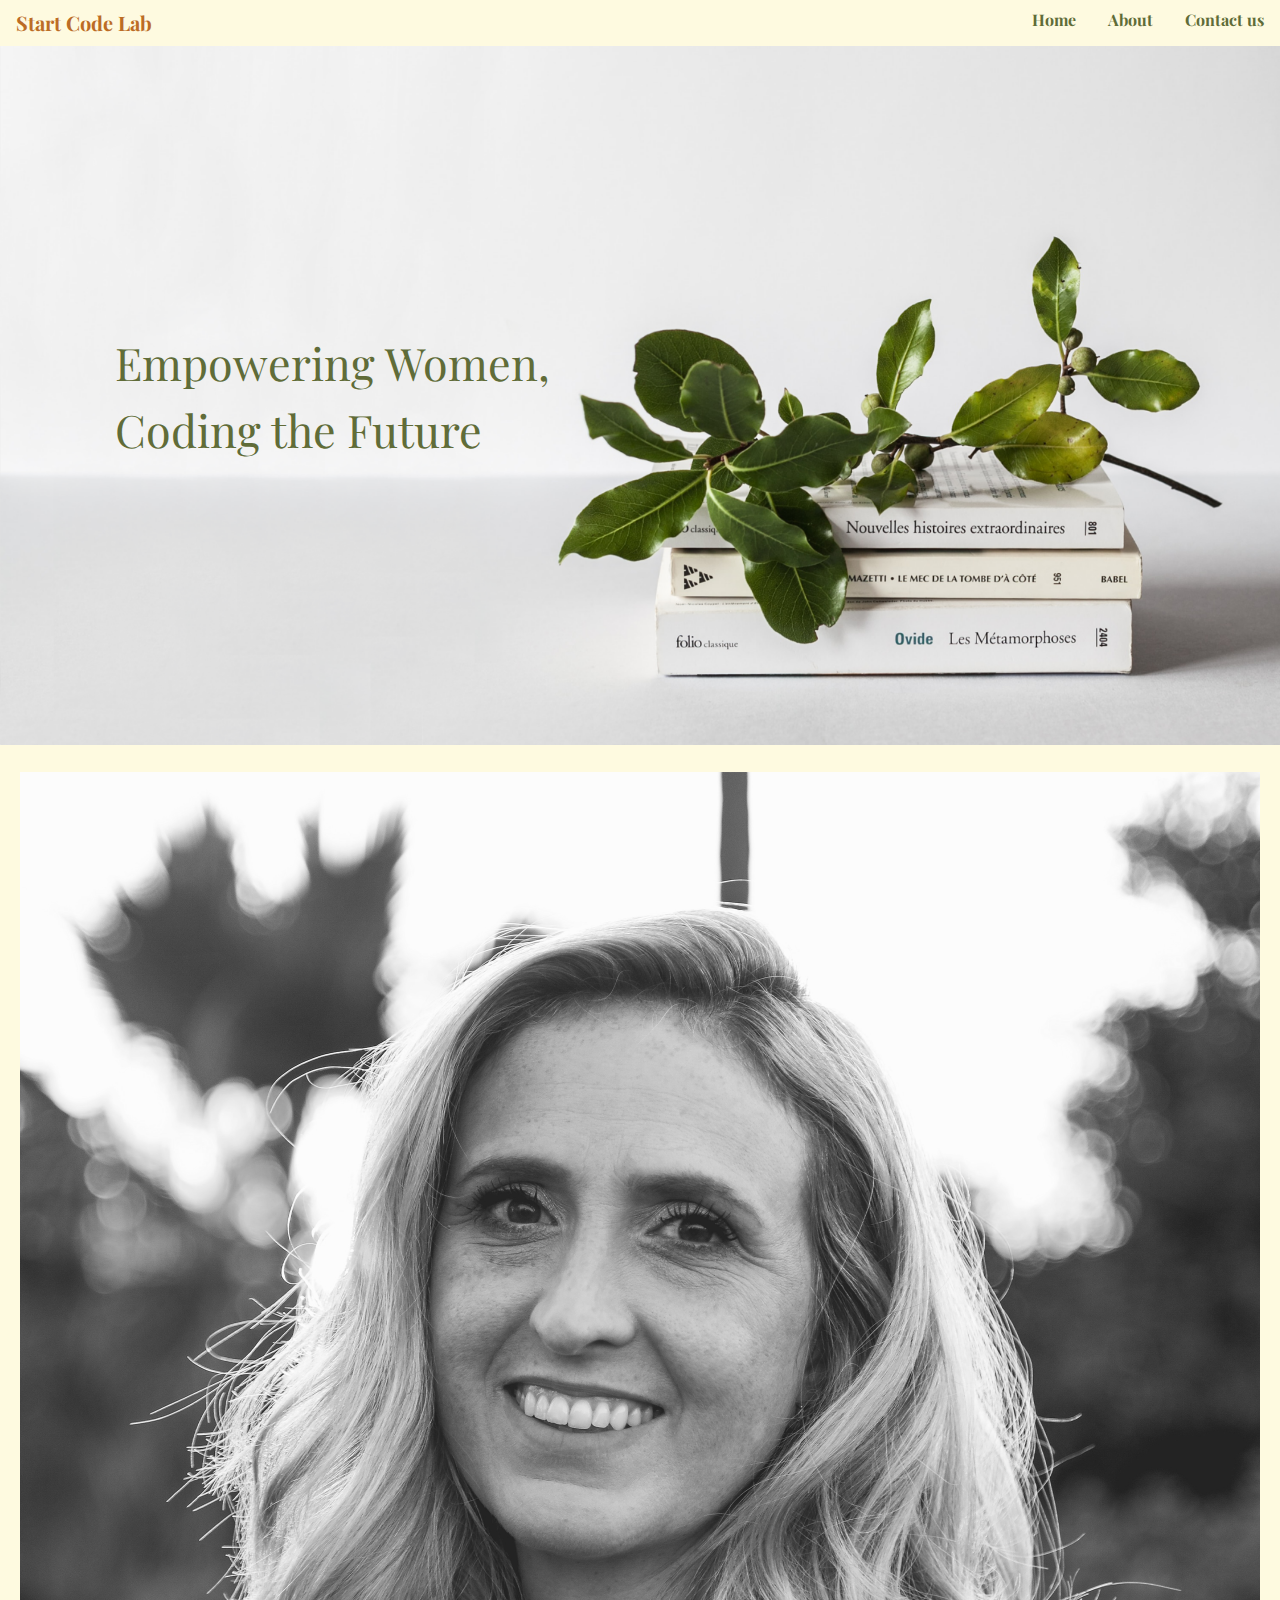
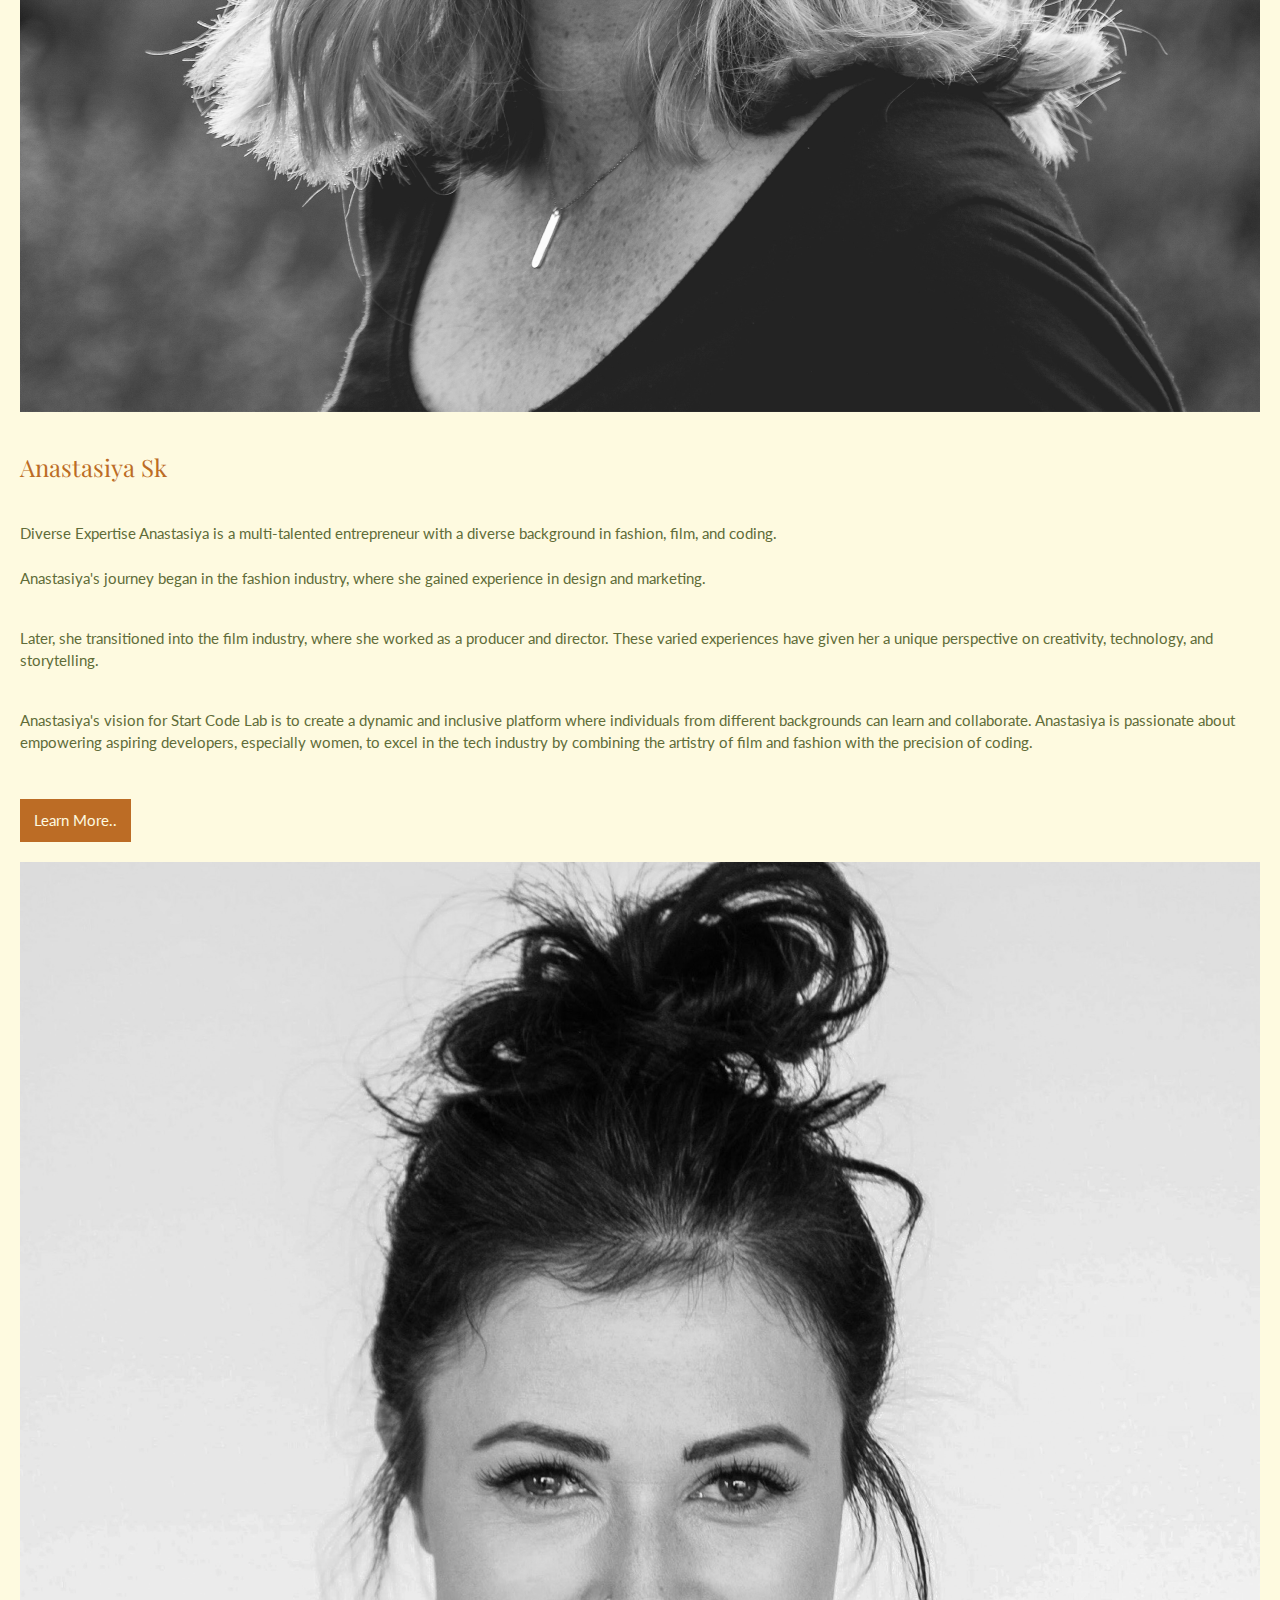
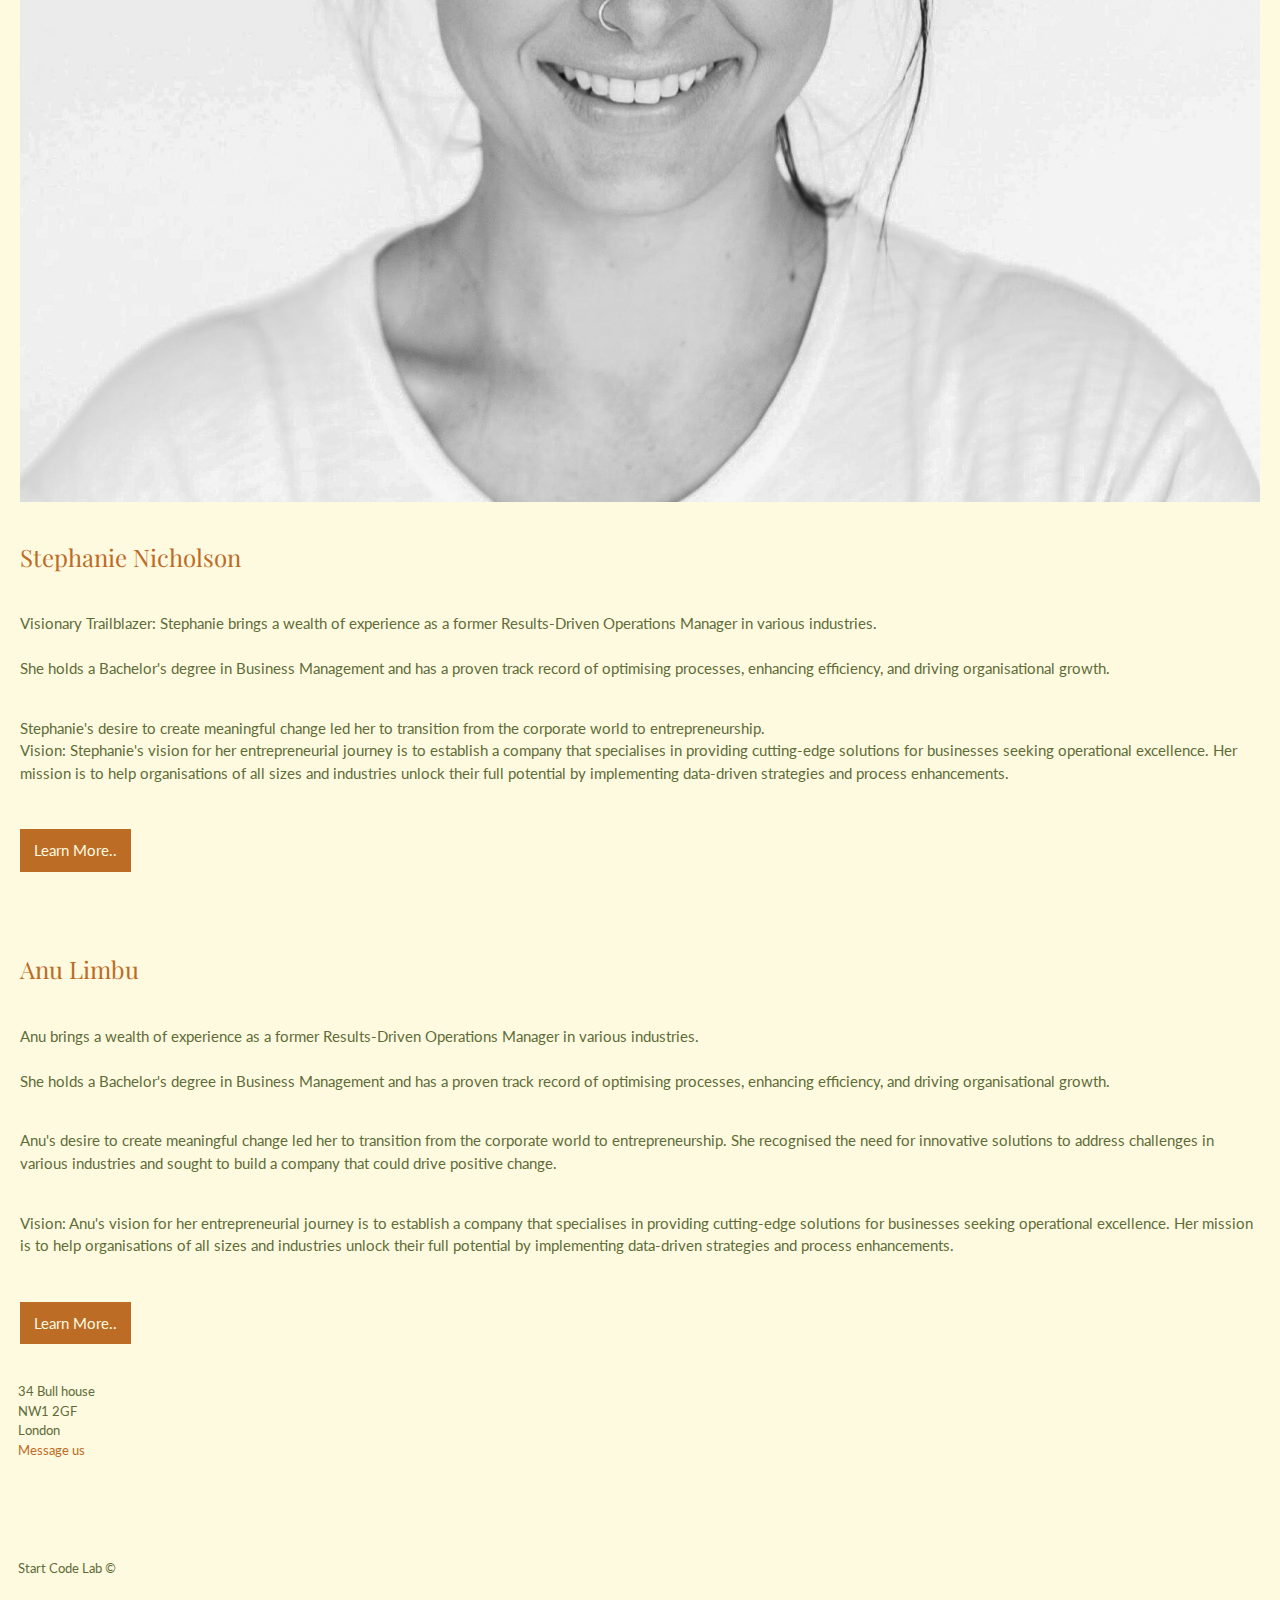
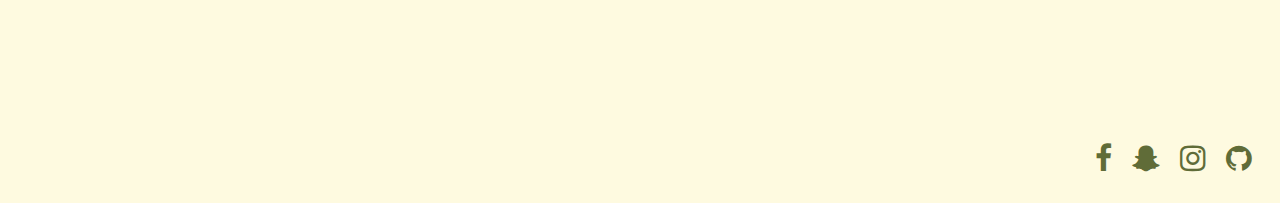
==== commit a3181b99: "latest updates on responsiveness  and styling" ====
--- a/about.html
+++ b/about.html
@@ -7,11 +7,9 @@
     <meta name="viewport" content="width=device-width, initial-scale=1.0">
 
     <!-- Bootstrap-->
-    <link href="https://cdn.jsdelivr.net/npm/bootstrap@5.3.2/dist/css/bootstrap.min.css" rel="stylesheet"
-        integrity="sha384-T3c6CoIi6uLrA9TneNEoa7RxnatzjcDSCmG1MXxSR1GAsXEV/Dwwykc2MPK8M2HN" crossorigin="anonymous">
-    <script src="https://cdn.jsdelivr.net/npm/bootstrap@5.3.2/dist/js/bootstrap.bundle.min.js"
-        integrity="sha384-C6RzsynM9kWDrMNeT87bh95OGNyZPhcTNXj1NW7RuBCsyN/o0jlpcV8Qyq46cDfL"
-        crossorigin="anonymous"></script>
+    <link href="https://cdn.jsdelivr.net/npm/bootstrap@5.3.2/dist/css/bootstrap.min.css" rel="stylesheet" integrity="sha384-T3c6CoIi6uLrA9TneNEoa7RxnatzjcDSCmG1MXxSR1GAsXEV/Dwwykc2MPK8M2HN" crossorigin="anonymous">
+    <script src="https://cdn.jsdelivr.net/npm/bootstrap@5.3.2/dist/js/bootstrap.bundle.min.js" integrity="sha384-C6RzsynM9kWDrMNeT87bh95OGNyZPhcTNXj1NW7RuBCsyN/o0jlpcV8Qyq46cDfL" crossorigin="anonymous"></script>
+    <link rel="stylesheet" href="https://www.w3schools.com/w3css/4/w3.css">      
 
     <!-- CSS stylesheet-->
     <link rel="stylesheet" href="style.css">
@@ -32,46 +30,26 @@
 
 <body>
 
-    <header class="d-flex flex-column-reverse">
-        <!-- Banner image working with text -->
-        <div class="box">
-            <img src="./images/Cover-About.png" class="img img-fluid" alt="green leave in vase">
-            <div class="">
-                <p class="img-title2 text-end"> Web development company that celebrates and empowers junior women
-                    coders
-                </p>
-            </div>
-        </div>
+    <header class= "w3-bar" >               
+        <a  class="logo w3-bar-item w3-button w3-hover-none w3-hover-text-theme" href="index.html" >  Start Code Lab </a> 
+            <nav class="w3-right "> 
+                <a class="nav w3-bar-item  w3-button w3-hover-none  w3-border-bottom w3-round-small w3-hover-border-theme w3-hover-text-theme" area-current="page" href="index.html"> Home </a>
+                <a class="nav w3-bar-item  w3-button  w3-hover-none  w3-border-bottom w3-round-small w3-hover-border-theme w3-hover-text-theme" href="about.html"> About </a> 
+                <a class="nav w3-bar-item  w3-button  w3-hover-none  w3-border-bottom w3-round-small w3-hover-border-theme w3-hover-text-theme" href="contact.html"> Contact us </a>                              
+            </nav>
 
-        <nav class="navbar navbar-expand-lg">
-            <div class="container-fluid">
-                <a class="navbar-brand" href="index.html"> Start Code Lab </a>
-                <button class="navbar-toggler" type="button" data-bs-toggle="collapse"
-                    data-bs-target="#collapsibleNavbar">
-                    <span class="navbar-toggler-icon"></span>
-                </button>
-
-                <div class="collapse navbar-collapse justify-content-end" id="collapsibleNavbar">
-                    <ul class="nav">
-                        <li class="nav-item">
-                            <a class="nav-link active" area-current="page" href="index.html"> Home </a>
-                        </li>
-                        <li class="nav-item">
-                            <a class="nav-link" href="about.html"> About </a>
-                        </li>
-                        <li class="nav-item">
-                            <a class="nav-link" href="contact.html"> Contact us </a>
-                        </li>
-                    </ul>
-                </div>
-            </div>
-        </nav>
+            <div class="image-container">
+                <img class="cover-img" src="images/Cover-About.png" alt="vase with green leafs">
+                    <div class="overlay-text"> 
+                        <p class="img-title2  "> Empowering Women, Coding the Future </p>
+                    </div>
+             </div>
     </header>
 
     <main>
         <section class="bios">
 
-            <div class="containeraboutus text-center">
+            <div class="container-about-us text-center">
                 <div class="row">
                     <div class="col-sm">
                         <img class="profile1" src="./images/Founder2.png" width="100%" alt="">
@@ -81,13 +59,20 @@
                         <p>Diverse Expertise
 
                             Anastasiya is a multi-talented entrepreneur with a diverse background in fashion, film, and
-                            coding. <br> <br> Anastasiya's journey began
-                            in the fashion industry, where she gained experience in design and marketing. Later, she
+                            coding. <br>  <br> 
+                            
+                            Anastasiya's journey began
+                            in the fashion industry, where she gained experience in design and marketing.
+                         </p>       
+                            
+                        <p class="hide-text text"> Later, she
                             transitioned into the film
                             industry, where she worked as a producer and director. These varied experiences have given
                             her a unique perspective on
                             creativity, technology, and storytelling.
-                            <br> <br>
+                         </p>
+
+                        <p class="hide-text text">   
                             Anastasiya's vision for Start Code Lab is to create a dynamic and inclusive platform where
                             individuals from different
                             backgrounds can learn and collaborate. Anastasiya is passionate about empowering aspiring
@@ -96,7 +81,7 @@
                             precision of coding.
 
                         </p>
-                        <button2>Learn More..</button2>
+                        <button>Learn More..</button>
 
                     </div>
                 </div>
@@ -109,14 +94,17 @@
                         <h3>Stephanie Nicholson </h3>
                         <p>
                             Visionary Trailblazer: Stephanie brings a wealth of experience as a former Results-Driven
-                            Operations Manager in various industries. <br> <br>She holds a Bachelor's degree in Business
+                            Operations Manager in various industries. <br> <br> 
+                            
+                            She holds a Bachelor's degree in Business
                             Management and has a proven track record of optimising
                             processes, enhancing efficiency, and driving organisational growth.
+                         </p>   
 
-                            Stephanie's desire to create meaningful change led her to transition from the corporate
-                            world to entrepreneurship.<br> <br>
-
-                            Vision: Stephanie's vision for her entrepreneurial journey is to establish a company that
+                        <p class="hide-text text">  Stephanie's desire to create meaningful change led her to transition from the corporate
+                            world to entrepreneurship.<br> 
+                        
+                         Vision: Stephanie's vision for her entrepreneurial journey is to establish a company that
                             specialises in providing
                             cutting-edge solutions for businesses seeking operational excellence. Her mission is to help
                             organisations of all sizes
@@ -124,7 +112,7 @@
                             process enhancements.
 
                         </p>
-                        <button2>Learn More..</button2>
+                        <button>Learn More..</button>
                     </div>
 
                 </div>
@@ -134,27 +122,30 @@
                     </div>
                     <div class="col-sm align-self-center">
                         <h3>Anu Limbu </h3>
-                        <p>Anu brings a wealth of experience as a former Results-Driven Operations Manager in
-                            various industries. <br> <br> She holds a
-                            Bachelor's degree in Business Management and has a proven track record of optimising
+                        <p class="text"> Anu brings a wealth of experience as a former Results-Driven Operations Manager in
+                            various industries. <br> <br> 
+                            She holds a Bachelor's degree in Business Management and has a proven track record of optimising
                             processes, enhancing efficiency,
                             and driving organisational growth.
+                        </p>   
 
-                            Anu's desire to create meaningful change led her to transition from the corporate
+                        <p class="hide-text text">  Anu's desire to create meaningful change led her to transition from the corporate
                             world to entrepreneurship. She
                             recognised the need for innovative solutions to address challenges in various industries and
                             sought to build a company
-                            that could drive positive change.<br> <br>
+                            that could drive positive change. <br> 
+
+                        </p>
                             
-                            Vision: Anu's vision for her entrepreneurial journey is to establish a company that
+                         <p class="hide-text text"> Vision: Anu's vision for her entrepreneurial journey is to establish a company that
                             specialises in providing
                             cutting-edge solutions for businesses seeking operational excellence. Her mission is to help
                             organisations of all sizes
                             and industries unlock their full potential by implementing data-driven strategies and
                             process enhancements.
+                        </p>
 
-                        </p>
-                        <button2>Learn More..</button2>
+                        <button>Learn More..</button>
                     </div>
                 </div>
 
@@ -182,4 +173,6 @@
     </footer>
 
 
-</body>+</body>
+
+</html>--- a/style.css
+++ b/style.css
@@ -20,7 +20,7 @@
         font-family: 'Lato', sans-serif !important;
         color: #606C38;
         margin-top: 3%;
-        margin-bottom: 4%;
+        margin-bottom: 3%;
 
 }
 
@@ -92,11 +92,12 @@
         position: absolute;
         font-family: 'Playfair Display', serif !important;
         color: #606C38 !important;
-        font-size: 35px !important;
+        font-size: 3.5vw;
+        /* font-size: 45px !important; */
         text-align: left;
-        left: 5%;
-        right: 56%;
-        top: 20%;
+        left: 9%;
+        right: 55%;
+        top: 35%;
         /* letter-spacing: 3px; */
 }
 
@@ -105,15 +106,18 @@
 /* Cover img text Responsive  */
 
 
-@media screen (max-device-width: 600px) {
+@media screen and (max-device-width: 600px) {
         .img-title {
                 font-size: 18px !important;
                 left: 45%;
                 right: 5%;
-                top: 9%;
+                top: 30%;
         }
         .img-title2 {
-                font-size: 15px !important;
+                font-size: 18px !important;
+                left: 9%;
+                right: 55%;
+                top: 34%;
 
         }
 }
@@ -123,10 +127,13 @@
                 font-size: 16px !important;
                 left: 45%;
                 right: 5%;
-                top: 13%;
+                top: 30%;
         }
         .img-title2 {
-                font-size: 15px !important;
+                font-size: 16px !important;
+                left: 9%;
+                right: 55%;
+                top: 34%;
 
         }
 }
@@ -138,12 +145,14 @@
                 font-size: 15px !important;
                 left: 45%;
                 right: 5%;
-                top: 10%;
+                top: 25%;
         }
 
         .img-title2 {
                 font-size: 15px !important;
-
+                left: 9%;
+                right: 55%;
+                top: 30%;
         }
 }
 
@@ -153,11 +162,14 @@
                 font-size: 12px !important;
                 left: 48%;
                 right: 5%;
-                top: 10%;
+                top: 30%;
         }
 
         .img-title2 {
-                font-size: 15px !important;
+                font-size: 12px !important;
+                left: 9%;
+                right: 58%;
+                top: 25%;
         }
 }
 
@@ -172,7 +184,10 @@
         }
 
         .img-title2 {
-                font-size: 15px !important;
+                font-size: 10px !important;
+                left: 9%;
+                right: 55%;
+                top: 30%;
         }
 }
 
@@ -350,8 +365,8 @@
         height: 440px;
         background: #FEFAE0;
         border-radius: 8px;
-        box-shadow: 0 #606C38;
-        margin: 50px;
+        box-shadow:  0px 0px 5px 2px #c5d0a3;
+        margin: 15px;
         padding: 20px 30px;
         max-width: calc(100vw - 50px);
         box-sizing: border-box;
@@ -405,12 +420,60 @@
         transition: all .3s
 }
 
+/* Buuton responsive */
+@media screen and (min-device-width: 530px) and (max-device-width: 700px)  {
+        button.form-btn{
+            margin-top: 18px;    
+         }
+ }
+
+ @media screen and (min-device-width: 250px) and (max-device-width: 530px)  {
+        button.form-btn{
+            margin-top: 25px;    
+         }
+ }
+ 
+       
+
 button.form-btn:hover {
         background: #BC6C25;
         border: 2px solid #BC6C25;
 }
 
-button2 {
+
+ /* ABOUT US */
+
+
+ .container-about-us{
+        margin: 20px;
+
+ }
+
+ .row{
+        margin-bottom: 20px;
+ }
+
+ @media screen and (min-device-width:576px ) and  (max-device-width: 860px) {
+        .hide-text {
+          display: none;
+        }
+        .text{
+        font-size: 15px;
+        }
+}
+
+
+@media screen and (min-device-width:250px ) and  (max-device-width: 440px) {
+        .hide-text {
+          display: none;
+        }
+        .text{
+        font-size: 15px;
+        }
+}
+
+
+button {
         float: center;
         border-radius: 0px;
         padding: 8px 12px;
@@ -423,7 +486,9 @@
         transition: all .3s
 }
 
-button2:hover {
+
+
+button:hover {
         background: #606C38;
         border: 2px solid #606C38;
 }
